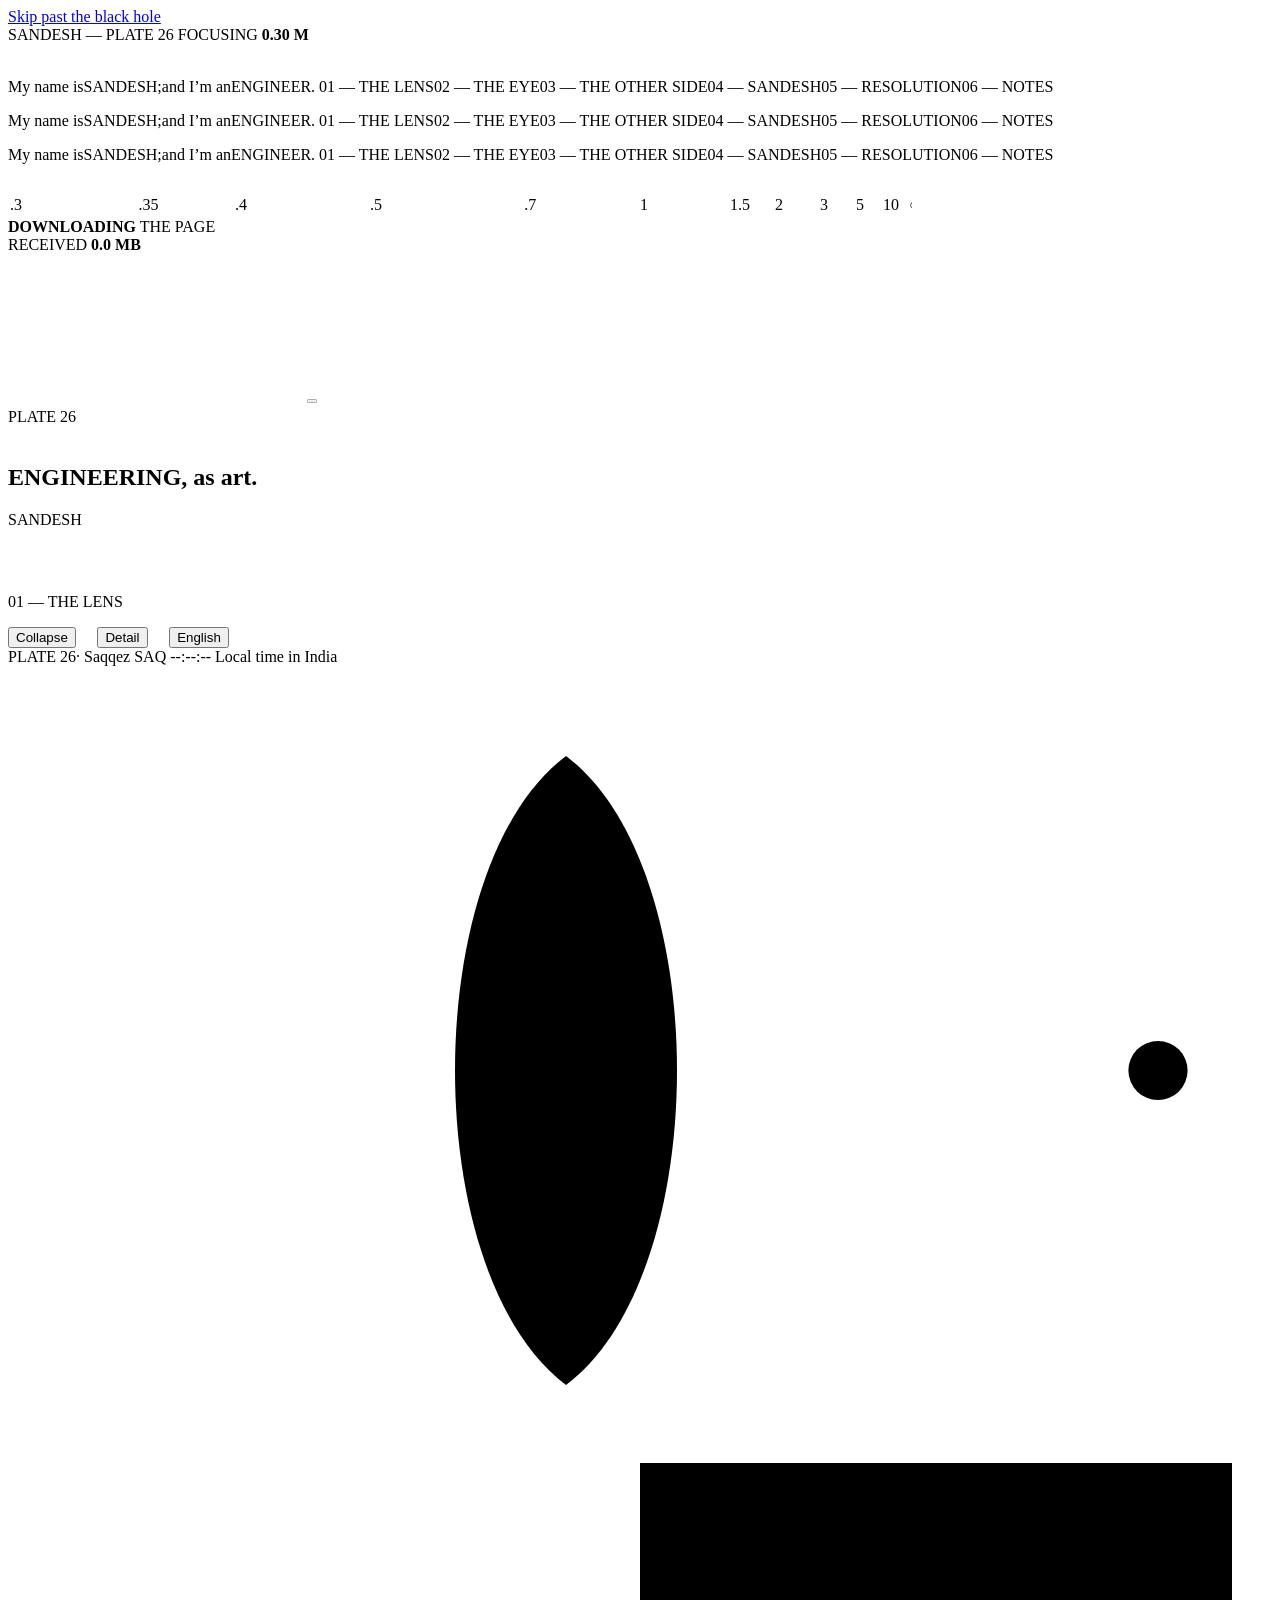
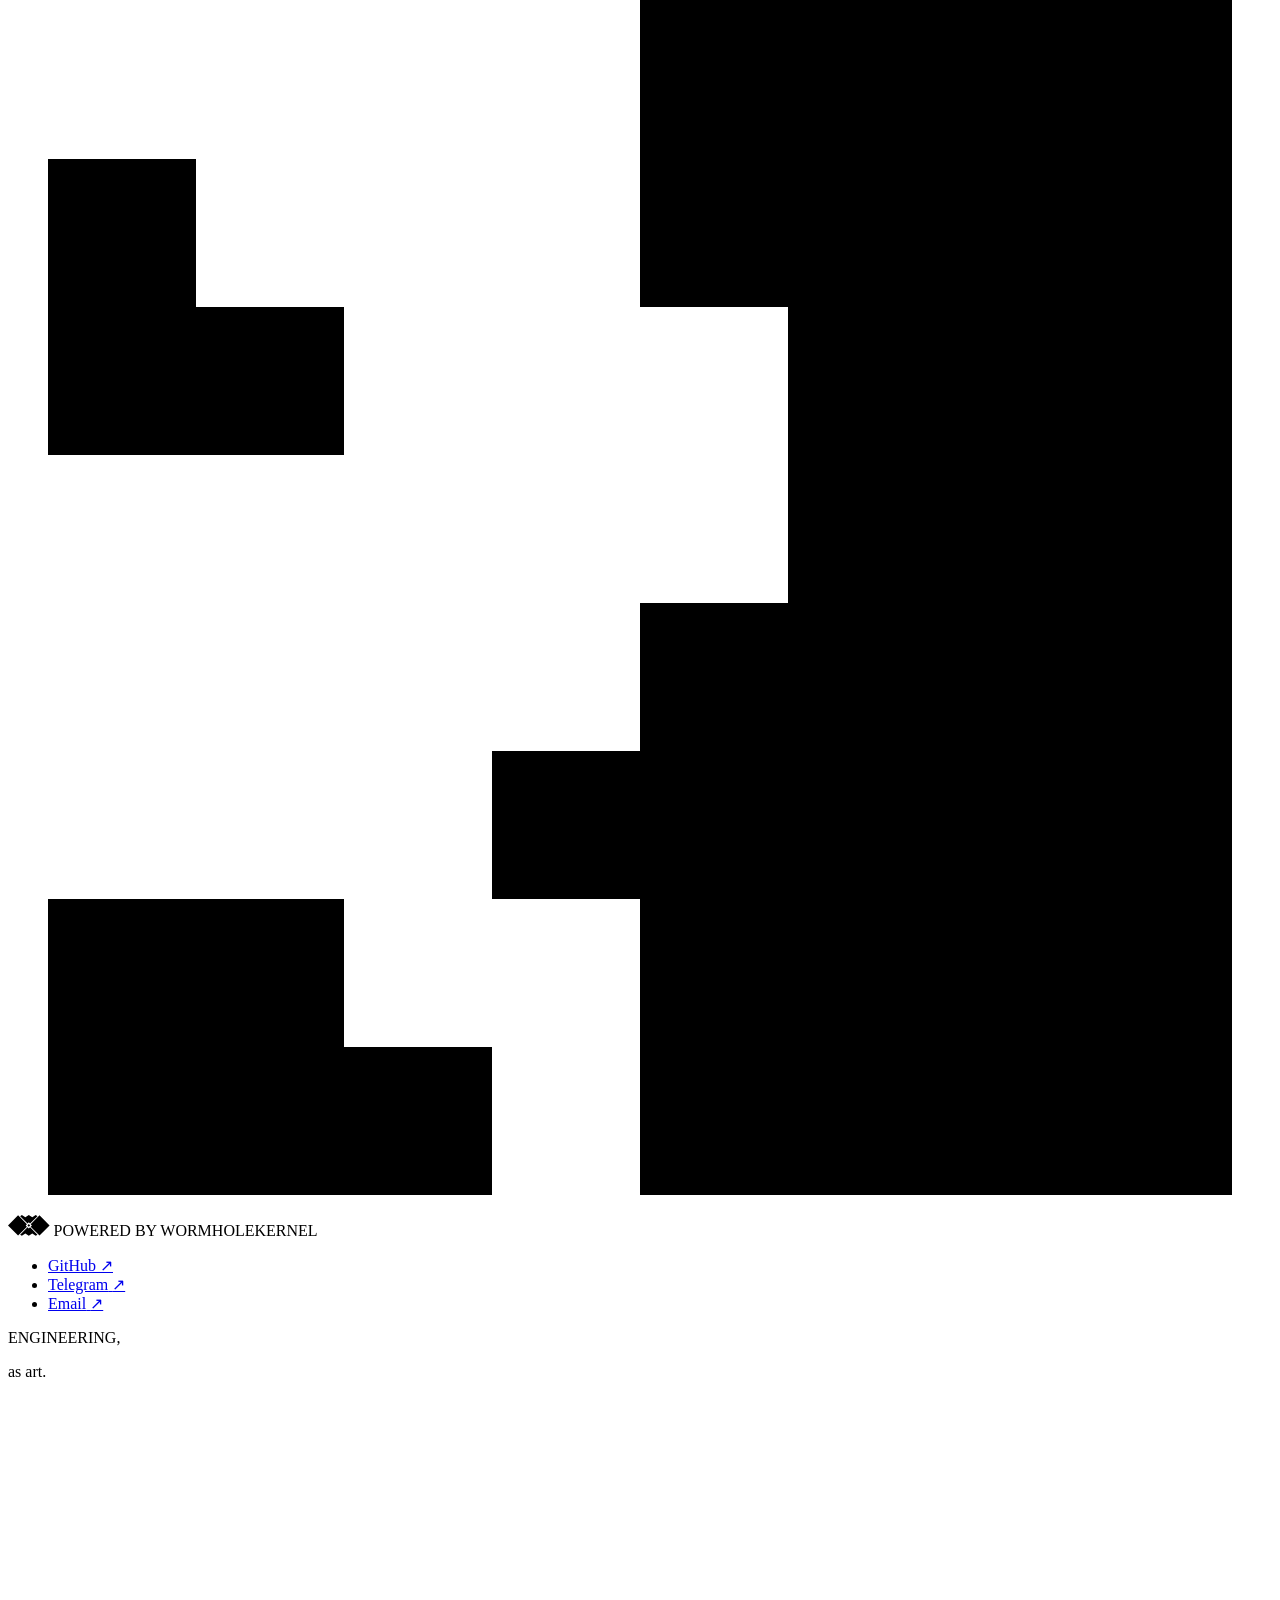
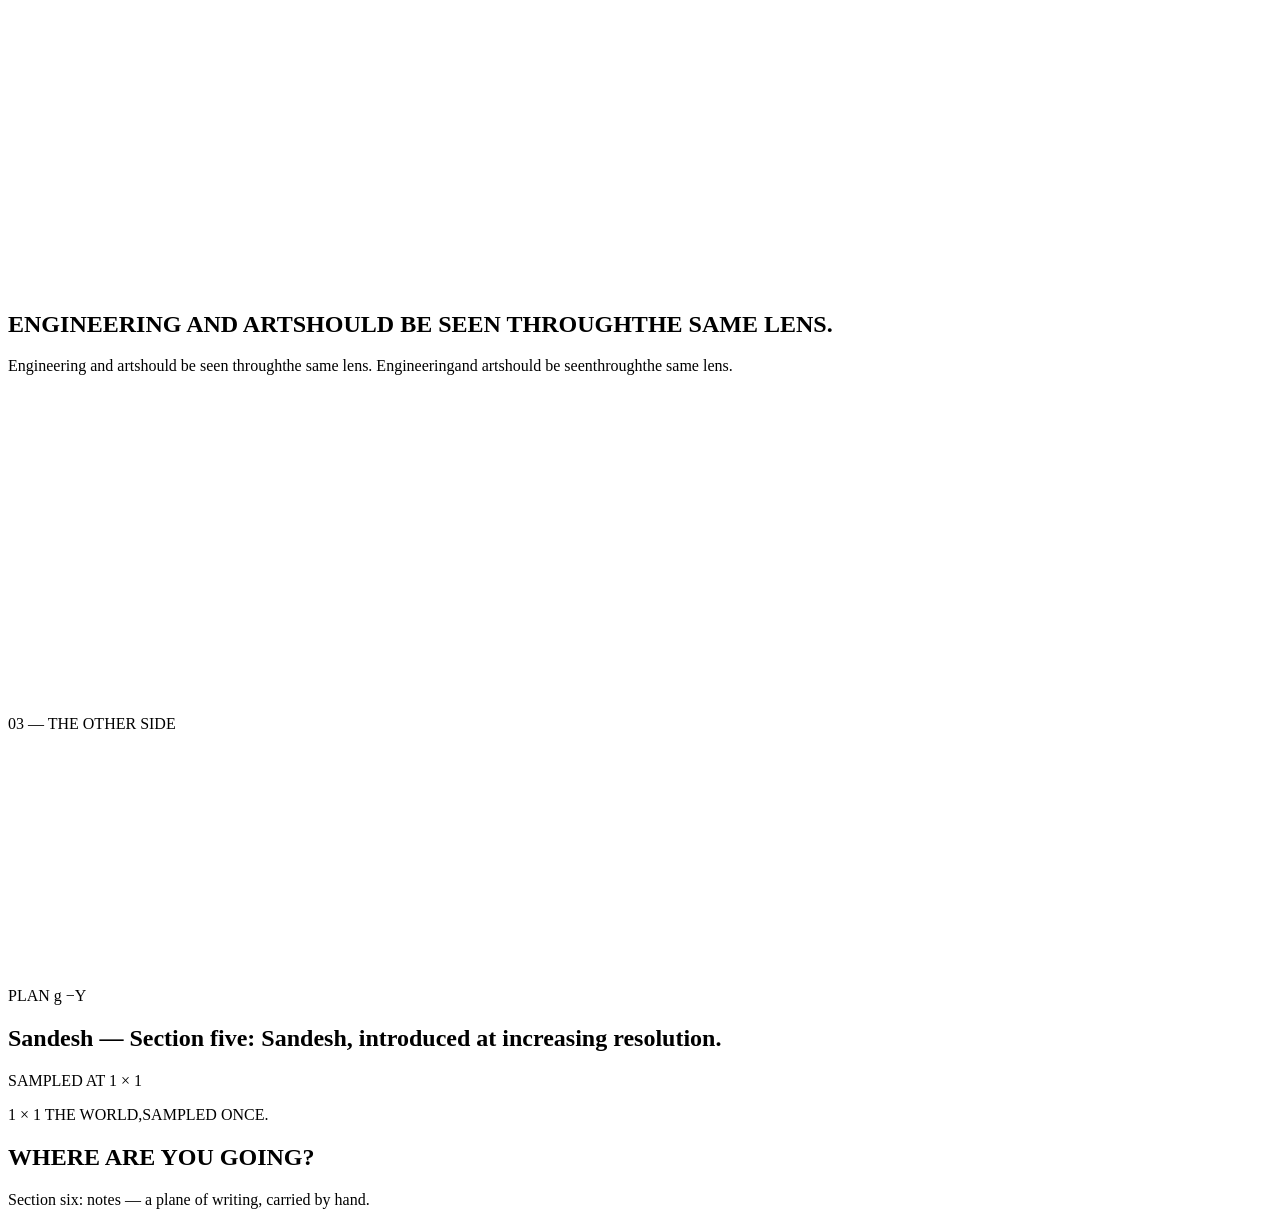
==== index.html @ 49d41098 "Initial commit: Sandesh Maurya 3D Portfolio" ====
<!doctype html>
<html lang="en" dir="ltr" data-script="latn" class="no-js" data-world="paper">
	<head>
		<meta charset="utf-8" />
		<meta name="viewport" content="width=device-width, initial-scale=1, viewport-fit=cover" />
		<link rel="icon" href="./favicon.svg" type="image/svg+xml" />

		<meta name="color-scheme" content="light dark" />
		<meta name="theme-color" media="(prefers-color-scheme: light)" content="#ffffff" />
		<meta name="theme-color" media="(prefers-color-scheme: dark)" content="#020205" />

		<script>
			/**
			 * Resolve the world before the first pixel.
			 *
			 * Render-blocking on purpose, and a few hundred bytes: a flash of the
			 * wrong world would undo the whole conceit, and it cannot be fixed
			 * after paint. A stored choice wins over the system preference, because
			 * a visitor who picked one meant it.
			 */
			(function () {
				var root = document.documentElement;
				root.classList.remove('no-js');
				try {
					var stored = localStorage.getItem('birkar:world');
					var dark = window.matchMedia('(prefers-color-scheme: dark)').matches;
					root.dataset.world =
						stored === 'void' || stored === 'paper' ? stored : dark ? 'void' : 'paper';
					// The chrome in the world chosen, not the system's: the page's own ground in each.
					var chrome = document.querySelectorAll('meta[name="theme-color"]');
					for (var i = 0; i < chrome.length; i++) {
						chrome[i].content = root.dataset.world === 'void' ? '#020205' : '#ffffff';
					}
				} catch (error) {
					/* Storage denied — the markup default stands. */
				}
				/*
				 * The mount the visitor chose earlier in the visit, before the first
				 * pixel: a page opened after the choice is laid out in it from its
				 * first frame (`world/mount`).
				 */
				try {
					var mount = sessionStorage.getItem('birkar:mount');
					if (mount === 'framed' || mount === 'unframed') {
						root.dataset.mount = mount;
						root.style.setProperty('--mount', mount === 'framed' ? '1' : '0');
					}
				} catch (error) {
					/* Storage denied — every page opens unframed. */
				}
				/*
				 * A language once chosen is the one the root opens in: a reader who
				 * changed the sheet to Persian is sent to Persian's page before
				 * anything is drawn in English. Only the root — an address that
				 * names a language is the reader's to keep — and only for a language
				 * the site has (`content/locales.ts`; the tests hold the two lists
				 * together).
				 */
				try {
					var chosen = localStorage.getItem('birkar:language');
					var languages = ['fa', 'ckb', 'kmr', 'fi'];
					if (location.pathname === '/' && languages.indexOf(chosen) !== -1) {
						location.replace('/' + chosen + location.search + location.hash);
					}
				} catch (error) {
					/* Storage denied — the page is read in the language its address names. */
				}
				/*
				 * Where the sheet sets its reader down (`world/boot`'s destination): a
				 * place the history gave back — Back, Forward, a reload — kept in the
				 * entry's own state (`$navigation/place`), or a sector the address names.
				 * Chosen here, before the first paint, so the opening names where it is
				 * taking the reader from its first frame; the page chooses again by the
				 * same rule once it runs (`+page`). Where there is one, the page — not
				 * the browser — decides where the document stands.
				 */
				try {
					var timing = performance.getEntriesByType('navigation')[0];
					var given = timing && (timing.type === 'reload' || timing.type === 'back_forward');
					var place = given && history.state && history.state['kernel:place'];
					var named = /^#sector-([a-z-]+)$/.exec(location.hash);
					if (place && (place.y > 2 || place.anchor !== 'lens')) {
						root.dataset.destination = place.anchor || 'lens';
					} else if (named) {
						root.dataset.destination = named[1];
					}
					if (root.dataset.destination) history.scrollRestoration = 'manual';
				} catch (error) {
					/* No history to read — the page opens at its top. */
				}
				/*
				 * A crossing's arriving half (`$navigation/crossing`, which holds the
				 * leaving half and the names both are written to): before this page's
				 * first frame, which is before any module has run, name what travels
				 * here — every `data-crossing`, and one bound for an address only when
				 * that is the address the reader came from — say which way the crossing
				 * goes, and take the names back once it has landed. A reload, an address
				 * replaced, and motion reduced are never drawn.
				 */
				addEventListener('pagereveal', function (event) {
					var transition = event.viewTransition;
					if (!transition) return;
					var activation = window.navigation && window.navigation.activation;
					var kind = activation && activation.navigationType;
					var from = activation && activation.from && activation.from.url;
					var path = function (value) {
						var p = new URL(value, location.href).pathname;
						return p.length > 1 ? p.replace(/\/+$/, '') : p;
					};
					if (
						!from ||
						kind === 'reload' ||
						kind === 'replace' ||
						new URL(from).origin !== location.origin ||
						path(from) === path(location.href) ||
						matchMedia('(prefers-reduced-motion: reduce)').matches
					) {
						transition.skipTransition();
						return;
					}
					var back = kind === 'traverse' && activation.entry.index < activation.from.index;
					if (transition.types) {
						transition.types.add(back ? 'back' : 'forward');
						// This side's own: what only the page arriving draws (`styles/crossings.css`).
						transition.types.add('arriving');
						// …and what kind of page it is, by its address, whatever its language.
						var page =
							path(location.href).replace(
								new RegExp('^/(?:' + languages.join('|') + ')(?=/|$)'),
								''
							) || '/';
						var to = /^\/(works|notes|people|account)\//.exec(page + '/');
						transition.types.add(page === '/' ? 'sheet' : to ? to[1] : 'page');
					}
					var named = [];
					var seen = {};
					// While a scope stands over the page (the sheet's opening), only what is in it travels.
					var scope = document.querySelector('[data-crossing-scope]') || document;
					var travelers = scope.querySelectorAll('[data-crossing]');
					for (var t = 0; t < travelers.length; t++) {
						var element = travelers[t];
						var name = element.getAttribute('data-crossing');
						var bound = element.getAttribute('data-crossing-to');
						if (!name || seen[name] || (bound !== null && path(bound) !== path(from))) continue;
						// One that is not drawn does not travel, and leaves its name to one that is.
						if (!element.getClientRects().length) continue;
						seen[name] = true;
						element.style.viewTransitionName = name;
						var kind = element.getAttribute('data-crossing-class');
						if (kind) element.style.setProperty('view-transition-class', kind);
						named.push(element);
					}
					transition.finished.finally(function () {
						for (var n = 0; n < named.length; n++) {
							named[n].style.removeProperty('view-transition-name');
							named[n].style.removeProperty('view-transition-class');
						}
					});
				});
			})();
		</script>

		<meta http-equiv="content-security-policy" content="default-src 'self'; worker-src 'self' blob:; connect-src 'self' blob:; font-src 'self'; img-src 'self' data: blob:; media-src 'self' blob:; object-src 'none'; script-src 'self' 'wasm-unsafe-eval' 'sha256-6ORIrCu8qD8jZzY85oAOPHh+oiYs/+G8AA8y/6FzNzg=' 'sha256-GUbqugMchMM6CP1SX25VWY85iUemgf7UNUtYpUkiuGE='; style-src 'self' 'unsafe-inline'; base-uri 'self'; form-action 'self'">
		<link href="./_app/immutable/entry/start.DZAEokQm.js" rel="modulepreload">
		<link href="./_app/immutable/chunks/CAy1iyL3.js" rel="modulepreload">
		<link href="./_app/immutable/chunks/CDrkfc4T.js" rel="modulepreload">
		<link href="./_app/immutable/entry/app.DiN7Zou7.js" rel="modulepreload">
		<link href="./_app/immutable/chunks/CtT0-S4g.js" rel="modulepreload">
		<link href="./_app/immutable/chunks/DZIrMK9l.js" rel="modulepreload">
		<link href="./_app/immutable/chunks/xihTtKlq.js" rel="modulepreload">
		<link href="./_app/immutable/nodes/0.DGXM6sAV.js" rel="modulepreload">
		<link href="./_app/immutable/chunks/vDJh05qf.js" rel="modulepreload">
		<link href="./_app/immutable/chunks/CT_s9e-q.js" rel="modulepreload">
		<link href="./_app/immutable/chunks/DZe6P2OK.js" rel="modulepreload">
		<link href="./_app/immutable/chunks/jF2Q2vpH.js" rel="modulepreload">
		<link href="./_app/immutable/chunks/7coZx_mz.js" rel="modulepreload">
		<link href="./_app/immutable/chunks/BnXxqU9U.js" rel="modulepreload">
		<link href="./_app/immutable/nodes/3.C3Oy6EHJ.js" rel="modulepreload">
		<link href="./_app/immutable/chunks/ClzaPqxo.js" rel="modulepreload">
		<link href="./_app/immutable/chunks/B2qhPrH1.js" rel="modulepreload">
		<link href="./_app/immutable/chunks/CFsHJiG0.js" rel="modulepreload">
		<link href="./_app/immutable/chunks/CHqItGKm.js" rel="modulepreload">
		<link href="./_app/immutable/chunks/ELPGrdcT.js" rel="modulepreload">
		<link href="./_app/immutable/chunks/tZjf1JQz.js" rel="modulepreload">
		<link href="./_app/immutable/chunks/DshTci0C.js" rel="modulepreload">
		<link href="./_app/immutable/chunks/4PqWFOE5.js" rel="modulepreload">
		<link href="./_app/immutable/chunks/Cwkimsmu.js" rel="modulepreload">
		<link href="./_app/immutable/chunks/DE9lj6oS.js" rel="modulepreload">
		<link href="./_app/immutable/chunks/BWwkEbyN.js" rel="modulepreload">
		<link href="./_app/immutable/chunks/D4fSs-Sq.js" rel="modulepreload">
		<link href="./_app/immutable/chunks/Kt4jKIWV.js" rel="modulepreload">
		<link href="./_app/immutable/chunks/DX9BrXbc.js" rel="modulepreload">
		<link href="./_app/immutable/chunks/DGrPXTm2.js" rel="modulepreload">
		<link href="./_app/immutable/chunks/fz24hlwT.js" rel="modulepreload">
		<link href="./_app/immutable/chunks/DH6IKBpL.js" rel="modulepreload">
		<link href="./_app/immutable/chunks/CWMWuTl2.js" rel="modulepreload">
		<link href="./_app/immutable/chunks/ZkLX3LGz.js" rel="modulepreload">
		<link href="./_app/immutable/chunks/NL_OVwQu.js" rel="modulepreload">
		<link href="./_app/immutable/chunks/CfPuRZE9.js" rel="modulepreload">
		<link href="./_app/immutable/chunks/DfZJtqBB.js" rel="modulepreload">
		<link href="./_app/immutable/chunks/Chcx0Btt.js" rel="modulepreload">
		<link href="./_app/immutable/chunks/C-Azehd7.js" rel="modulepreload">
		<link href="./_app/immutable/chunks/DTZXWq7l.js" rel="modulepreload">
		<link href="./_app/immutable/chunks/DrsOisCf.js" rel="modulepreload">
		<link href="./_app/immutable/chunks/DXKhITYR.js" rel="modulepreload">
		<link href="./_app/immutable/chunks/BoD1nBb4.js" rel="modulepreload">
		<link href="./_app/immutable/chunks/Dgk3esDI.js" rel="modulepreload">
		<link href="./_app/immutable/chunks/BPJFpaph.js" rel="modulepreload">
		<link href="./_app/immutable/chunks/CF5YSoqB.js" rel="modulepreload">
		<link href="./_app/immutable/chunks/CTxxzrZ3.js" rel="modulepreload">
		<link href="./_app/immutable/chunks/D-FBN6o0.js" rel="modulepreload">
		<link href="./_app/immutable/chunks/BdkBDNTL.js" rel="modulepreload">
		<link href="./_app/immutable/chunks/BcCocoV3.js" rel="modulepreload">
		<link href="./_app/immutable/chunks/DjAx3H9w.js" rel="modulepreload">
		<link href="./_app/immutable/chunks/BufmhSdc.js" rel="modulepreload">
		
		<style>.cursor.svelte-w2h8sw{z-index:900;pointer-events:none;top:0;left:0;color:inherit;opacity:0;transition:opacity .26s var(--ease-out-quint);mix-blend-mode:difference;will-change:transform;background:0 0;border:0;margin:0;padding:0;position:fixed;inset:0 auto auto 0;overflow:visible}.cursor.svelte-w2h8sw[data-ink]{mix-blend-mode:normal;filter:drop-shadow(0 0 .6px var(--edge)) drop-shadow(0 0 .6px var(--edge)) drop-shadow(0 0 .6px var(--edge))}.cursor--visible.svelte-w2h8sw{opacity:1}.cursor.svelte-w2h8sw{--mark:#fff;--edge:transparent;--ring:18px;--arm:26px;--gap:0px}.cursor--labeled.svelte-w2h8sw,.cursor[data-mode=link].svelte-w2h8sw{--ring:32px;--arm:9px}.cursor[data-mode=lens].svelte-w2h8sw{--ring:46px;--arm:66px;--gap:14px}.cursor[data-mode=disabled].svelte-w2h8sw{--ring:14px;--arm:14px}.cursor--visible[data-mode=disabled].svelte-w2h8sw{opacity:.4}.cursor--visible[data-mode=text].svelte-w2h8sw{opacity:0}.cursor__ring.svelte-w2h8sw{width:var(--ring);height:var(--ring);margin:calc(var(--ring) / -2) 0 0 calc(var(--ring) / -2);border:1px solid var(--mark);transition:width .42s var(--ease-out-expo), height .42s var(--ease-out-expo), margin .42s var(--ease-out-expo), opacity .26s var(--ease-out-quint);border-radius:50%;position:absolute;top:0;left:0}.cursor__tick.svelte-w2h8sw{transition:width .42s var(--ease-out-expo), height .42s var(--ease-out-expo), --gap .42s var(--ease-out-expo), opacity .26s var(--ease-out-quint);position:absolute;top:0;left:0;translate:-50% -50%}.cursor__tick--x.svelte-w2h8sw{width:var(--arm);background:linear-gradient(to right, var(--mark) calc(50% - var(--gap) / 2), transparent 0 calc(50% + var(--gap) / 2), var(--mark) 0);height:1px}.cursor__tick--y.svelte-w2h8sw{width:1px;height:var(--arm);background:linear-gradient(to bottom, var(--mark) calc(50% - var(--gap) / 2), transparent 0 calc(50% + var(--gap) / 2), var(--mark) 0)}@property --gap{syntax:"<length>";inherits:true;initial-value:0}.cursor[data-form=none].svelte-w2h8sw{visibility:hidden}.cursor__dot.svelte-w2h8sw{background:var(--mark);opacity:0;width:4px;height:4px;transition:opacity .26s var(--ease-out-quint), scale .42s var(--ease-out-expo);border-radius:50%;position:absolute;top:-2px;left:-2px;scale:.2}.cursor[data-form=sun].svelte-w2h8sw{--ring:22px;--arm:0px}.cursor[data-form=sun].cursor--labeled.svelte-w2h8sw,.cursor[data-form=sun][data-mode=link].svelte-w2h8sw{--ring:32px}.cursor[data-form=sun].svelte-w2h8sw .cursor__dot:where(.svelte-w2h8sw){opacity:1;scale:1}.cursor[data-form=sun].svelte-w2h8sw .cursor__tick:where(.svelte-w2h8sw){opacity:0}.cursor__pixel.svelte-w2h8sw{border:1px solid var(--mark);opacity:0;width:22px;height:22px;transition:width .34s var(--ease-out-expo), height .34s var(--ease-out-expo), margin .34s var(--ease-out-expo), opacity .2s var(--ease-out-quint), scale .34s var(--ease-out-expo);margin:-11px 0 0 -11px;position:absolute;top:0;left:0;scale:.6}.cursor__pixel-tick.svelte-w2h8sw{background:var(--mark);position:absolute;top:50%;left:50%;translate:-50% -50%}.cursor__pixel-tick--x.svelte-w2h8sw{width:9px;height:1px}.cursor__pixel-tick--y.svelte-w2h8sw{width:1px;height:9px}.cursor[data-form=pixel].svelte-w2h8sw .cursor__pixel:where(.svelte-w2h8sw){opacity:1;scale:1}.cursor[data-form=pixel].cursor--labeled.svelte-w2h8sw .cursor__pixel:where(.svelte-w2h8sw),.cursor[data-form=pixel][data-mode=link].svelte-w2h8sw .cursor__pixel:where(.svelte-w2h8sw){width:30px;height:30px;margin:-15px 0 0 -15px}.cursor__sort.svelte-w2h8sw{opacity:0;transition:opacity .22s var(--ease-out-quint), scale .42s var(--ease-out-expo);position:absolute;top:-24px;left:-24px;overflow:visible;scale:.5}.cursor__edges.svelte-w2h8sw{fill:none;stroke:var(--mark);stroke-width:1px;stroke-linecap:square;vector-effect:non-scaling-stroke}.cursor__edges--hidden.svelte-w2h8sw{stroke-dasharray:1.5 2.5;stroke-opacity:.7;transition:stroke-opacity .22s var(--ease-out-quint)}.cursor[data-subject].svelte-w2h8sw .cursor__edges--hidden:where(.svelte-w2h8sw){stroke-opacity:0}.cursor__letter.svelte-w2h8sw{fill:var(--mark);font-family:var(--font-cast);text-anchor:middle;dominant-baseline:central;animation:svelte-w2h8sw-set .38s var(--ease-out-expo) both;font-size:16px}@keyframes svelte-w2h8sw-set{0%{opacity:0;scale:.4}}.cursor[data-form=sort].svelte-w2h8sw .cursor__sort:where(.svelte-w2h8sw){opacity:1;scale:1}.cursor[data-form=sort].cursor--labeled.svelte-w2h8sw .cursor__sort:where(.svelte-w2h8sw),.cursor[data-form=sort][data-mode=link].svelte-w2h8sw .cursor__sort:where(.svelte-w2h8sw){scale:1.3}.cursor[data-form=pixel].svelte-w2h8sw .cursor__ring:where(.svelte-w2h8sw),.cursor[data-form=pixel].svelte-w2h8sw .cursor__tick:where(.svelte-w2h8sw),.cursor[data-form=sort].svelte-w2h8sw .cursor__ring:where(.svelte-w2h8sw),.cursor[data-form=sort].svelte-w2h8sw .cursor__tick:where(.svelte-w2h8sw){opacity:0}.cursor__label.svelte-w2h8sw{white-space:nowrap;color:var(--mark);border-bottom:1px solid var(--mark);animation:svelte-w2h8sw-label-in .3s var(--ease-out-expo) both;padding:3px 0 4px;position:absolute;top:0;left:0}.cursor[data-form=pixel].svelte-w2h8sw .cursor__label:where(.svelte-w2h8sw){border:1px solid var(--mark);padding:5px 8px 4px}.cursor__label.svelte-w2h8sw:is(:lang(ae),:lang(ar),:lang(arc),:lang(bcc),:lang(bqi),:lang(ckb),:lang(dv),:lang(fa),:lang(glk),:lang(he),:lang(ku),:lang(mzn),:lang(nqo),:lang(pnb),:lang(ps),:lang(sd),:lang(ug),:lang(ur),:lang(yi)){animation-name:svelte-w2h8sw-label-in-rtl}@keyframes svelte-w2h8sw-label-in{0%{opacity:0;clip-path:inset(0 100% 0 0)}to{opacity:1;clip-path:inset(0)}}@keyframes svelte-w2h8sw-label-in-rtl{0%{opacity:0;clip-path:inset(0 0 0 100%)}to{opacity:1;clip-path:inset(0)}}

.language.svelte-1a959v9{position:relative}.language__sheet.svelte-1a959v9{z-index:10;pointer-events:none;min-width:13.5rem;max-width:calc(100vw - 2rem);transition:display .7s allow-discrete;gap:.55rem;padding:.75rem 0 0;display:none;position:absolute;inset-block-start:calc(100% + .9rem);inset-inline-start:-.08em}.language[data-open].svelte-1a959v9 .language__sheet:where(.svelte-1a959v9){display:grid}.language[data-align=end].svelte-1a959v9 .language__sheet:where(.svelte-1a959v9){inset-inline:auto -.08em}.language[data-open].svelte-1a959v9 .language__sheet:where(.svelte-1a959v9){pointer-events:auto}.language__rule.svelte-1a959v9{background:var(--rule);transform-origin:0;height:1px;transition:scale .3s var(--ease-swift), background-color var(--duration-world) var(--ease-in-out-quart);position:absolute;inset:0 0 auto;scale:0 1}.language__rule.svelte-1a959v9:is(:lang(ae),:lang(ar),:lang(arc),:lang(bcc),:lang(bqi),:lang(ckb),:lang(dv),:lang(fa),:lang(glk),:lang(he),:lang(ku),:lang(mzn),:lang(nqo),:lang(pnb),:lang(ps),:lang(sd),:lang(ug),:lang(ur),:lang(yi)){transform-origin:100%}.language[data-open].svelte-1a959v9 .language__rule:where(.svelte-1a959v9){transition:scale .9s var(--ease-out-expo), background-color var(--duration-world) var(--ease-in-out-quart);scale:1}@starting-style{.language[data-open].svelte-1a959v9 .language__rule:where(.svelte-1a959v9){scale:0 1}.language[data-open].svelte-1a959v9 .language__item:where(.svelte-1a959v9){opacity:0;translate:0 6px}}.language__list.svelte-1a959v9{gap:.15rem;margin:0;padding:0;list-style:none;display:grid}.language__item.svelte-1a959v9{opacity:0;transition:opacity .22s var(--ease-out-quint), translate .3s var(--ease-out-expo);translate:0 6px}.language[data-open].svelte-1a959v9 .language__item:where(.svelte-1a959v9){opacity:1;transition:opacity .7s var(--ease-out-quint) calc(.14s + var(--order) * 55ms), translate .9s var(--ease-out-expo) calc(.14s + var(--order) * 55ms);translate:0}.language__link.svelte-1a959v9{--tone:color-mix(in oklab, var(--ink-soft), var(--ink) calc(var(--hover,0) * 100%));color:var(--tone);transition:color .16s var(--ease-swift);grid-template-columns:.5rem auto 1fr auto;align-items:baseline;column-gap:.6rem;padding:.32rem 0;text-decoration:none;display:grid}.language__link.svelte-1a959v9:hover,.language__link.svelte-1a959v9:focus-visible,.language__link[aria-current].svelte-1a959v9{color:var(--ink)}.language__ring.svelte-1a959v9{border:1px solid;border-radius:50%;align-self:center;width:.42rem;height:.42rem}.language__link[aria-current].svelte-1a959v9 .language__ring:where(.svelte-1a959v9){background:currentColor}.language__name.svelte-1a959v9{font-family:var(--font-endonym,var(--font-sans));white-space:nowrap;font-size:.9375rem;line-height:1.2}.language__variety.svelte-1a959v9{font-family:var(--font-endonym,var(--font-sans));color:var(--ink-faint);white-space:nowrap;font-size:.8125rem}.language__code.svelte-1a959v9{color:var(--ink-faint);grid-column:4}.language__link.svelte-1a959v9:is(:where(.svelte-1a959v9):lang(fa),:where(.svelte-1a959v9):lang(ckb)) :is(.language__name:where(.svelte-1a959v9),.language__variety:where(.svelte-1a959v9)){font-size:1.0625rem;line-height:1.35}@media (prefers-reduced-motion:reduce){.language__sheet.svelte-1a959v9,.language__item.svelte-1a959v9,.language__rule.svelte-1a959v9{transition:none}}.control-key.svelte-yqr5eo{--size:2.25rem;width:var(--size);height:var(--size);color:inherit;cursor:inherit;opacity:0;rotate:-8deg;scale:calc(1 - var(--hover,0) * .06);background:0 0;border:0;border-radius:50%;padding:0;display:block}.control-key--compact.svelte-yqr5eo{--size:2rem}.control-key--small.svelte-yqr5eo{--size:1.8rem;margin-block:-.6rem}.control-key.svelte-yqr5eo img:where(.svelte-yqr5eo){mix-blend-mode:multiply;filter:grayscale();width:100%;height:100%;transition:filter 1.4s var(--ease-out-quint);display:block}:root[data-impression] .control-key.svelte-yqr5eo img:where(.svelte-yqr5eo){filter:grayscale(0)}:root[data-world=void] .control-key.svelte-yqr5eo img:where(.svelte-yqr5eo){mix-blend-mode:normal;filter:grayscale()brightness(2.4)saturate(1.05)}:root[data-world=void][data-impression] .control-key.svelte-yqr5eo img:where(.svelte-yqr5eo){filter:grayscale(0)brightness(1.35)saturate(1.05)}.control-key--in.svelte-yqr5eo{opacity:1;animation:.52s cubic-bezier(.2,1.6,.4,1) .76s both svelte-yqr5eo-strike}@keyframes svelte-yqr5eo-strike{0%{opacity:0;transform:scale(1.35)}to{opacity:1;transform:none}}.control-key.svelte-yqr5eo:focus-visible{outline:1px solid var(--signal);outline-offset:4px}@media (prefers-reduced-motion:reduce){.control-key--in.svelte-yqr5eo{animation:none}}.controls.svelte-yj601m{align-items:center;gap:1.35rem;display:flex}@media (width<=560px){.controls.svelte-yj601m{gap:.9rem}}

.mat.svelte-vue9m0{--mat-band:calc(var(--page-mat,2.25rem) * var(--mount,0) * var(--presence,1));--lock:11px;z-index:45;pointer-events:none;position:fixed;inset:0}.mat[data-contained].svelte-vue9m0{z-index:0;position:absolute}.mat__furniture.svelte-vue9m0,.mat__edge.svelte-vue9m0,.mat__lock.svelte-vue9m0,.mat__slug.svelte-vue9m0{position:absolute}.mat__furniture.svelte-vue9m0{background:var(--hatch-pattern), var(--ground,var(--surface));transition:background-color var(--duration-world) var(--ease-in-out-quart);background-attachment:fixed,scroll}.mat__furniture[data-side=top].svelte-vue9m0{height:var(--mat-band);inset:0 0 auto}.mat__furniture[data-side=bottom].svelte-vue9m0{height:var(--mat-band);inset:auto 0 0}.mat__furniture[data-side=start].svelte-vue9m0,.mat__furniture[data-side=end].svelte-vue9m0{top:var(--mat-band);bottom:var(--mat-band);width:var(--mat-band)}.mat__furniture[data-side=start].svelte-vue9m0{inset-inline-start:0}.mat__furniture[data-side=end].svelte-vue9m0{inset-inline-end:0}.mat__edge.svelte-vue9m0{inset:var(--mat-band);border:1px solid var(--hatch-edge);opacity:calc(var(--mount,0) * var(--presence,1))}.mat__lock.svelte-vue9m0{width:var(--lock);height:var(--lock);opacity:calc(var(--mount,0) * var(--presence,1));translate:-50% -50%}.mat__lock.svelte-vue9m0:before,.mat__lock.svelte-vue9m0:after{content:"";background:var(--ink);position:absolute}.mat__lock.svelte-vue9m0:before{inset-inline:0;height:1px;top:calc(50% - .5px)}.mat__lock.svelte-vue9m0:after{inset-block:0;width:1px;left:calc(50% - .5px)}.mat__lock[data-corner^=top].svelte-vue9m0{top:var(--mat-band)}.mat__lock[data-corner^=bottom].svelte-vue9m0{top:calc(100% - var(--mat-band))}.mat__lock[data-corner$=start].svelte-vue9m0{left:var(--mat-band)}.mat__lock[data-corner$=end].svelte-vue9m0,.mat.svelte-vue9m0:is(:lang(ae),:lang(ar),:lang(arc),:lang(bcc),:lang(bqi),:lang(ckb),:lang(dv),:lang(fa),:lang(glk),:lang(he),:lang(ku),:lang(mzn),:lang(nqo),:lang(pnb),:lang(ps),:lang(sd),:lang(ug),:lang(ur),:lang(yi)) .mat__lock[data-corner$=start]:where(.svelte-vue9m0){left:calc(100% - var(--mat-band))}.mat.svelte-vue9m0:is(:lang(ae),:lang(ar),:lang(arc),:lang(bcc),:lang(bqi),:lang(ckb),:lang(dv),:lang(fa),:lang(glk),:lang(he),:lang(ku),:lang(mzn),:lang(nqo),:lang(pnb),:lang(ps),:lang(sd),:lang(ug),:lang(ur),:lang(yi)) .mat__lock[data-corner$=end]:where(.svelte-vue9m0){left:var(--mat-band)}.mat__slug.svelte-vue9m0{inset-inline-end:calc(var(--mat-band) + 1.5rem);bottom:calc(var(--mat-band) / 2);background:var(--ground,var(--surface));color:var(--ink-soft);white-space:nowrap;opacity:calc(var(--mount,0) * var(--presence,1));transition:background-color var(--duration-world) var(--ease-in-out-quart);padding-inline:.6em;translate:0 50%}@media (width<=760px){.mat.svelte-vue9m0{display:none}}

.lens__unavailable.svelte-asx0yf{text-align:center;max-width:24ch;color:var(--ink-soft);font-size:.8rem;position:absolute;top:52%;left:50%;translate:-50% -50%}.lens.svelte-asx0yf{image-rendering:auto;opacity:0;width:100%;height:100%;transition:opacity 1.2s var(--ease-out-expo);display:block;position:absolute;inset:0}.lens.svelte-asx0yf:not(.lens--failed){opacity:1}.lens[data-mirrored].svelte-asx0yf{scale:-1 1}.lens[data-hidden].svelte-asx0yf{visibility:hidden}.passage.svelte-n7npvj{pointer-events:none;visibility:hidden;width:100%;height:100%;display:block;position:absolute;inset:0}.passage[data-shown].svelte-n7npvj{visibility:visible}

.bridge.svelte-526mtw{width:2.6em;height:1.3em;fill:var(--ink);flex:none}

.lexicon.svelte-ril3c4{pointer-events:auto;border-top-color:#0000;width:100%;position:relative}.lexicon__rule.svelte-ril3c4{background:var(--rule);transform-origin:0;height:1px;transition:scale .42s var(--ease-out-quint), background-color var(--duration-world) var(--ease-in-out-quart);display:block;position:absolute;inset:-1px 0 auto;scale:0 1}.lexicon__rule.svelte-ril3c4:is(:lang(ae),:lang(ar),:lang(arc),:lang(bcc),:lang(bqi),:lang(ckb),:lang(dv),:lang(fa),:lang(glk),:lang(he),:lang(ku),:lang(mzn),:lang(nqo),:lang(pnb),:lang(ps),:lang(sd),:lang(ug),:lang(ur),:lang(yi)){transform-origin:100%}.lexicon--in.svelte-ril3c4 .lexicon__rule:where(.svelte-ril3c4){transition:scale 1.1s var(--ease-out-expo), background-color var(--duration-world) var(--ease-in-out-quart);scale:1}.lexicon__head.svelte-ril3c4,.lexicon__root.svelte-ril3c4,.lexicon__sense.svelte-ril3c4{opacity:0;transition:opacity .32s var(--ease-out-quint), translate .42s var(--ease-out-expo);translate:0 6px}.lexicon__head.svelte-ril3c4{--delay:.18s}.lexicon__root.svelte-ril3c4{--delay:calc(.3s + var(--order) * 90ms)}.lexicon__sense.svelte-ril3c4{--delay:.52s}.lexicon--in.svelte-ril3c4 :is(.lexicon__head:where(.svelte-ril3c4),.lexicon__root:where(.svelte-ril3c4),.lexicon__sense:where(.svelte-ril3c4)){opacity:1;transition:opacity .8s var(--ease-out-quint) var(--delay), translate 1s var(--ease-out-expo) var(--delay);translate:0}.lexicon__head.svelte-ril3c4{align-items:baseline;gap:.7rem;display:flex}.lexicon__word.svelte-ril3c4{font-family:var(--font-cast);word-spacing:var(--font-cast--word-spacing,normal);font-size:var(--lexicon-word,clamp(1.75rem, 2.3vw, 2.25rem));letter-spacing:calc(.005em * var(--tracking,1));padding-top:.14em;line-height:.9}.lexicon__say.svelte-ril3c4{font-family:var(--font-serif);font-style:var(--italic,italic);color:var(--ink-soft);transition:color var(--duration-world) var(--ease-in-out-quart);font-size:.9375rem}.lexicon__grammar.svelte-ril3c4{color:var(--ink-faint);margin-inline-start:auto;font-variant-caps:normal}.lexicon__roots.svelte-ril3c4{gap:.25rem;margin:.6rem 0 0;display:grid}.lexicon__root.svelte-ril3c4{grid-template-columns:2.75rem 1fr;align-items:baseline;display:grid}.lexicon__term.svelte-ril3c4{font-family:var(--font-mono);letter-spacing:calc(.06em * var(--tracking,1));font-size:.6875rem;font-weight:500}.lexicon__gloss.svelte-ril3c4{font-family:var(--font-serif);font-style:var(--italic,italic);font-size:var(--text-note);margin:0;line-height:1.15}.lexicon__sense.svelte-ril3c4{border-top:1px solid var(--rule-soft);font-family:var(--font-serif);text-wrap:balance;transition:border-color var(--duration-world) var(--ease-in-out-quart);margin-top:.65rem;padding-top:.5rem;font-size:clamp(.98rem,1.1vw,1.0625rem);line-height:1.3}.sense.svelte-ril3c4{max-width:17rem;font-family:var(--font-serif);text-wrap:pretty;pointer-events:auto;opacity:0;transition:opacity .32s var(--ease-out-quint), translate .42s var(--ease-out-expo);margin:0;font-size:.9375rem;line-height:1.32;translate:0 6px}.sense--in.svelte-ril3c4{opacity:1;transition:opacity .8s var(--ease-out-quint) .18s, translate 1s var(--ease-out-expo) .18s;translate:0}.sense__word.svelte-ril3c4{font-family:var(--font-cast);word-spacing:var(--font-cast--word-spacing,normal);letter-spacing:calc(.02em * var(--tracking,1));margin-inline-end:.3em;font-size:1.0625rem}.sense__grammar.svelte-ril3c4{font-style:var(--italic,italic);margin-inline-end:.2em}

.bio.svelte-n1l0ts{pointer-events:auto;border-top-color:#0000;width:100%;position:relative}.bio__rule.svelte-n1l0ts{background:var(--rule);transform-origin:0;height:1px;transition:scale .42s var(--ease-out-quint), background-color var(--duration-world) var(--ease-in-out-quart);display:block;position:absolute;inset:-1px 0 auto;scale:0 1}.bio__rule.svelte-n1l0ts:is(:lang(ae),:lang(ar),:lang(arc),:lang(bcc),:lang(bqi),:lang(ckb),:lang(dv),:lang(fa),:lang(glk),:lang(he),:lang(ku),:lang(mzn),:lang(nqo),:lang(pnb),:lang(ps),:lang(sd),:lang(ug),:lang(ur),:lang(yi)){transform-origin:100%}.bio--in.svelte-n1l0ts .bio__rule:where(.svelte-n1l0ts){transition:scale 1.1s var(--ease-out-expo) .12s, background-color var(--duration-world) var(--ease-in-out-quart);scale:1}.record__head.svelte-n1l0ts,.bio__body.svelte-n1l0ts{opacity:0;transition:opacity .32s var(--ease-out-quint), translate .42s var(--ease-out-expo), color var(--duration-world) var(--ease-in-out-quart);margin:0;translate:0 6px}.record__head.svelte-n1l0ts{--delay:.32s}.bio__body.svelte-n1l0ts{--delay:.44s;font-family:var(--font-serif);font-size:var(--text-prose);line-height:var(--text-prose--line-height);color:var(--ink-soft);text-wrap:pretty;hanging-punctuation:first;margin-top:.55rem}.bio--in.svelte-n1l0ts :is(.record__head:where(.svelte-n1l0ts),.bio__body:where(.svelte-n1l0ts)){opacity:1;transition:opacity .8s var(--ease-out-quint) var(--delay), translate 1s var(--ease-out-expo) var(--delay), color var(--duration-world) var(--ease-in-out-quart);translate:0}

.pager.svelte-1c0ri6p{justify-items:center;gap:.45rem;display:grid}.pager[data-align=start].svelte-1c0ri6p{justify-items:start}.pager__name.svelte-1c0ri6p{font-family:var(--font-serif);font-style:var(--italic,italic);font-size:var(--text-note);white-space:nowrap;margin:0;line-height:1.1}.pager__detail.svelte-1c0ri6p{color:var(--ink-faint);vertical-align:.15em;margin-inline-end:.7em;font-style:normal}.pager[data-align=start].svelte-1c0ri6p .pager__name:where(.svelte-1c0ri6p){padding-inline-start:calc(var(--index-at) * var(--window) - .6em)}.barrel.svelte-1c0ri6p{width:var(--window);touch-action:pan-y;height:32px;cursor:inherit;-webkit-tap-highlight-color:transparent;padding:0;display:block;position:relative}.barrel__window.svelte-1c0ri6p{-webkit-mask-image:linear-gradient(to right, transparent, #000 calc(var(--index-at) * 100% - 26%), #000 calc(var(--index-at) * 100% + 26%), transparent calc(var(--index-at) * 100% + 50%));mask-image:linear-gradient(to right, transparent, #000 calc(var(--index-at) * 100% - 26%), #000 calc(var(--index-at) * 100% + 26%), transparent calc(var(--index-at) * 100% + 50%));position:absolute;inset:0;overflow:hidden}.barrel__window.svelte-1c0ri6p:is(:lang(ae),:lang(ar),:lang(arc),:lang(bcc),:lang(bqi),:lang(ckb),:lang(dv),:lang(fa),:lang(glk),:lang(he),:lang(ku),:lang(mzn),:lang(nqo),:lang(pnb),:lang(ps),:lang(sd),:lang(ug),:lang(ur),:lang(yi)){-webkit-mask-image:linear-gradient(to left, transparent, #000 calc(var(--index-at) * 100% - 26%), #000 calc(var(--index-at) * 100% + 26%), transparent calc(var(--index-at) * 100% + 50%));mask-image:linear-gradient(to left, transparent, #000 calc(var(--index-at) * 100% - 26%), #000 calc(var(--index-at) * 100% + 26%), transparent calc(var(--index-at) * 100% + 50%))}.pager[data-align=start].svelte-1c0ri6p .barrel__window:where(.svelte-1c0ri6p){-webkit-mask-image:linear-gradient(90deg,#0000,#000 4% 46%,#0000 92%);mask-image:linear-gradient(90deg,#0000,#000 4% 46%,#0000 92%)}.pager[data-align=start].svelte-1c0ri6p .barrel__window:where(.svelte-1c0ri6p):is(:lang(ae),:lang(ar),:lang(arc),:lang(bcc),:lang(bqi),:lang(ckb),:lang(dv),:lang(fa),:lang(glk),:lang(he),:lang(ku),:lang(mzn),:lang(nqo),:lang(pnb),:lang(ps),:lang(sd),:lang(ug),:lang(ur),:lang(yi)){-webkit-mask-image:linear-gradient(270deg,#0000,#000 4% 46%,#0000 92%);mask-image:linear-gradient(270deg,#0000,#000 4% 46%,#0000 92%)}.barrel__scale.svelte-1c0ri6p{translate:calc(var(--hover,0) * -7px * var(--travel,1)) 0;display:block;overflow:visible}.barrel__engraving.svelte-1c0ri6p{transition:transform .9s var(--ease-in-out-quart)}.barrel--holding.svelte-1c0ri6p .barrel__engraving:where(.svelte-1c0ri6p){transition:none}.barrel__ticks.svelte-1c0ri6p{fill:none;stroke:var(--ink);stroke-width:1px;vector-effect:non-scaling-stroke;transition:stroke var(--duration-world) var(--ease-in-out-quart)}.barrel__figure.svelte-1c0ri6p{fill:var(--ink-faint);font-family:var(--font-mono);font-size:var(--text-micro);letter-spacing:calc(.06em * var(--tracking,1));text-anchor:middle;transition:fill .6s var(--ease-out-quint)}.barrel__figure--at.svelte-1c0ri6p{fill:var(--ink)}.barrel__index.svelte-1c0ri6p{inset-inline-start:calc(var(--index-at) * 100%);background:var(--ink);width:1px;height:17px;transition:background-color var(--duration-world) var(--ease-in-out-quart);position:absolute;top:-5px;translate:-.5px}.barrel__index.svelte-1c0ri6p:is(:lang(ae),:lang(ar),:lang(arc),:lang(bcc),:lang(bqi),:lang(ckb),:lang(dv),:lang(fa),:lang(glk),:lang(he),:lang(ku),:lang(mzn),:lang(nqo),:lang(pnb),:lang(ps),:lang(sd),:lang(ug),:lang(ur),:lang(yi)){translate:.5px}.barrel__index.svelte-1c0ri6p:after{content:"";border:3.5px solid #0000;border-top-color:var(--ink);position:absolute;top:-1px;left:-3px}.barrel.svelte-1c0ri6p:focus-visible{outline-offset:6px}.sr-only.svelte-1c0ri6p{clip-path:inset(50%);white-space:nowrap;width:1px;height:1px;position:absolute;overflow:hidden}@media (prefers-reduced-motion:reduce){.barrel__engraving.svelte-1c0ri6p{transition:none}.barrel__scale.svelte-1c0ri6p{translate:none}}

.glyphs.svelte-1o89jvp{pointer-events:none;color:var(--excite);contain:layout paint;position:absolute;inset:0;overflow:hidden}.glyph.svelte-1o89jvp{will-change:transform;--stem:0;--mark:0;--draw:0;--caption:0;--float:0px;--x:0px;--y:0px;width:0;height:0;position:absolute;top:0;left:0}.glyph[data-shown=false].svelte-1o89jvp{display:none}.glyph__leader.svelte-1o89jvp{position:absolute;top:0;left:0;overflow:visible}.glyph__leader.svelte-1o89jvp path:where(.svelte-1o89jvp){fill:none;stroke:currentColor;stroke-width:1px;stroke-linecap:round;stroke-dasharray:1;stroke-dashoffset:calc(1 - var(--stem));vector-effect:non-scaling-stroke}.glyph__mark.svelte-1o89jvp{fill:var(--surface);stroke:currentColor;stroke-width:1px;transform:scale(var(--mark));transform-box:fill-box;transform-origin:50%;vector-effect:non-scaling-stroke}.glyph__form.svelte-1o89jvp{translate:calc(var(--x) - 13px) calc(var(--y) - 26px + var(--float));opacity:min(1, calc(var(--draw) * 3));justify-items:center;gap:6px;display:grid;position:absolute;top:0;left:0}.glyph__drawing.svelte-1o89jvp{scale:calc(.86 + var(--draw) * .14);display:block;overflow:visible}.glyph__drawing.svelte-1o89jvp path:where(.svelte-1o89jvp){fill:none;stroke:currentColor;stroke-width:1.25px;stroke-linecap:round;stroke-linejoin:round;stroke-dasharray:1;stroke-dashoffset:clamp(0, calc(1 - (var(--draw) - var(--order) * .45) / .55), 1)}.glyph__drawing.svelte-1o89jvp circle:where(.svelte-1o89jvp){fill:currentColor;opacity:var(--draw)}.glyph__caption.svelte-1o89jvp{white-space:nowrap;opacity:var(--caption);translate:calc((1 - var(--caption)) * -3px) -50%;gap:.6em;font-size:8.5px;display:flex;position:absolute;top:50%;left:calc(100% + 7px)}.glyph__index.svelte-1o89jvp{opacity:.55}html[data-world=void] .glyph__form.svelte-1o89jvp{filter:drop-shadow(0 0 5px color-mix(in oklab, var(--excite) 55%, transparent))}@media (width<=560px){.glyph__caption.svelte-1o89jvp{display:none}}
</style>
		<link href="./_app/immutable/assets/0.BKYO75sU.css" rel="stylesheet">
		<link href="./_app/immutable/assets/CursorLayer.BlC1IwfB.css" rel="stylesheet" disabled media="(max-width: 0)">
		<link href="./_app/immutable/assets/tint.Zd1uaEST.css" rel="stylesheet" disabled media="(max-width: 0)">
		<link href="./_app/immutable/assets/Mat.CIZz60ig.css" rel="stylesheet" disabled media="(max-width: 0)">
		<link href="./_app/immutable/assets/LensCanvas.D7wSTkTS.css" rel="stylesheet" disabled media="(max-width: 0)">
		<link href="./_app/immutable/assets/Bridge.BbzlXSuh.css" rel="stylesheet" disabled media="(max-width: 0)">
		<link href="./_app/immutable/assets/3.DWNPo0PO.css" rel="stylesheet">
		<link href="./_app/immutable/assets/Lexicon.DRY4_2nd.css" rel="stylesheet" disabled media="(max-width: 0)">
		<link href="./_app/immutable/assets/BioCard.DSGKA6sx.css" rel="stylesheet" disabled media="(max-width: 0)">
		<link href="./_app/immutable/assets/Barrel.CqwFNHby.css" rel="stylesheet" disabled media="(max-width: 0)">
		<link href="./_app/immutable/assets/MeadowGlyphs.Bdudha3B.css" rel="stylesheet" disabled media="(max-width: 0)">
			<link rel="preload" href="/generated/fonts/sans-latin.f05ca5afedae5cb4.woff2" as="font" type="font/woff2" crossorigin="anonymous">
		<link rel="preload" href="/generated/fonts/sans-latin-ext.d5327c36d5670b64.woff2" as="font" type="font/woff2" crossorigin="anonymous">
		<link rel="preload" href="/generated/fonts/mono-latin.8145f01e1dbe866e.woff2" as="font" type="font/woff2" crossorigin="anonymous">
		<link rel="preload" href="/generated/fonts/mono-latin-ext.bbd6859d7e0caafe.woff2" as="font" type="font/woff2" crossorigin="anonymous">
		<link rel="preload" href="/generated/fonts/cast-latin.14ddc9e0f1d48d70.woff2" as="font" type="font/woff2" crossorigin="anonymous">
		<link rel="preload" href="/generated/fonts/cast-latin-ext.103724745fd12c82.woff2" as="font" type="font/woff2" crossorigin="anonymous">
		<link rel="preload" href="/generated/fonts/serif-display-latin.cfff91fcbc3aa03f.woff2" as="font" type="font/woff2" crossorigin="anonymous">
		<link rel="preload" href="/generated/fonts/serif-display-latin-ext.1e6f04b40e829a6c.woff2" as="font" type="font/woff2" crossorigin="anonymous">
		<style id="birkar-faces">/* sans-latin.en+kmr+fi: en+kmr+fi */
@font-face {
	font-family: 'Geist';
	font-style: normal;
	font-weight: 400 700;
	font-display: swap;
	unicode-range: U+00A9;
	src: url('/generated/fonts/sans-latin.en+kmr+fi.c9c18144ed7d615c.woff2') format('woff2');
}
/* mono-latin.en+kmr+fi: en+kmr+fi */
@font-face {
	font-family: 'Geist Mono';
	font-style: normal;
	font-weight: 400 560;
	font-display: swap;
	unicode-range: U+00A9;
	src: url('/generated/fonts/mono-latin.en+kmr+fi.c862f14b65df08f9.woff2') format('woff2');
}
/* cast-latin.en+kmr+fi: en+kmr+fi */
@font-face {
	font-family: 'Archivo Cast';
	font-style: normal;
	font-weight: 900;
	font-stretch: 62%;
	font-display: swap;
	unicode-range: U+00A9;
	src: url('/generated/fonts/cast-latin.en+kmr+fi.7d9dcefaf0412211.woff2') format('woff2');
}
/* serif-latin.en+kmr+fi: en+kmr+fi */
@font-face {
	font-family: 'Newsreader';
	font-style: normal;
	font-weight: 400 600;
	font-display: swap;
	unicode-range: U+00A9;
	src: url('/generated/fonts/serif-latin.en+kmr+fi.0c4156dd840a8d9d.woff2') format('woff2');
}
/* serif-italic-latin.en+kmr+fi: en+kmr+fi */
@font-face {
	font-family: 'Newsreader';
	font-style: italic;
	font-weight: 380 600;
	font-display: swap;
	unicode-range: U+00A9;
	src: url('/generated/fonts/serif-italic-latin.en+kmr+fi.685d5fc0c4df61fd.woff2') format('woff2');
}
/* serif-display-latin.en+kmr+fi: en+kmr+fi */
@font-face {
	font-family: 'Newsreader Display';
	font-style: italic;
	font-weight: 300;
	font-display: swap;
	unicode-range: U+00A9;
	src: url('/generated/fonts/serif-display-latin.en+kmr+fi.3173d8650bf2912c.woff2') format('woff2');
}
/* display-latin.en+kmr+fi: en+kmr+fi */
@font-face {
	font-family: 'Archivo';
	font-style: normal;
	font-weight: 300;
	font-stretch: 125%;
	font-display: swap;
	unicode-range: U+00A9;
	src: url('/generated/fonts/display-latin.en+kmr+fi.fee3fcbc8c3ea011.woff2') format('woff2');
}</style>
		<title>Sandesh Maurya — Engineering, as art</title>
		<meta name="description" content="Sandesh Maurya — software engineer, graphics engineer and art director from India. Engineering and art, seen through the same lens.">
		<link rel="canonical" href="https://birkar.me">
		<link rel="alternate" hreflang="en" href="https://birkar.me">
		<link rel="alternate" hreflang="fa" href="https://birkar.me/fa">
		<link rel="alternate" hreflang="ckb" href="https://birkar.me/ckb">
		<link rel="alternate" hreflang="ku" href="https://birkar.me/kmr">
		<link rel="alternate" hreflang="fi" href="https://birkar.me/fi">
		<link rel="alternate" hreflang="x-default" href="https://birkar.me">
		<link rel="preload" href="/api/sheet/en" as="fetch" crossorigin="anonymous">
		<meta property="og:type" content="profile">
		<meta property="og:site_name" content="birkar.me">
		<meta property="og:title" content="Sandesh — Engineering, as art">
		<meta property="og:description" content="Sandesh Maurya — software engineer, graphics engineer and art director from India. Engineering and art, seen through the same lens.">
		<meta property="og:url" content="https://birkar.me">
		<meta property="og:image" content="https://birkar.me/og.jpg">
		<meta property="og:image:type" content="image/jpeg">
		<meta property="og:image:width" content="2400">
		<meta property="og:image:height" content="1260">
		<meta property="og:image:alt" content="A black hole seen almost edge-on on a white sheet; Sandesh stands on a porcelain Ş and reaches toward its horizon with a square of glass.">
		<meta property="og:locale" content="en_US">
		<meta property="og:locale:alternate" content="fa_IR">
		<meta property="og:locale:alternate" content="cb_IQ">
		<meta property="og:locale:alternate" content="ku_TR">
		<meta property="og:locale:alternate" content="fi_FI">
		<meta name="twitter:card" content="summary_large_image">
		<meta name="twitter:title" content="Sandesh — Engineering, as art">
		<meta name="twitter:description" content="Sandesh Maurya — software engineer, graphics engineer and art director from India. Engineering and art, seen through the same lens.">
		<meta name="twitter:image" content="https://birkar.me/og.jpg">
		<meta name="twitter:image:alt" content="A black hole seen almost edge-on on a white sheet; Sandesh stands on a porcelain Ş and reaches toward its horizon with a square of glass.">
		<script type="application/ld+json">{"@context":"https://schema.org","@graph":[{"@type":"Person","@id":"https://birkar.me/#person","name":"Sandesh Maurya","alternateName":"Sandesh Maurya","url":"https://birkar.me","jobTitle":["Data Science & AI","Data Structures & Algorithms","Web development","Core computer science"],"description":"Sandesh Maurya — software engineer, graphics engineer and art director from India. Engineering and art, seen through the same lens.","knowsAbout":["Unity and Godot in C#, Blender and Substance 3D. Worlds made to be played and looked at — the part of the craft where the engineering is the drawing.","Go and Python where the load is. Gin, NestJS, Django and FastAPI over Postgres, Redis and Mongo. Systems that stay boring under pressure.","Svelte and SvelteKit, React and Next.js. Interfaces built like instruments: one frame loop, measured motion, nothing decorative that is not also structural.","Dart and Flutter. One codebase, offline-first, identical on every screen it reaches."],"address":{"@type":"PostalAddress","addressLocality":"Saqqez","addressRegion":"Kurdistan Province"},"sameAs":["https://github.com/sandeshmaurya-dev","https://t.me/Innocent_zero737"],"email":"sandeshmaurya2006@gmail.com"},{"@type":"WebSite","@id":"https://birkar.me/#site","url":"https://birkar.me","name":"Sandesh Maurya","inLanguage":["en","fa","ckb","kmr","fi"],"publisher":{"@id":"https://birkar.me/#person"}},{"@type":"ProfilePage","@id":"https://birkar.me#page","url":"https://birkar.me","name":"Sandesh — Engineering, as art","inLanguage":"en","isPartOf":{"@id":"https://birkar.me/#site"},"about":{"@id":"https://birkar.me/#person"},"mainEntity":{"@id":"https://birkar.me/#person"},"primaryImageOfPage":"https://birkar.me/og.jpg"}]}</script>
		<script type="application/json" id="birkar-words">null</script>
	</head>
	<body data-sveltekit-preload-data="hover">
		<div style="display: contents"><!--[--><!--[0--><!--[--><!--[-1--><!--[--><a class="skip-link" href="#the-motto">Skip past the black hole</a> <!--[0--><div class="opening svelte-10a25qh" data-phase="boot" data-crossing-scope="" role="status" aria-live="polite" aria-label="Loading"><div class="opening__sheet svelte-10a25qh"></div> <span class="opening__meta opening__meta--start mono-micro svelte-10a25qh">SANDESH — PLATE 26</span> <span class="opening__meta opening__meta--end mono-micro svelte-10a25qh">FOCUSING <b class="opening__reading svelte-10a25qh">0.30 M</b></span> <div class="opening__crosses svelte-10a25qh" aria-hidden="true"><!--[--><svg class="opening__cross svelte-10a25qh" viewBox="0 0 13 13" width="13" height="13" style="--x:0.3333333333333333; --y:0.25; --order:5"><path d="M6.5 0v13M0 6.5h13"></path></svg><svg class="opening__cross svelte-10a25qh" viewBox="0 0 13 13" width="13" height="13" style="--x:0.3333333333333333; --y:0.5; --order:2.1"><path d="M6.5 0v13M0 6.5h13"></path></svg><svg class="opening__cross svelte-10a25qh" viewBox="0 0 13 13" width="13" height="13" style="--x:0.3333333333333333; --y:0.75; --order:5.2"><path d="M6.5 0v13M0 6.5h13"></path></svg><svg class="opening__cross svelte-10a25qh" viewBox="0 0 13 13" width="13" height="13" style="--x:0.6666666666666666; --y:0.25; --order:5.1"><path d="M6.5 0v13M0 6.5h13"></path></svg><svg class="opening__cross svelte-10a25qh" viewBox="0 0 13 13" width="13" height="13" style="--x:0.6666666666666666; --y:0.5; --order:2.2"><path d="M6.5 0v13M0 6.5h13"></path></svg><svg class="opening__cross svelte-10a25qh" viewBox="0 0 13 13" width="13" height="13" style="--x:0.6666666666666666; --y:0.75; --order:5.3"><path d="M6.5 0v13M0 6.5h13"></path></svg><!--]--></div> <div class="opening__stage svelte-10a25qh"><div class="opening__focus svelte-10a25qh"><!--[--><p class="opening__greeting opening__fringe opening__fringe--short svelte-10a25qh" aria-hidden="true"><!--[--><span class="opening__line svelte-10a25qh"><!--[--><span class="opening__hand svelte-10a25qh">My name is</span><span class="opening__cast svelte-10a25qh">SANDESH;</span><!--]--></span><span class="opening__line svelte-10a25qh"><!--[--><span class="opening__hand svelte-10a25qh">and I’m an</span><span class="opening__cast svelte-10a25qh">ENGINEER.</span><!--]--></span><!--]--> <span class="opening__line opening__folios svelte-10a25qh"><!--[--><span class="opening__cast svelte-10a25qh" data-folio="lens">01 — THE LENS</span><span class="opening__cast svelte-10a25qh" data-folio="eye">02 — THE EYE</span><span class="opening__cast svelte-10a25qh" data-folio="other-side">03 — THE OTHER SIDE</span><span class="opening__cast svelte-10a25qh" data-folio="birkar">04 — SANDESH</span><span class="opening__cast svelte-10a25qh" data-folio="resolution">05 — RESOLUTION</span><span class="opening__cast svelte-10a25qh" data-folio="notes">06 — NOTES</span><!--]--></span></p><p class="opening__greeting opening__fringe opening__fringe--long svelte-10a25qh" aria-hidden="true"><!--[--><span class="opening__line svelte-10a25qh"><!--[--><span class="opening__hand svelte-10a25qh">My name is</span><span class="opening__cast svelte-10a25qh">SANDESH;</span><!--]--></span><span class="opening__line svelte-10a25qh"><!--[--><span class="opening__hand svelte-10a25qh">and I’m an</span><span class="opening__cast svelte-10a25qh">ENGINEER.</span><!--]--></span><!--]--> <span class="opening__line opening__folios svelte-10a25qh"><!--[--><span class="opening__cast svelte-10a25qh" data-folio="lens">01 — THE LENS</span><span class="opening__cast svelte-10a25qh" data-folio="eye">02 — THE EYE</span><span class="opening__cast svelte-10a25qh" data-folio="other-side">03 — THE OTHER SIDE</span><span class="opening__cast svelte-10a25qh" data-folio="birkar">04 — SANDESH</span><span class="opening__cast svelte-10a25qh" data-folio="resolution">05 — RESOLUTION</span><span class="opening__cast svelte-10a25qh" data-folio="notes">06 — NOTES</span><!--]--></span></p><!--]--> <p class="opening__greeting svelte-10a25qh"><!--[--><span class="opening__line svelte-10a25qh" style="--line:0"><!--[--><!--[-1--><span class="opening__hand svelte-10a25qh">My name is</span><!--]--><!--[-1--><span class="opening__cast svelte-10a25qh">SANDESH;</span><!--]--><!--]--></span><span class="opening__line svelte-10a25qh" style="--line:1"><!--[--><!--[-1--><span class="opening__hand svelte-10a25qh">and I’m an</span><!--]--><!--[0--><span class="opening__cast svelte-10a25qh">ENGINEER.</span><!--]--><!--]--></span><!--]--> <span class="opening__line opening__folios svelte-10a25qh"><!--[--><span class="opening__cast svelte-10a25qh" data-folio="lens">01 — THE LENS</span><span class="opening__cast svelte-10a25qh" data-folio="eye">02 — THE EYE</span><span class="opening__cast svelte-10a25qh" data-folio="other-side">03 — THE OTHER SIDE</span><span class="opening__cast svelte-10a25qh" data-folio="birkar">04 — SANDESH</span><span class="opening__cast svelte-10a25qh" data-folio="resolution">05 — RESOLUTION</span><span class="opening__cast svelte-10a25qh" data-folio="notes">06 — NOTES</span><!--]--></span></p></div> <div class="opening__barrel svelte-10a25qh" aria-hidden="true"><svg class="opening__scale svelte-10a25qh" viewBox="-2 -4 904 34" width="904" height="34"><path class="opening__ticks svelte-10a25qh" d="M0.00 0v5M22.50 0v5M45.00 0v5M67.50 0v5M90.00 0v5M112.50 0v5M135.00 0v5M157.50 0v5M180.00 0v5M202.50 0v5M225.00 0v5M247.50 0v5M270.00 0v5M292.50 0v5M315.00 0v5M337.50 0v5M360.00 0v5M382.50 0v5M405.00 0v5M427.50 0v5M450.00 0v5M472.50 0v5M495.00 0v5M517.50 0v5M540.00 0v5M562.50 0v5M585.00 0v5M607.50 0v5M630.00 0v5M652.50 0v5M675.00 0v5M697.50 0v5M720.00 0v5M742.50 0v5M765.00 0v5M787.50 0v5M810.00 0v5M832.50 0v5M855.00 0v5M877.50 0v5M0.00 0v10M128.57 0v10M225.00 0v10M360.00 0v10M514.29 0v10M630.00 0v10M720.00 0v10M765.00 0v10M810.00 0v10M846.00 0v10M873.00 0v10M900.00 0v10"></path><!--[--><text class="opening__figure svelte-10a25qh" x="0" y="26">.3</text><text class="opening__figure svelte-10a25qh" x="128.5714285714286" y="26">.35</text><text class="opening__figure svelte-10a25qh" x="225" y="26">.4</text><text class="opening__figure svelte-10a25qh" x="360" y="26">.5</text><text class="opening__figure svelte-10a25qh" x="514.2857142857142" y="26">.7</text><text class="opening__figure svelte-10a25qh" x="630" y="26">1</text><text class="opening__figure svelte-10a25qh" x="720" y="26">1.5</text><text class="opening__figure svelte-10a25qh" x="765" y="26">2</text><text class="opening__figure svelte-10a25qh" x="810" y="26">3</text><text class="opening__figure svelte-10a25qh" x="846" y="26">5</text><text class="opening__figure svelte-10a25qh" x="873" y="26">10</text><text class="opening__figure svelte-10a25qh" x="900" y="26">∞</text><!--]--></svg> <span class="opening__index svelte-10a25qh"></span></div></div> <div class="opening__work mono-micro svelte-10a25qh" aria-hidden="true"><!----><span class="opening__line-of-work svelte-10a25qh"><b class="opening__verb svelte-10a25qh">DOWNLOADING</b> <!--[0--><span class="opening__part">THE PAGE</span><!--]--> <!--[-1--><!--]--></span><!----></div> <span class="opening__received mono-micro svelte-10a25qh" aria-hidden="true">RECEIVED <b class="opening__bytes svelte-10a25qh">0.0 MB</b></span> <div class="opening__rule" aria-hidden="true"><!--[--><span class="opening__edge svelte-10a25qh"></span><span class="opening__edge svelte-10a25qh"></span><span class="opening__edge svelte-10a25qh"></span><span class="opening__edge svelte-10a25qh"></span><!--]--></div></div><!--]--><!----> <section class="hero svelte-1iqinn" data-sector="lens" data-framed="false" data-object="singularity" data-script="Latn" style="--welcome-y: 0px; --cast-rule: 0px; --hand-rule: 0px;"><span id="sector-lens" class="sector-anchor svelte-1iqinn" aria-hidden="true"></span> <span id="sector-eye" class="sector-anchor svelte-1iqinn" aria-hidden="true"></span> <div class="hero__runway svelte-1iqinn" aria-hidden="true"></div> <div class="hero__stage svelte-1iqinn"><div class="hero__scene toolbar-foot svelte-1iqinn"><!--[--><!----><canvas class="lens svelte-asx0yf" aria-hidden="true" data-lens-canvas="" data-artwork="singularity"></canvas><!----> <!--[-1--><!--]--><!--]--> <!----><canvas class="passage svelte-n7npvj" aria-hidden="true"></canvas><!----><!----> <!--[-1--><!--]--></div> <canvas class="hero__infall svelte-1iqinn" aria-hidden="true"></canvas> <button type="button" class="hero__core svelte-1iqinn" data-artwork-control="singularity" aria-pressed="false" aria-label="Tap to reveal the gravitational field, or hold to feed the black hole until it ignites" style="transform: translate(0px, 0px) translate(-50%, -50%) scale(0.64); --core-scale: 0.64;"></button> <div class="hero__frame svelte-1iqinn" aria-hidden="true" style="--consume: 0;"><!--[--><i class="hero__trim svelte-1iqinn" data-corner="top-left"></i><i class="hero__trim svelte-1iqinn" data-corner="top-right"></i><i class="hero__trim svelte-1iqinn" data-corner="bottom-left"></i><i class="hero__trim svelte-1iqinn" data-corner="bottom-right"></i><!--]--> <!--[--><i class="hero__register svelte-1iqinn" data-side="top"></i><i class="hero__register svelte-1iqinn" data-side="right"></i><i class="hero__register svelte-1iqinn" data-side="bottom"></i><i class="hero__register svelte-1iqinn" data-side="left"></i><!--]--> <i class="hero__wedge svelte-1iqinn"></i> <span class="hero__slug mono-micro svelte-1iqinn">PLATE 26</span></div> <!--[0--><div class="hero__callouts svelte-1iqinn"><!--[--><!--[-1--><!--]--><!--]--></div><!--]--> <div class="hero__grid svelte-1iqinn" style="opacity: 1;"><div class="frame svelte-2frfcq" aria-hidden="true" style="--reveal:0"><!--[--><span class="frame__rule frame__rule--v svelte-2frfcq" style="--at:0.3333333333333333; --order:3; --mask:linear-gradient(to bottom, #000 0%, #000 calc(25.0000% - 13px), transparent calc(25.0000% - 13px), transparent calc(25.0000% + 13px), #000 calc(25.0000% + 13px), #000 calc(25.0000% + 13px), #000 calc(50.0000% - 13px), transparent calc(50.0000% - 13px), transparent calc(50.0000% + 13px), #000 calc(50.0000% + 13px), #000 calc(50.0000% + 13px), #000 calc(75.0000% - 13px), transparent calc(75.0000% - 13px), transparent calc(75.0000% + 13px), #000 calc(75.0000% + 13px), #000 100%)"></span><span class="frame__rule frame__rule--v svelte-2frfcq" style="--at:0.6666666666666666; --order:4; --mask:linear-gradient(to bottom, #000 0%, #000 calc(25.0000% - 13px), transparent calc(25.0000% - 13px), transparent calc(25.0000% + 13px), #000 calc(25.0000% + 13px), #000 calc(25.0000% + 13px), #000 calc(50.0000% - 13px), transparent calc(50.0000% - 13px), transparent calc(50.0000% + 13px), #000 calc(50.0000% + 13px), #000 calc(50.0000% + 13px), #000 calc(75.0000% - 13px), transparent calc(75.0000% - 13px), transparent calc(75.0000% + 13px), #000 calc(75.0000% + 13px), #000 100%)"></span><!--]--> <!--[--><span class="frame__rule frame__rule--h svelte-2frfcq" style="--at:0.25; --order:0; --mask:linear-gradient(to right, #000 0%, #000 calc(33.3333% - 13px), transparent calc(33.3333% - 13px), transparent calc(33.3333% + 13px), #000 calc(33.3333% + 13px), #000 calc(33.3333% + 13px), #000 calc(66.6667% - 13px), transparent calc(66.6667% - 13px), transparent calc(66.6667% + 13px), #000 calc(66.6667% + 13px), #000 100%)"></span><span class="frame__rule frame__rule--h svelte-2frfcq" style="--at:0.5; --order:1; --mask:linear-gradient(to right, #000 0%, #000 calc(33.3333% - 13px), transparent calc(33.3333% - 13px), transparent calc(33.3333% + 13px), #000 calc(33.3333% + 13px), #000 calc(33.3333% + 13px), #000 calc(66.6667% - 13px), transparent calc(66.6667% - 13px), transparent calc(66.6667% + 13px), #000 calc(66.6667% + 13px), #000 100%)"></span><span class="frame__rule frame__rule--h svelte-2frfcq" style="--at:0.75; --order:2; --mask:linear-gradient(to right, #000 0%, #000 calc(33.3333% - 13px), transparent calc(33.3333% - 13px), transparent calc(33.3333% + 13px), #000 calc(33.3333% + 13px), #000 calc(33.3333% + 13px), #000 calc(66.6667% - 13px), transparent calc(66.6667% - 13px), transparent calc(66.6667% + 13px), #000 calc(66.6667% + 13px), #000 100%)"></span><!--]--> <!--[--><!--[--><span class="frame__mark svelte-2frfcq" style="--x:0.3333333333333333; --y:0.25; --order:0"><svg viewBox="0 0 13 13" width="13" height="13" aria-hidden="true" class="svelte-2frfcq"><path d="M6.5 0v13M0 6.5h13"></path></svg></span><span class="frame__mark svelte-2frfcq" style="--x:0.3333333333333333; --y:0.5; --order:1"><svg viewBox="0 0 13 13" width="13" height="13" aria-hidden="true" class="svelte-2frfcq"><path d="M6.5 0v13M0 6.5h13"></path></svg></span><span class="frame__mark svelte-2frfcq" style="--x:0.3333333333333333; --y:0.75; --order:2"><svg viewBox="0 0 13 13" width="13" height="13" aria-hidden="true" class="svelte-2frfcq"><path d="M6.5 0v13M0 6.5h13"></path></svg></span><!--]--><!--[--><span class="frame__mark svelte-2frfcq" style="--x:0.6666666666666666; --y:0.25; --order:1"><svg viewBox="0 0 13 13" width="13" height="13" aria-hidden="true" class="svelte-2frfcq"><path d="M6.5 0v13M0 6.5h13"></path></svg></span><span class="frame__mark svelte-2frfcq" style="--x:0.6666666666666666; --y:0.5; --order:2"><svg viewBox="0 0 13 13" width="13" height="13" aria-hidden="true" class="svelte-2frfcq"><path d="M6.5 0v13M0 6.5h13"></path></svg></span><span class="frame__mark svelte-2frfcq" style="--x:0.6666666666666666; --y:0.75; --order:3"><svg viewBox="0 0 13 13" width="13" height="13" aria-hidden="true" class="svelte-2frfcq"><path d="M6.5 0v13M0 6.5h13"></path></svg></span><!--]--><!--]--></div><!----></div> <h1 class="sr-only svelte-1iqinn">ENGINEERING, as art.</h1> <div class="hero__hud svelte-1iqinn"><header class="hero__top svelte-1iqinn"><div class="hero__mark svelte-1iqinn hero__mark--stacked"><div class="hero__name svelte-1iqinn hero__name--stacked"><div class="svelte-1iqinn"><div class="wordmark svelte-jrdb7r"><p class="wordmark__name svelte-jrdb7r">SANDESH</p></div><!----></div> <div class="hero__seal svelte-1iqinn"><button type="button" class="control-key svelte-yqr5eo control-key--compact" data-control-key="" aria-haspopup="dialog" aria-expanded="false" aria-label="Open the Control Department’s map: every sector of the sheet, and where you stand"><!--[-1--><!--]--></button><!----></div></div> <p class="hero__folio mono-micro svelte-1iqinn" aria-hidden="true">01 — THE LENS</p></div> <div class="hero__control svelte-1iqinn"><div class="controls svelte-yj601m"><!--[-1--><!--]--> <button type="button" class="key" aria-label="Collapse the sheet — view the object in the void" aria-pressed="false"><span class="key__state" aria-hidden="true"></span> <span>Collapse</span></button> <!--[-1--><!--]--> <!--[0--><button type="button" class="key" aria-label="Show the entry: his name and who he is" aria-pressed="false"><span class="key__state" aria-hidden="true"></span> <span>Detail</span></button><!--]--> <!--$s1--><div class="language svelte-1a959v9" data-align="start"><button type="button" class="key" aria-expanded="false" aria-controls="languages-s1" aria-label="Choose the language the page is read in — English"><span class="key__state" aria-hidden="true"></span> <span>English</span></button> <div id="languages-s1" class="language__sheet svelte-1a959v9" inert=""><span class="language__rule svelte-1a959v9" aria-hidden="true"></span> <ul class="language__list svelte-1a959v9" aria-label="Languages"><!--[--><li class="language__item svelte-1a959v9" style="--order:0"><a class="language__link svelte-1a959v9" href="/" hreflang="en" lang="en" dir="ltr" aria-current="page" tabindex="-1" data-sveltekit-noscroll="true" data-sveltekit-keepfocus="true"><span class="language__ring svelte-1a959v9" aria-hidden="true"></span> <span class="language__name svelte-1a959v9">English</span> <!--[-1--><!--]--> <span class="language__code mono-micro svelte-1a959v9" lang="en" dir="ltr">EN</span></a></li><li class="language__item svelte-1a959v9" style="--order:1"><a class="language__link svelte-1a959v9" href="/fa" hreflang="fa" lang="fa" dir="rtl" tabindex="-1" data-sveltekit-noscroll="true" data-sveltekit-keepfocus="true"><span class="language__ring svelte-1a959v9" aria-hidden="true"></span> <span class="language__name svelte-1a959v9">فارسی</span> <!--[-1--><!--]--> <span class="language__code mono-micro svelte-1a959v9" lang="en" dir="ltr">FA</span></a></li><li class="language__item svelte-1a959v9" style="--order:2"><a class="language__link svelte-1a959v9" href="/ckb" hreflang="ckb" lang="ckb" dir="rtl" tabindex="-1" data-sveltekit-noscroll="true" data-sveltekit-keepfocus="true"><span class="language__ring svelte-1a959v9" aria-hidden="true"></span> <span class="language__name svelte-1a959v9">کوردی</span> <!--[0--><span class="language__variety svelte-1a959v9">سۆرانی</span><!--]--> <span class="language__code mono-micro svelte-1a959v9" lang="en" dir="ltr">CKB</span></a></li><li class="language__item svelte-1a959v9" style="--order:3"><a class="language__link svelte-1a959v9" href="/kmr" hreflang="ku" lang="kmr" dir="ltr" tabindex="-1" data-sveltekit-noscroll="true" data-sveltekit-keepfocus="true"><span class="language__ring svelte-1a959v9" aria-hidden="true"></span> <span class="language__name svelte-1a959v9">Kurdî</span> <!--[0--><span class="language__variety svelte-1a959v9">Kurmancî</span><!--]--> <span class="language__code mono-micro svelte-1a959v9" lang="en" dir="ltr">KMR</span></a></li><li class="language__item svelte-1a959v9" style="--order:4"><a class="language__link svelte-1a959v9" href="/fi" hreflang="fi" lang="fi" dir="ltr" tabindex="-1" data-sveltekit-noscroll="true" data-sveltekit-keepfocus="true"><span class="language__ring svelte-1a959v9" aria-hidden="true"></span> <span class="language__name svelte-1a959v9">Suomi</span> <!--[-1--><!--]--> <span class="language__code mono-micro svelte-1a959v9" lang="en" dir="ltr">FI</span></a></li><!--]--></ul></div></div><!----></div><!----></div> <div class="hero__record svelte-1iqinn"><div class="record-line mono-micro svelte-rgxy91 record-line--compact"><span class="record-line__row record-line__row--filed svelte-rgxy91"><span class="record-line__plate svelte-rgxy91">PLATE 26<span class="record-line__dot svelte-rgxy91" aria-hidden="true">·</span></span> <span class="svelte-rgxy91">Saqqez</span></span> <span class="record-line__row svelte-rgxy91"><!--[-1--><!--]--> <span class="record-line__time svelte-rgxy91"><span aria-hidden="true" class="svelte-rgxy91">SAQ</span> <time dir="ltr" class="svelte-rgxy91">--<span class="record-line__colon svelte-rgxy91">:</span>--<span class="record-line__colon svelte-rgxy91">:</span><span class="record-line__seconds svelte-rgxy91">--</span></time></span></span> <span class="sr-only svelte-rgxy91">Local time in India</span></div><!----></div></header> <footer class="hero__bottom svelte-1iqinn"><!--[0--><div class="hero__plate svelte-1iqinn"><figure class="plate svelte-nhl3cr" data-plate="" data-object="singularity" aria-hidden="true" style="--mark: var(--object-singularity);"><svg class="plate__diagram svelte-nhl3cr" viewBox="0 0 64 42" preserveAspectRatio="xMidYMid meet"><!--[-1--><path class="plate__ray svelte-nhl3cr" d="M2 8h18M2 21h18M2 34h18"></path><path class="plate__lens svelte-nhl3cr" d="M28 4c8 6 8 28 0 34c-8-6-8-28 0-34z"></path><path class="plate__ray plate__body svelte-nhl3cr" d="M36 12l24 9M36 30l24-9M36 21h24"></path><circle class="plate__focus svelte-nhl3cr" cx="60" cy="21" r="1.6"></circle><!--]--></svg> <svg class="plate__cells svelte-nhl3cr" viewBox="0 0 8 9" preserveAspectRatio="xMidYMid slice"><!--[--><!--[-1--><!--]--><!--[-1--><!--]--><!--[-1--><!--]--><!--[-1--><!--]--><!--[0--><rect x="4" y="0" width="1" height="1"></rect><!--]--><!--[0--><rect x="5" y="0" width="1" height="1"></rect><!--]--><!--[0--><rect x="6" y="0" width="1" height="1"></rect><!--]--><!--[0--><rect x="7" y="0" width="1" height="1"></rect><!--]--><!--[-1--><!--]--><!--[-1--><!--]--><!--[-1--><!--]--><!--[-1--><!--]--><!--[0--><rect x="4" y="1" width="1" height="1"></rect><!--]--><!--[0--><rect x="5" y="1" width="1" height="1"></rect><!--]--><!--[0--><rect x="6" y="1" width="1" height="1"></rect><!--]--><!--[0--><rect x="7" y="1" width="1" height="1"></rect><!--]--><!--[0--><rect x="0" y="2" width="1" height="1"></rect><!--]--><!--[-1--><!--]--><!--[-1--><!--]--><!--[-1--><!--]--><!--[0--><rect x="4" y="2" width="1" height="1"></rect><!--]--><!--[0--><rect x="5" y="2" width="1" height="1"></rect><!--]--><!--[0--><rect x="6" y="2" width="1" height="1"></rect><!--]--><!--[0--><rect x="7" y="2" width="1" height="1"></rect><!--]--><!--[0--><rect x="0" y="3" width="1" height="1"></rect><!--]--><!--[0--><rect x="1" y="3" width="1" height="1"></rect><!--]--><!--[-1--><!--]--><!--[-1--><!--]--><!--[-1--><!--]--><!--[0--><rect x="5" y="3" width="1" height="1"></rect><!--]--><!--[0--><rect x="6" y="3" width="1" height="1"></rect><!--]--><!--[0--><rect x="7" y="3" width="1" height="1"></rect><!--]--><!--[-1--><!--]--><!--[-1--><!--]--><!--[-1--><!--]--><!--[-1--><!--]--><!--[-1--><!--]--><!--[0--><rect x="5" y="4" width="1" height="1"></rect><!--]--><!--[0--><rect x="6" y="4" width="1" height="1"></rect><!--]--><!--[0--><rect x="7" y="4" width="1" height="1"></rect><!--]--><!--[-1--><!--]--><!--[-1--><!--]--><!--[-1--><!--]--><!--[-1--><!--]--><!--[0--><rect x="4" y="5" width="1" height="1"></rect><!--]--><!--[0--><rect x="5" y="5" width="1" height="1"></rect><!--]--><!--[0--><rect x="6" y="5" width="1" height="1"></rect><!--]--><!--[0--><rect x="7" y="5" width="1" height="1"></rect><!--]--><!--[-1--><!--]--><!--[-1--><!--]--><!--[-1--><!--]--><!--[0--><rect x="3" y="6" width="1" height="1"></rect><!--]--><!--[0--><rect x="4" y="6" width="1" height="1"></rect><!--]--><!--[0--><rect x="5" y="6" width="1" height="1"></rect><!--]--><!--[0--><rect x="6" y="6" width="1" height="1"></rect><!--]--><!--[0--><rect x="7" y="6" width="1" height="1"></rect><!--]--><!--[0--><rect x="0" y="7" width="1" height="1"></rect><!--]--><!--[0--><rect x="1" y="7" width="1" height="1"></rect><!--]--><!--[-1--><!--]--><!--[-1--><!--]--><!--[0--><rect x="4" y="7" width="1" height="1"></rect><!--]--><!--[0--><rect x="5" y="7" width="1" height="1"></rect><!--]--><!--[0--><rect x="6" y="7" width="1" height="1"></rect><!--]--><!--[0--><rect x="7" y="7" width="1" height="1"></rect><!--]--><!--[0--><rect x="0" y="8" width="1" height="1"></rect><!--]--><!--[0--><rect x="1" y="8" width="1" height="1"></rect><!--]--><!--[0--><rect x="2" y="8" width="1" height="1"></rect><!--]--><!--[-1--><!--]--><!--[0--><rect x="4" y="8" width="1" height="1"></rect><!--]--><!--[0--><rect x="5" y="8" width="1" height="1"></rect><!--]--><!--[0--><rect x="6" y="8" width="1" height="1"></rect><!--]--><!--[0--><rect x="7" y="8" width="1" height="1"></rect><!--]--><!--]--></svg></figure><!----> <p class="hero__powered mono-micro svelte-1iqinn"><svg class="bridge svelte-526mtw" viewBox="-2 -1 4 2" aria-hidden="true"><path d="M1.03 -0.97L2 0L1.03 0.97L0.18 0.12L0.3 0L0.18 -0.12ZM-1.03 -0.97L-2 0L-1.03 0.97L-0.18 0.12L-0.3 0L-0.18 -0.12ZM0.831 -0.891L0.667 -1L0.333 -0.78L0 -1L-0.333 -0.78L-0.667 -1L-0.831 -0.891L-0.12 -0.18L0 -0.3L0.12 -0.18ZM0.831 0.891L0.667 1L0.333 0.78L0 1L-0.333 0.78L-0.667 1L-0.831 0.891L-0.12 0.18L0 0.3L0.12 0.18ZM0 -0.13L0.13 0L0 0.13L-0.13 0Z"></path></svg><!----> <span class="svelte-1iqinn">POWERED BY</span> <span class="hero__engine svelte-1iqinn">WORMHOLEKERNEL</span></p><!----></div><!--]--> <div class="hero__artworks svelte-1iqinn"><!--[-1--><!--]--> <!--[-1--><!--]--></div> <ul class="hero__links svelte-1iqinn"><!--[--><li class="svelte-1iqinn"><a class="key svelte-1iqinn" href="https://github.com/sandeshmaurya-dev" rel="noreferrer"><span class="svelte-1iqinn">GitHub</span> <span class="key__arrow svelte-1iqinn" aria-hidden="true">↗</span></a></li><li class="svelte-1iqinn"><a class="key svelte-1iqinn" href="https://t.me/Innocent_zero737" rel="noreferrer"><span class="svelte-1iqinn">Telegram</span> <span class="key__arrow svelte-1iqinn" aria-hidden="true">↗</span></a></li><li class="svelte-1iqinn"><a class="key svelte-1iqinn" href="mailto:sandeshmaurya2006@gmail.com"><span class="svelte-1iqinn">Email</span> <span class="key__arrow svelte-1iqinn" aria-hidden="true">↗</span></a></li><!--]--></ul></footer></div> <p class="hero__cast voice-cast on-rule svelte-1iqinn" data-pieces="" aria-hidden="true"><span class="hero__cast-ink svelte-1iqinn" data-landing="">ENGINEERING,</span></p> <p class="hero__hand voice-title on-rule svelte-1iqinn" data-pieces="" aria-hidden="true">as art.</p> <!--[-1--><!--]--> <div class="hero__welcome svelte-1iqinn" style="visibility: hidden;"><p class="hero__welcome-index mono-micro svelte-1iqinn" style="opacity: 0;">02 — THE EYE</p> <!--[--><p class="hero__welcome-line svelte-1iqinn"><span class="hero__welcome-ink svelte-1iqinn" style="translate: 0 140%;">Welcome.</span></p><p class="hero__welcome-line svelte-1iqinn hero__welcome-line--quiet"><span class="hero__welcome-ink svelte-1iqinn" style="translate: 0 140%;">A Sandesh experience.</span></p><!--]--></div></div></section><!----> <section id="the-motto" class="lens svelte-1c5e8yw" data-sector="other-side" data-space="motto" aria-labelledby="lens-motto" style="--handover:0.16"><span id="sector-other-side" class="sector-anchor" aria-hidden="true"></span> <div class="lens__runway svelte-1c5e8yw"><div class="lens__clock svelte-1c5e8yw" aria-hidden="true"></div> <div class="lens__stage toolbar-foot svelte-1c5e8yw" data-lens-stage="" style="--withdraw:0; --core:0.00px"><div class="lens__shade svelte-1c5e8yw" aria-hidden="true"></div> <canvas class="lens__glass svelte-1c5e8yw" data-release="glass" aria-hidden="true"></canvas> <canvas class="lens__glass svelte-1c5e8yw" data-release="winding" aria-hidden="true"></canvas> <canvas class="lens__glass svelte-1c5e8yw" data-release="drift" aria-hidden="true"></canvas> <div class="mat svelte-vue9m0" data-contained="true" aria-hidden="true" style="--presence: 0;"><!--[--><i class="mat__furniture svelte-vue9m0" data-side="top"></i><i class="mat__furniture svelte-vue9m0" data-side="end"></i><i class="mat__furniture svelte-vue9m0" data-side="bottom"></i><i class="mat__furniture svelte-vue9m0" data-side="start"></i><!--]--> <i class="mat__edge svelte-vue9m0"></i> <!--[--><i class="mat__lock svelte-vue9m0" data-corner="top-start"></i><i class="mat__lock svelte-vue9m0" data-corner="top-end"></i><i class="mat__lock svelte-vue9m0" data-corner="bottom-start"></i><i class="mat__lock svelte-vue9m0" data-corner="bottom-end"></i><!--]--> <span class="mat__slug mono-micro svelte-vue9m0">03 — THE OTHER SIDE</span></div><!----> <div class="lens__print svelte-1c5e8yw"><p class="lens__index folio mono-micro svelte-1c5e8yw" style="opacity:0">03 — THE OTHER SIDE</p> <div class="motto svelte-2qm8gq"><svg class="motto__ring svelte-2qm8gq" aria-hidden="true" style="opacity:0"><circle cx="50%" cy="50%" r="0"></circle></svg> <p class="motto__caption mono-micro svelte-2qm8gq" aria-hidden="true" style="opacity:0; --r:0px">LIGHT ARRIVES ALREADY BENT</p> <div class="motto__block svelte-2qm8gq"><h2 id="lens-motto" class="motto__text svelte-2qm8gq" aria-label="ENGINEERING AND ART SHOULD BE SEEN THROUGH THE SAME LENS."><!--[--><span class="motto__line svelte-2qm8gq" data-line="0" style="--step:0" aria-hidden="true"><span class="motto__run svelte-2qm8gq"><!--[--><span class="motto__word svelte-2qm8gq"><!--[--><span class="motto__glyph svelte-2qm8gq" data-glyph="">E</span><span class="motto__glyph svelte-2qm8gq" data-glyph="">N</span><span class="motto__glyph svelte-2qm8gq" data-glyph="">G</span><span class="motto__glyph svelte-2qm8gq" data-glyph="">I</span><span class="motto__glyph svelte-2qm8gq" data-glyph="">N</span><span class="motto__glyph svelte-2qm8gq" data-glyph="">E</span><span class="motto__glyph svelte-2qm8gq" data-glyph="">E</span><span class="motto__glyph svelte-2qm8gq" data-glyph="">R</span><span class="motto__glyph svelte-2qm8gq" data-glyph="">I</span><span class="motto__glyph svelte-2qm8gq" data-glyph="">N</span><span class="motto__glyph svelte-2qm8gq" data-glyph="">G</span><!--]--></span> <span class="motto__word svelte-2qm8gq"><!--[--><span class="motto__glyph svelte-2qm8gq" data-glyph="">A</span><span class="motto__glyph svelte-2qm8gq" data-glyph="">N</span><span class="motto__glyph svelte-2qm8gq" data-glyph="">D</span><!--]--></span> <span class="motto__word svelte-2qm8gq"><!--[--><span class="motto__glyph svelte-2qm8gq" data-glyph="">A</span><span class="motto__glyph svelte-2qm8gq" data-glyph="">R</span><span class="motto__glyph svelte-2qm8gq" data-glyph="">T</span><!--]--></span><!--]--></span></span><span class="motto__line svelte-2qm8gq" data-line="1" style="--step:0.5" aria-hidden="true"><span class="motto__run svelte-2qm8gq"><!--[--><span class="motto__word svelte-2qm8gq"><!--[--><span class="motto__glyph svelte-2qm8gq" data-glyph="">S</span><span class="motto__glyph svelte-2qm8gq" data-glyph="">H</span><span class="motto__glyph svelte-2qm8gq" data-glyph="">O</span><span class="motto__glyph svelte-2qm8gq" data-glyph="">U</span><span class="motto__glyph svelte-2qm8gq" data-glyph="">L</span><span class="motto__glyph svelte-2qm8gq" data-glyph="">D</span><!--]--></span> <span class="motto__word svelte-2qm8gq"><!--[--><span class="motto__glyph svelte-2qm8gq" data-glyph="">B</span><span class="motto__glyph svelte-2qm8gq" data-glyph="">E</span><!--]--></span> <span class="motto__word svelte-2qm8gq"><!--[--><span class="motto__glyph svelte-2qm8gq" data-glyph="">S</span><span class="motto__glyph svelte-2qm8gq" data-glyph="">E</span><span class="motto__glyph svelte-2qm8gq" data-glyph="">E</span><span class="motto__glyph svelte-2qm8gq" data-glyph="">N</span><!--]--></span> <span class="motto__word svelte-2qm8gq"><!--[--><span class="motto__glyph svelte-2qm8gq" data-glyph="">T</span><span class="motto__glyph svelte-2qm8gq" data-glyph="">H</span><span class="motto__glyph svelte-2qm8gq" data-glyph="">R</span><span class="motto__glyph svelte-2qm8gq" data-glyph="">O</span><span class="motto__glyph svelte-2qm8gq" data-glyph="">U</span><span class="motto__glyph svelte-2qm8gq" data-glyph="">G</span><span class="motto__glyph svelte-2qm8gq" data-glyph="">H</span><!--]--></span><!--]--></span></span><span class="motto__line svelte-2qm8gq" data-line="2" style="--step:1" aria-hidden="true"><span class="motto__run svelte-2qm8gq"><!--[--><span class="motto__word svelte-2qm8gq"><!--[--><span class="motto__glyph svelte-2qm8gq" data-glyph="">T</span><span class="motto__glyph svelte-2qm8gq" data-glyph="">H</span><span class="motto__glyph svelte-2qm8gq" data-glyph="">E</span><!--]--></span> <span class="motto__word svelte-2qm8gq"><!--[--><span class="motto__glyph svelte-2qm8gq" data-glyph="">S</span><span class="motto__glyph svelte-2qm8gq" data-glyph="">A</span><span class="motto__glyph svelte-2qm8gq" data-glyph="">M</span><span class="motto__glyph svelte-2qm8gq" data-glyph="">E</span><!--]--></span> <span class="motto__word svelte-2qm8gq"><!--[--><span class="motto__glyph svelte-2qm8gq" data-glyph="">L</span><span class="motto__glyph svelte-2qm8gq" data-glyph="">E</span><span class="motto__glyph svelte-2qm8gq" data-glyph="">N</span><span class="motto__glyph svelte-2qm8gq" data-glyph="">S</span><span class="motto__glyph svelte-2qm8gq" data-glyph="">.</span><!--]--></span><!--]--></span></span><!--]--></h2> <p class="motto__hand svelte-2qm8gq" aria-hidden="true"><span class="motto__hand-set motto__hand-set--wide svelte-2qm8gq"><!--[--><span class="motto__hand-line svelte-2qm8gq" data-hand="0" style="--step:0">Engineering and art</span><span class="motto__hand-line svelte-2qm8gq" data-hand="1" style="--step:0.5">should be seen through</span><span class="motto__hand-line svelte-2qm8gq" data-hand="2" style="--step:1">the same lens.</span><!--]--></span> <span class="motto__hand-set motto__hand-set--tall svelte-2qm8gq"><!--[--><span class="motto__hand-line svelte-2qm8gq" style="--step:0">Engineering</span><span class="motto__hand-line svelte-2qm8gq" style="--step:0.25">and art</span><span class="motto__hand-line svelte-2qm8gq" style="--step:0.5">should be seen</span><span class="motto__hand-line svelte-2qm8gq" style="--step:0.75">through</span><span class="motto__hand-line svelte-2qm8gq" style="--step:1">the same lens.</span><!--]--></span></p></div> <canvas class="motto__canvas svelte-2qm8gq" aria-hidden="true"></canvas></div><!----></div></div></div></section><!----> <!--[0--><section class="structure svelte-1ok4o7e" data-sector="birkar" data-space="motto" data-scene="waiting" aria-labelledby="structure-index"><span id="sector-birkar" class="sector-anchor" aria-hidden="true"></span> <div class="structure__course svelte-1ok4o7e"><div class="structure__runway svelte-1ok4o7e" aria-hidden="true"></div> <div class="structure__epilogue svelte-1ok4o7e" aria-hidden="true"></div> <div class="structure__stage toolbar-foot svelte-1ok4o7e" data-instrument="" style="--set-top: 0px; --set-side: 0px; --set-bottom: 0px;"><!----><canvas class="structure__canvas svelte-1ok4o7e" aria-label="The motto, cast as metal type: each letter a block, each line a beam of type, the three beams meeting at a corner on the three axes of space, each with its own gravity, and behind them three sheets on which the forme is drawn in plan, elevation and section. The loose type of his name hangs beside it. Sandesh sits on the edge of a letter of the first line. Use W, A, S and D or the arrow keys to walk him, Shift to run and Space to jump — hold it to jump higher; he catches ledges within reach and hangs from them, where toward the wall climbs and away lets go. Press G to turn gravity toward the surface he faces, or into the wall he hangs from. On a touch screen, rest a thumb and drag to walk — a quick swipe scrolls the page on — and tap to jump; a second thumb jumps, held to rise higher, and dragged turns the lens; three quick taps turn gravity. At the far end of each beam stands a radio, hissing between stations; beside one, hold F, or hold the prompt, to tune it. Found in order, the three wake the structure."></canvas><!----> <canvas class="set svelte-nl35wo" aria-hidden="true"></canvas> <!--[-1--><!--]--><!----> <p class="structure__index folio mono-micro svelte-1ok4o7e" aria-hidden="true" style="opacity:1">03 — THE OTHER SIDE</p> <p id="structure-index" class="structure__index folio mono-micro svelte-1ok4o7e" style="opacity:0">04 — SANDESH</p> <p class="structure__sampled mono-micro svelte-1ok4o7e" aria-hidden="true" style="opacity:0"><span>SAMPLED AT</span> <!--[-1--><!--]--></p> <!--[-1--><!--]--> <svg class="structure__leaders svelte-1ok4o7e" aria-hidden="true"><!--[--><!--]--></svg> <!--[--><!--]--> <p class="structure__view mono-micro svelte-1ok4o7e" aria-live="polite"><span>PLAN</span> <span class="structure__axis svelte-1ok4o7e">g −Y</span></p> <!--[-1--><!--]--> <!--[-1--><!--]--></div></div></section><!--]--><!----> <section id="resolution" class="resolution svelte-ts2jdc" data-sector="resolution" data-space="resolution" aria-labelledby="resolution-title"><span id="sector-resolution" class="sector-anchor" aria-hidden="true"></span> <div class="resolution__sheet svelte-ts2jdc" style="--rows:10; --cover-top:0px; --reserve-desk:70; --reserve-tablet:103; --reserve-phone:110"><!--[-1--><!--]--> <div class="resolution__arrival svelte-ts2jdc"><div class="resolution__stage svelte-ts2jdc"><h2 id="resolution-title" class="sr-only">Sandesh — Section five: Sandesh, introduced at increasing resolution.</h2> <!--[-1--><i class="resolution__seed svelte-ts2jdc" aria-hidden="true" style="--c:8; --r:5"></i><!--]--> <p class="resolution__sampled mono-micro svelte-ts2jdc" aria-hidden="true" style="opacity:1"><span>SAMPLED AT</span> <span class="resolution__faint svelte-ts2jdc">1 × 1</span></p> <p class="resolution__seed-caption mono-micro svelte-ts2jdc" aria-hidden="true" style="--c:8; --r:5; opacity:1"><span class="resolution__value svelte-ts2jdc">1 × 1</span> <!--[--><span>THE WORLD,</span><span>SAMPLED ONCE.</span><!--]--></p></div></div> <!--[-1--><div class="resolution__reserve svelte-ts2jdc"></div><!--]--></div></section><!----> <section id="notes" class="notes svelte-11e4rom" data-sector="notes" data-space="notes" aria-labelledby="notes-title"><span id="sector-notes" class="sector-anchor" aria-hidden="true"></span> <div class="notes__runway svelte-11e4rom" style="--screens:18.75; --reduced-screens:13.45"><div class="notes__stage toolbar-foot svelte-11e4rom"><h2 id="notes-title" class="sr-only">WHERE ARE YOU GOING?</h2> <!--[-1--><p class="sr-only">Section six: notes — a plane of writing, carried by hand.</p><!--]--></div></div></section><!----> <!--[-1--><!--]--><!----><!--]--><!--]--><!----><!--]--><!--]--> <!--[-1--><!--]--><!--]-->
			
			<script>
				{
					__sveltekit_1vzh90 = {
						base: new URL(".", location).pathname.slice(0, -1)
					};

					const element = document.currentScript.parentElement;

					Promise.all([
						import("./_app/immutable/entry/start.DZAEokQm.js"),
						import("./_app/immutable/entry/app.DiN7Zou7.js")
					]).then(([kit, app]) => {
						kit.start(app, element, {
							node_ids: [0, 3],
							data: [null,null],
							form: null,
							error: null
						});
					});
				}
			</script>
		</div>
	<script type="module" src="https://static.cloudflareinsights.com/beacon.min.js/vce701823e78c4301a35b7e07294d87301792088814092" integrity="sha512-UKNk8GbxkABxKcXYuLkO16EleLGUkcvJWtpSNmExE0Too3ZaFAxTscNWEc1OdAv5/BikHawapSCaiD2XCmp+Bw==" data-cf-beacon='{"version":"2024.11.0","token":"8f545e8934d74549a0c238031f6515d8","r":1,"spa":2}' crossorigin="anonymous"></script>
</body>
</html>
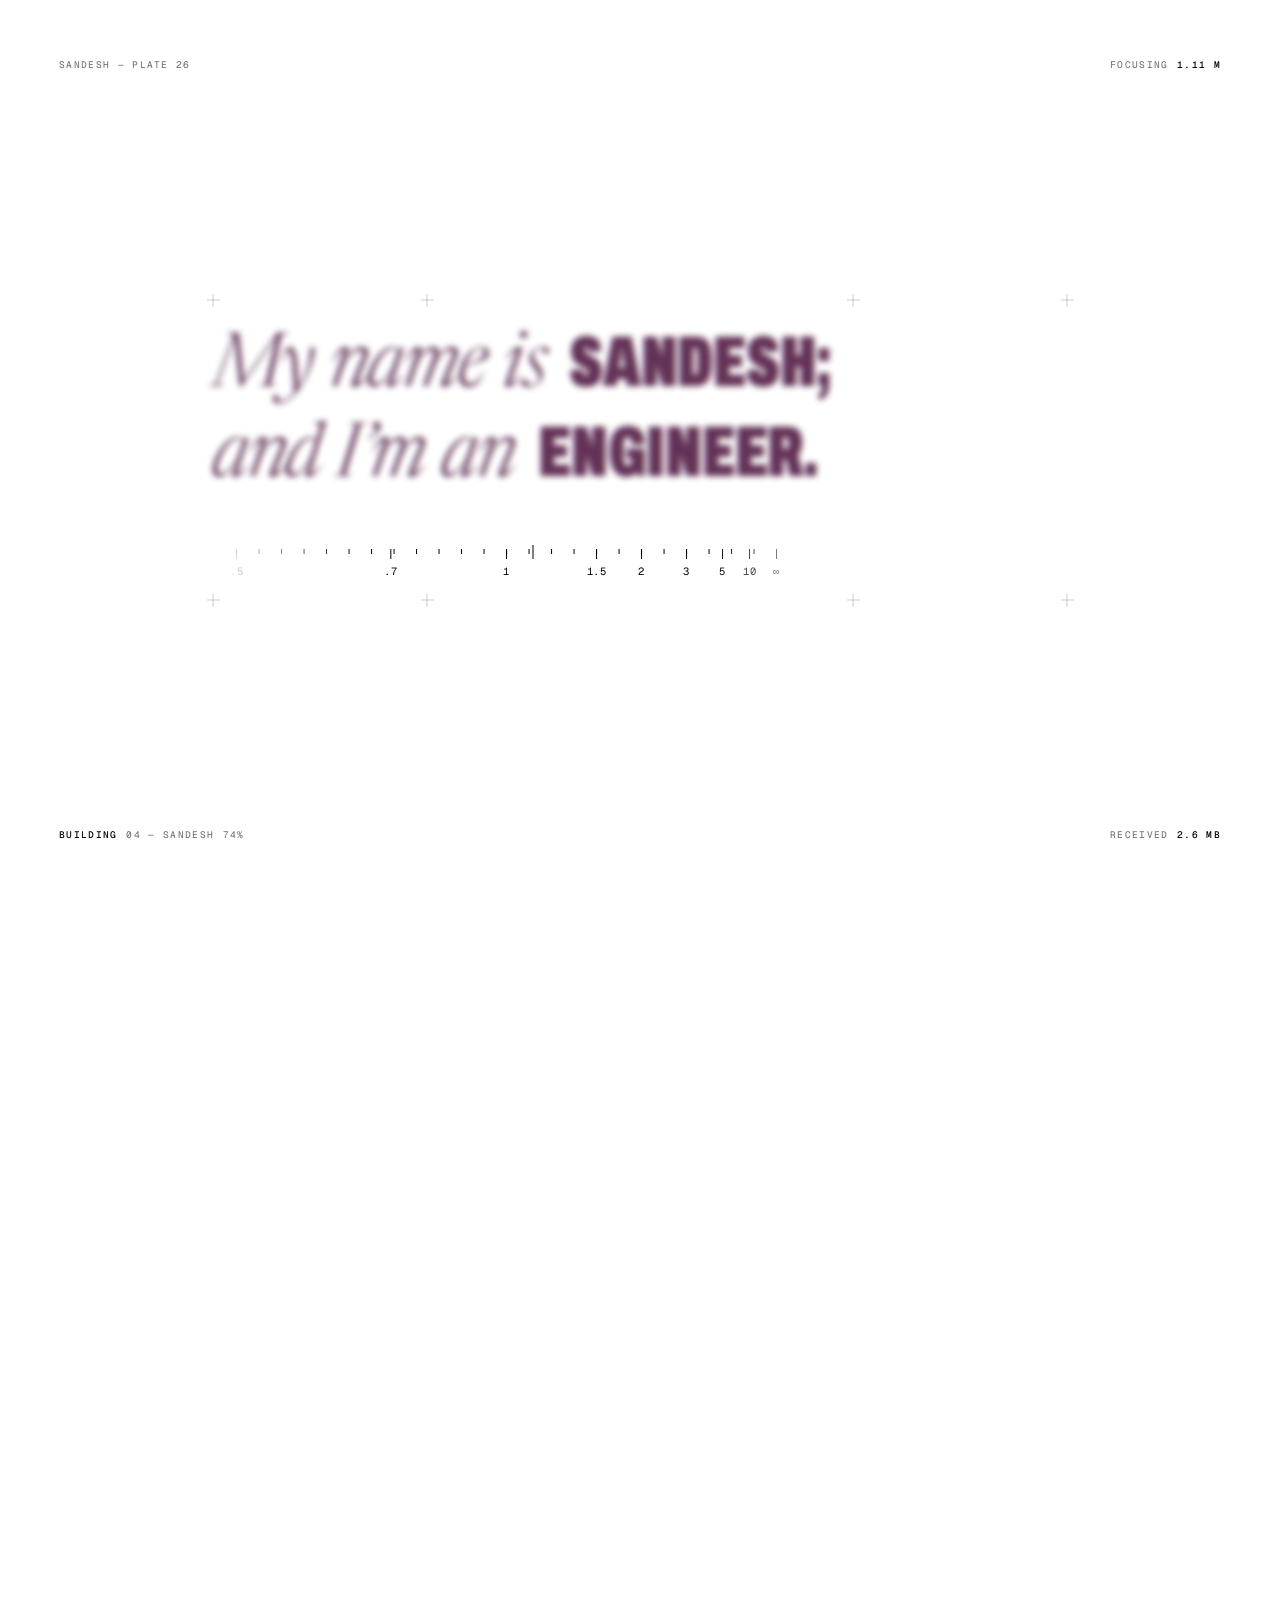
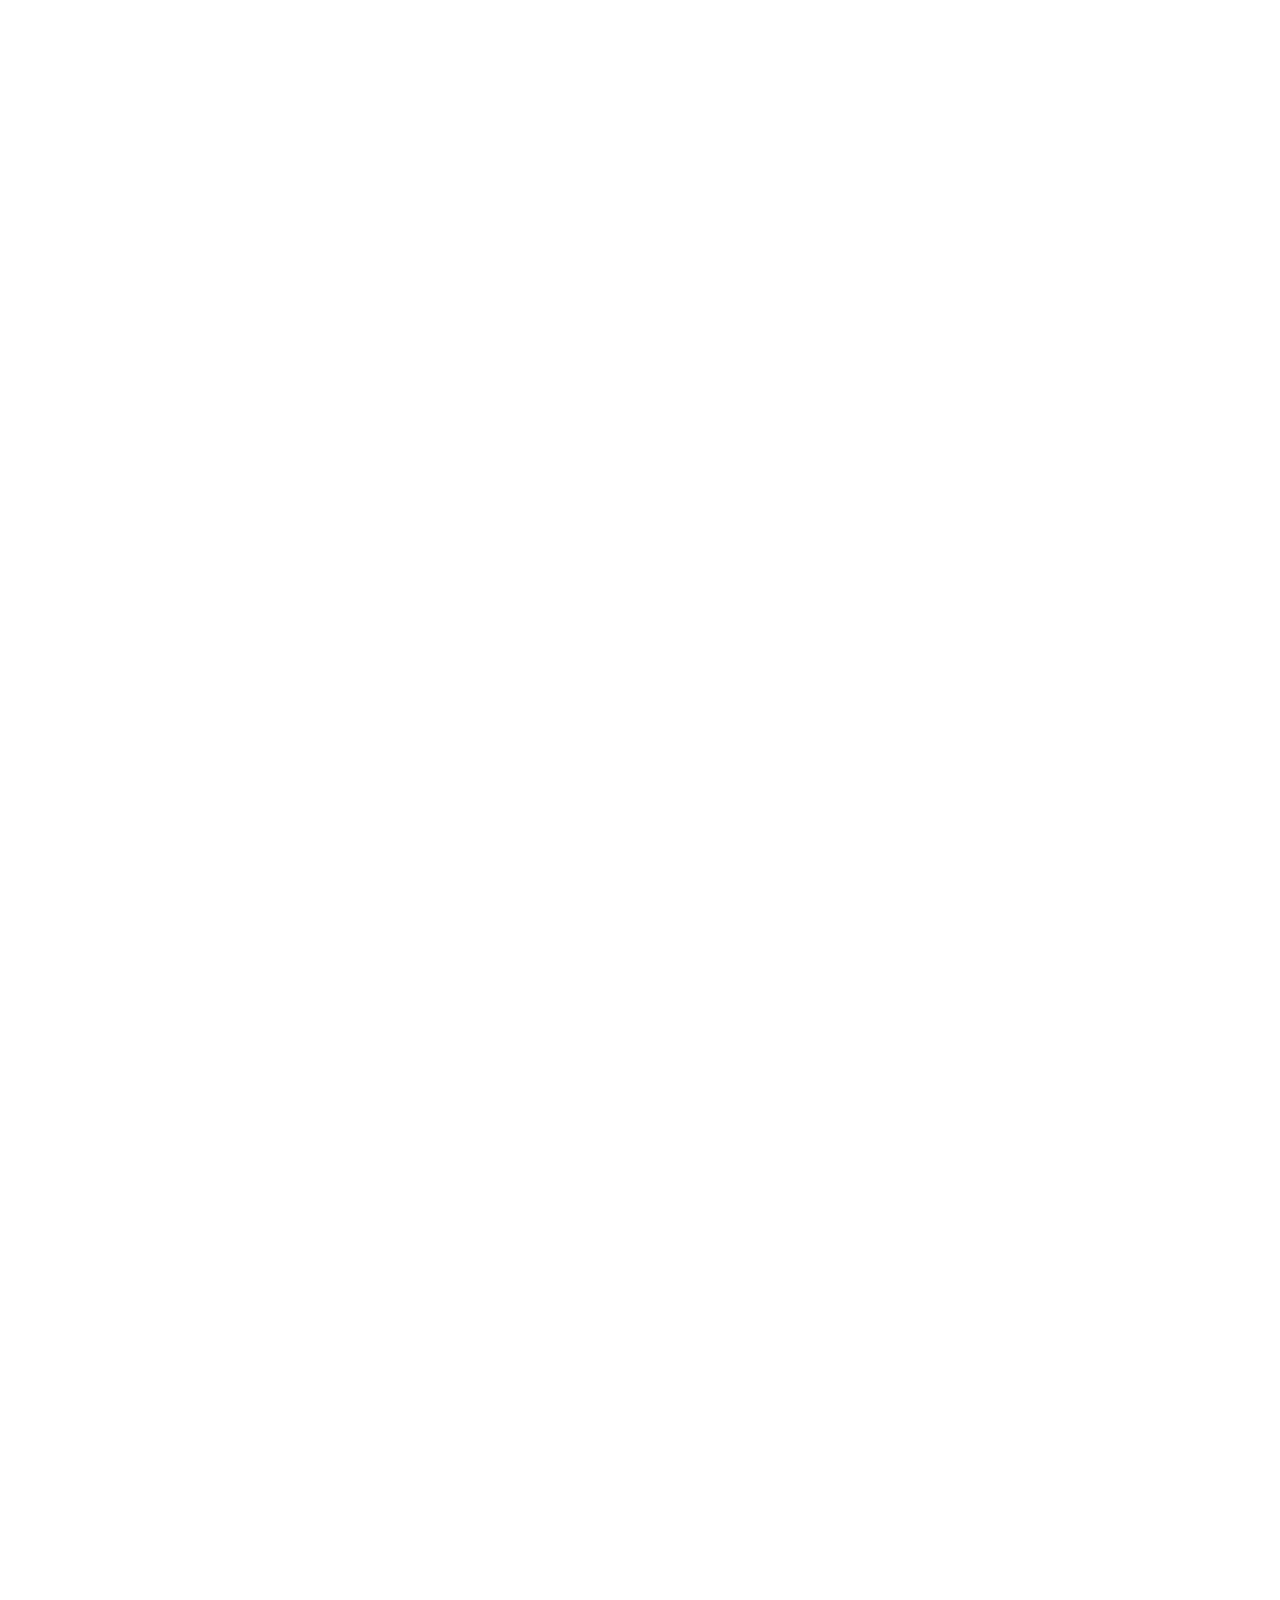
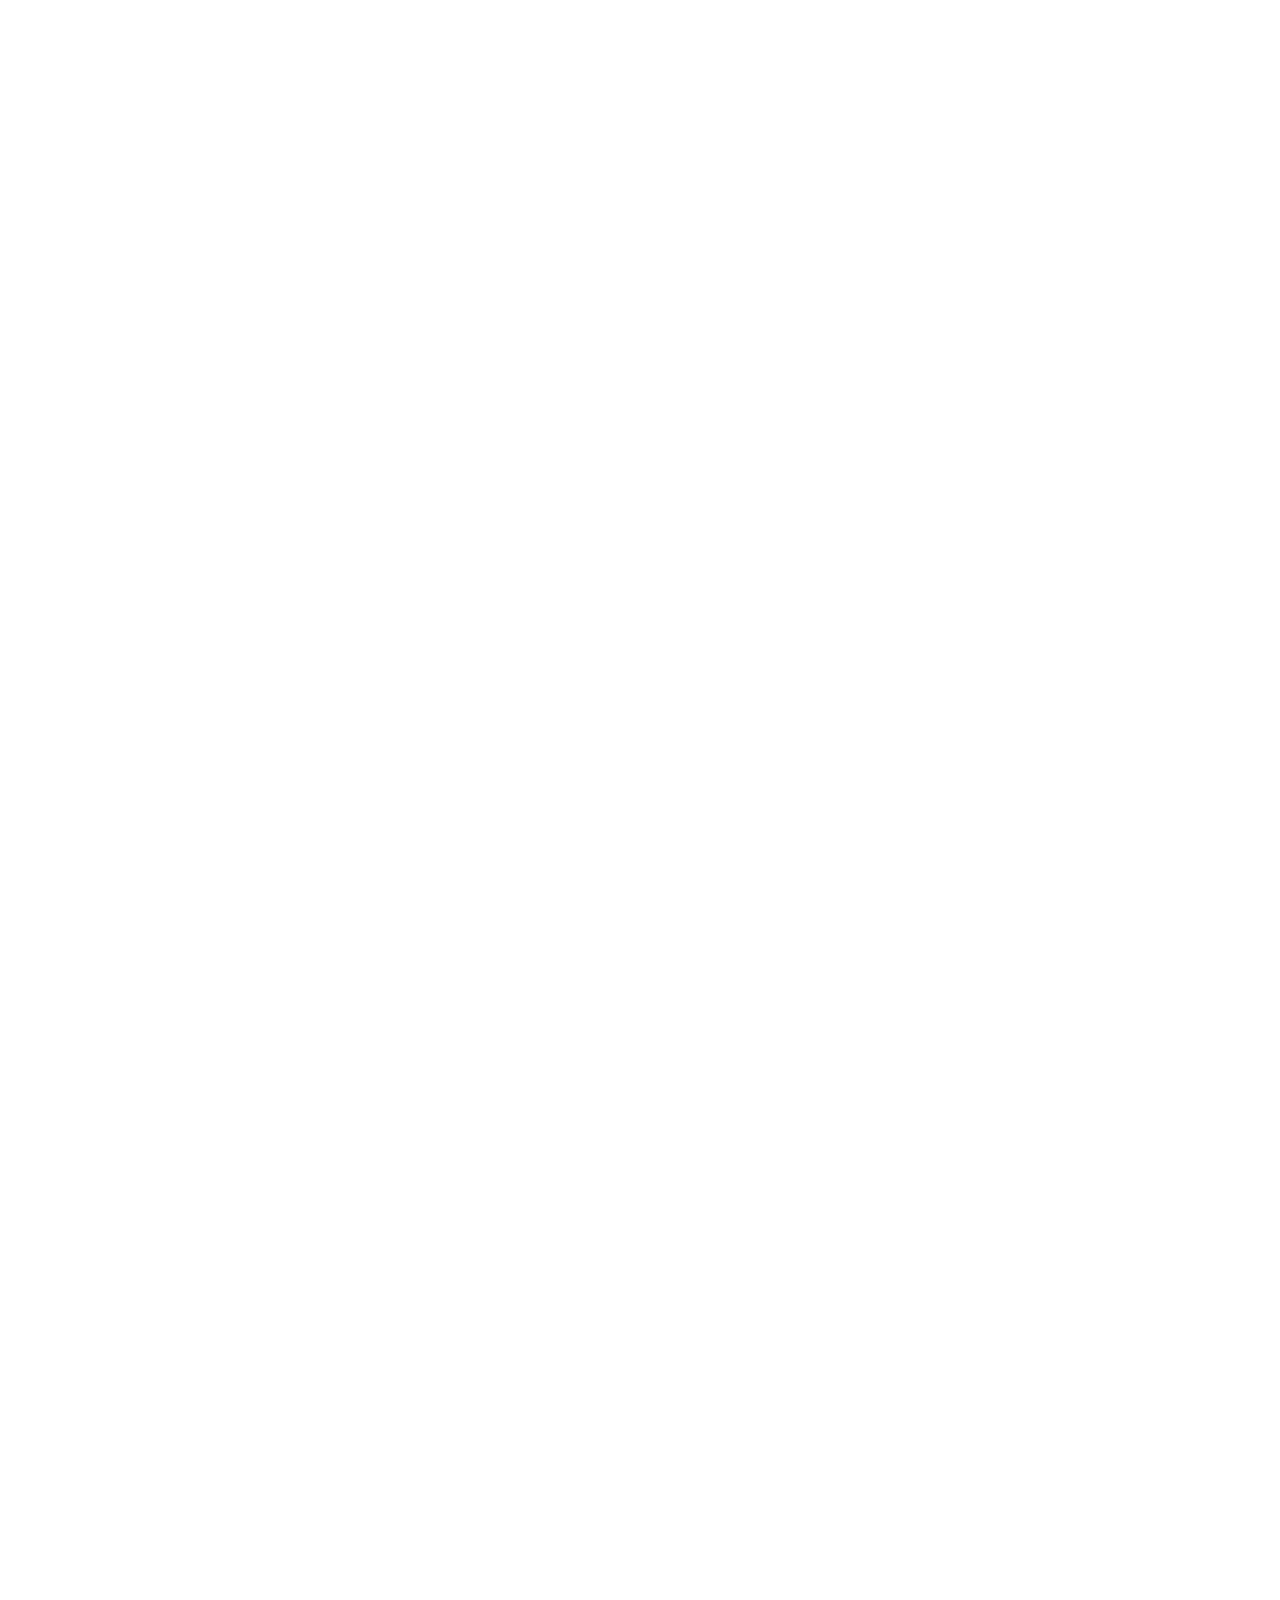
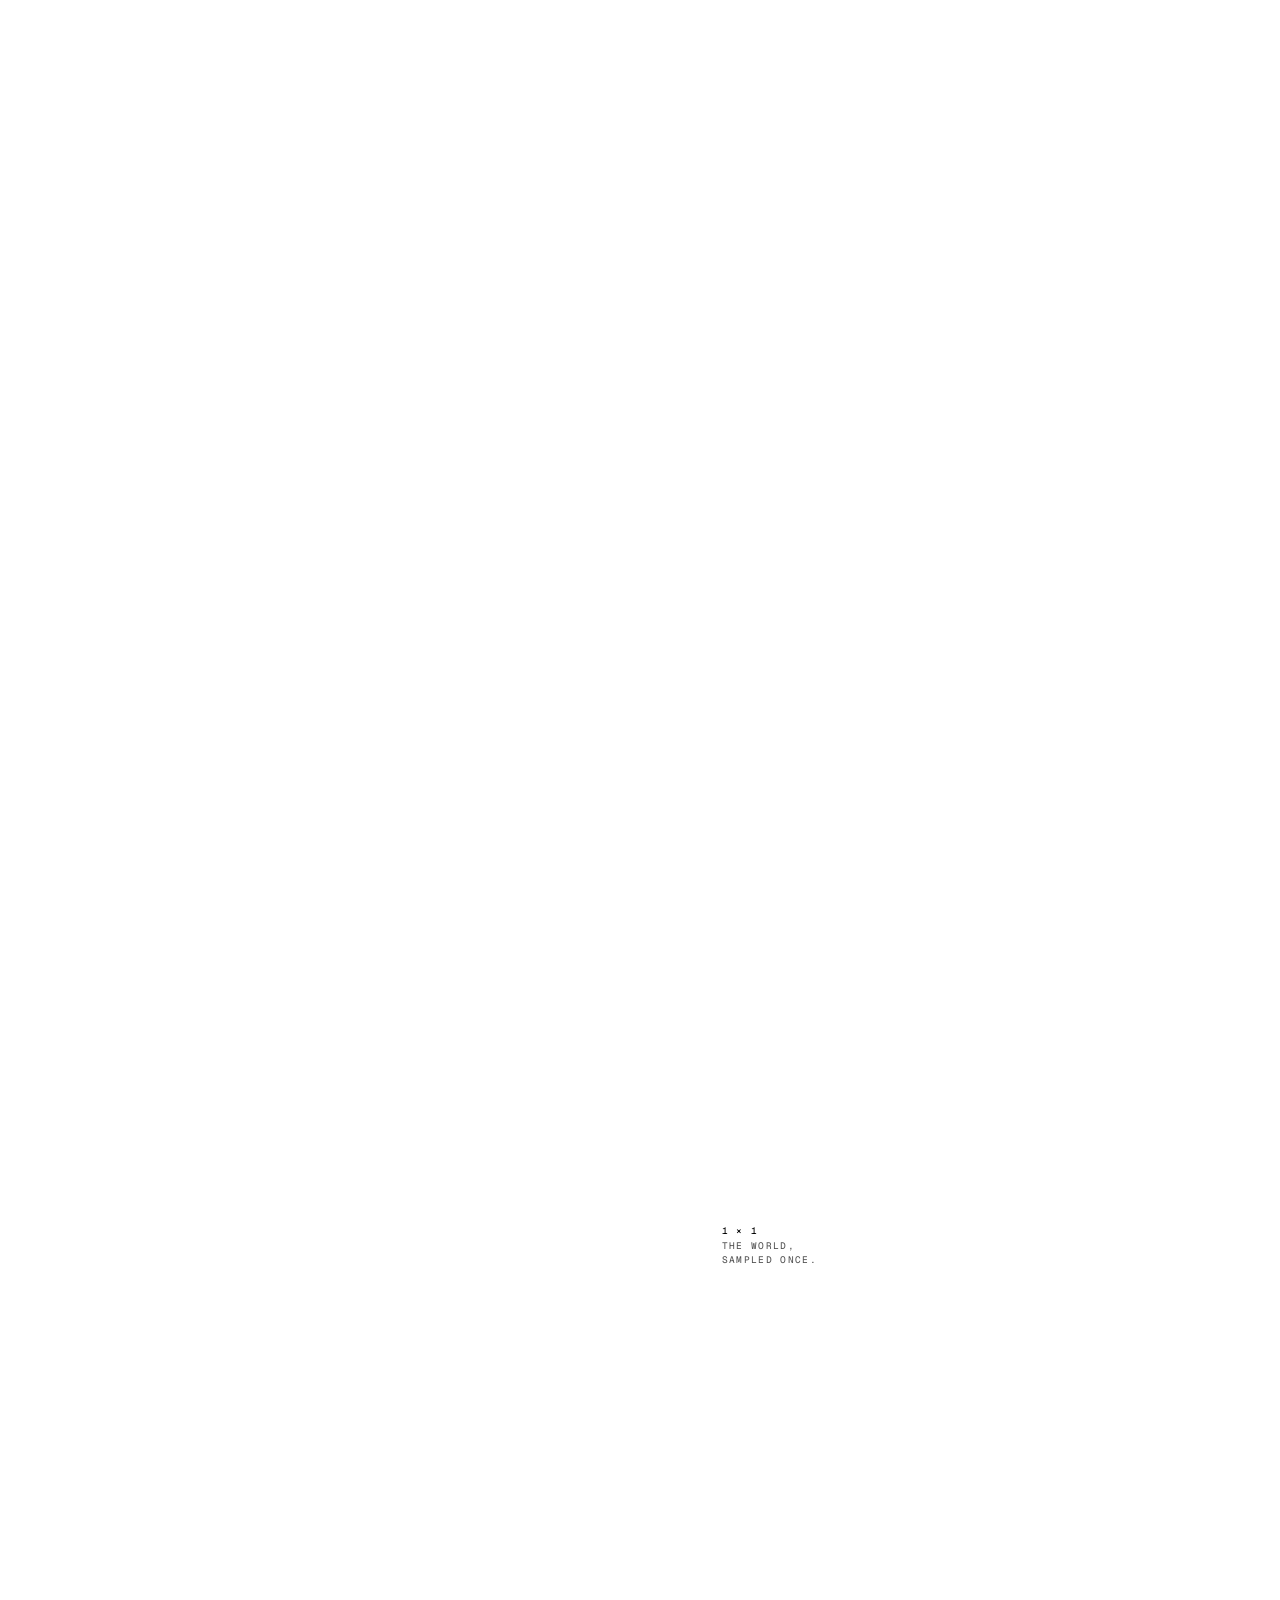
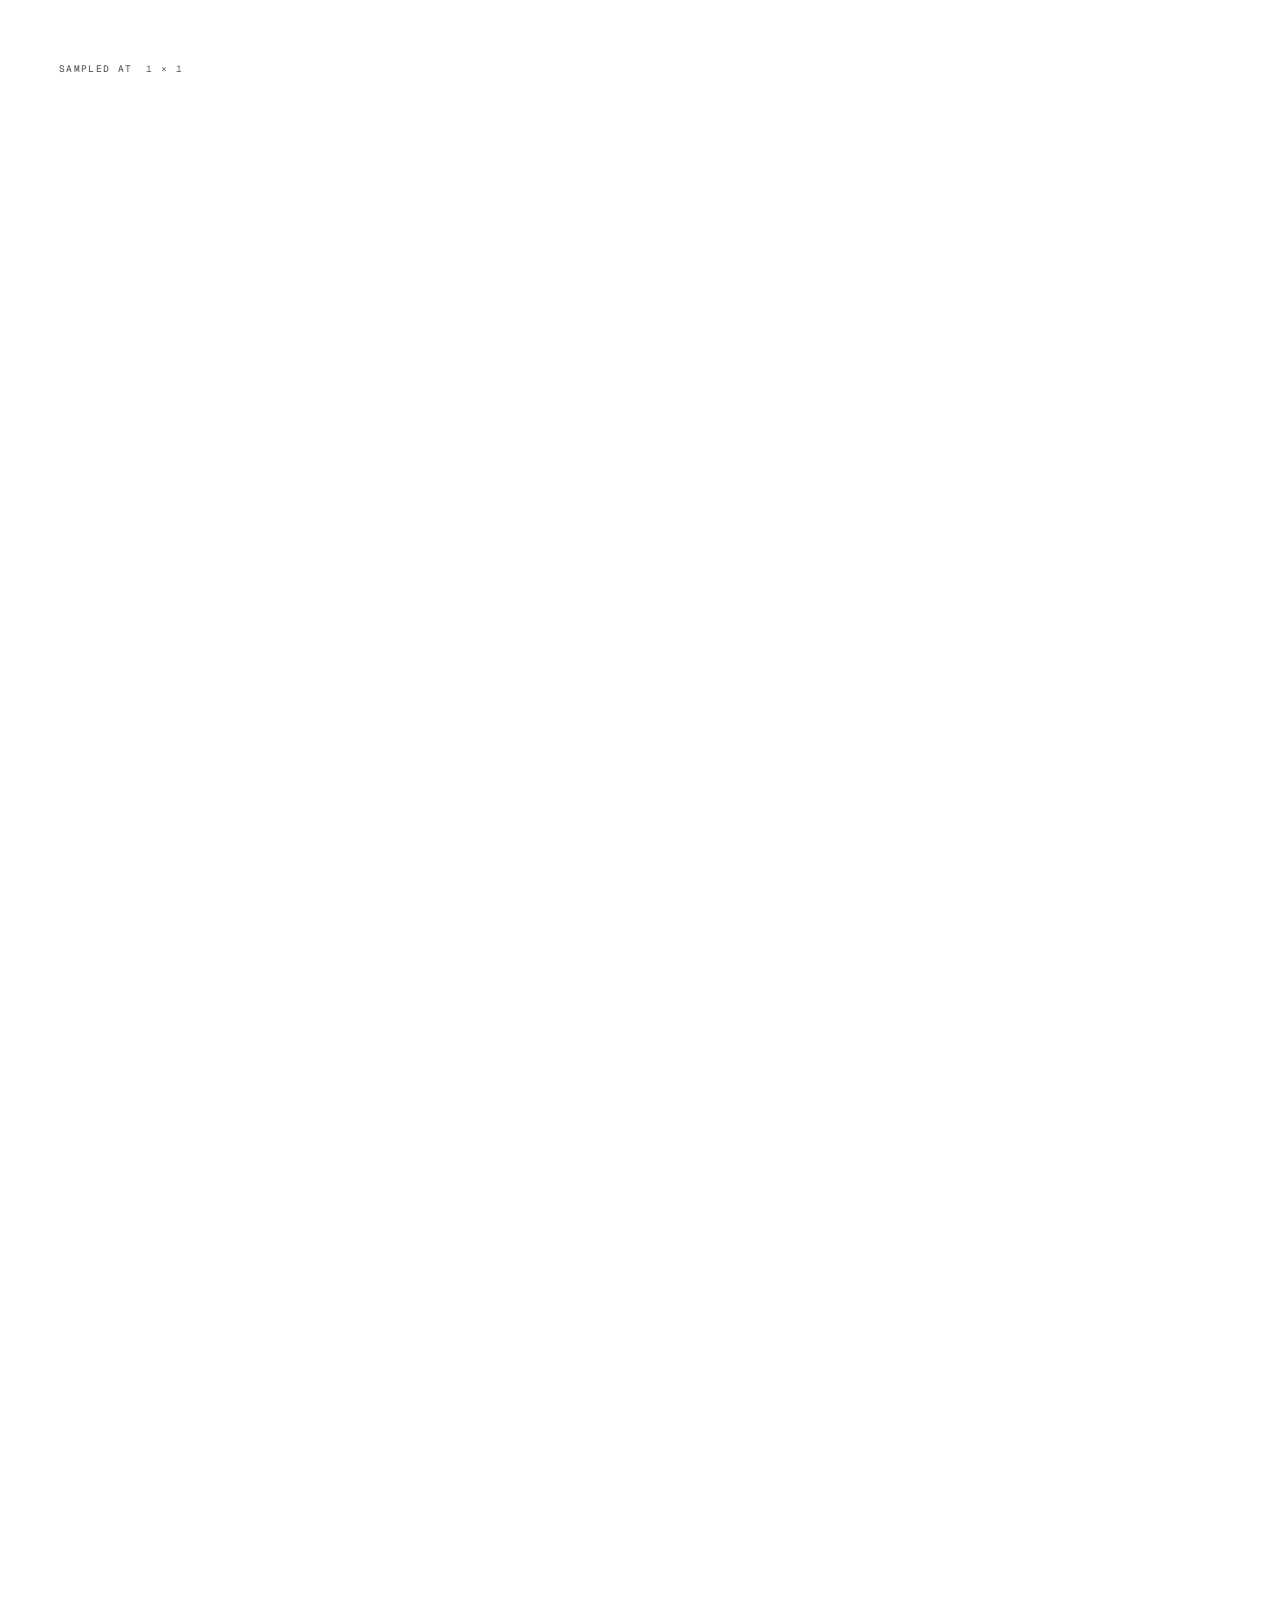
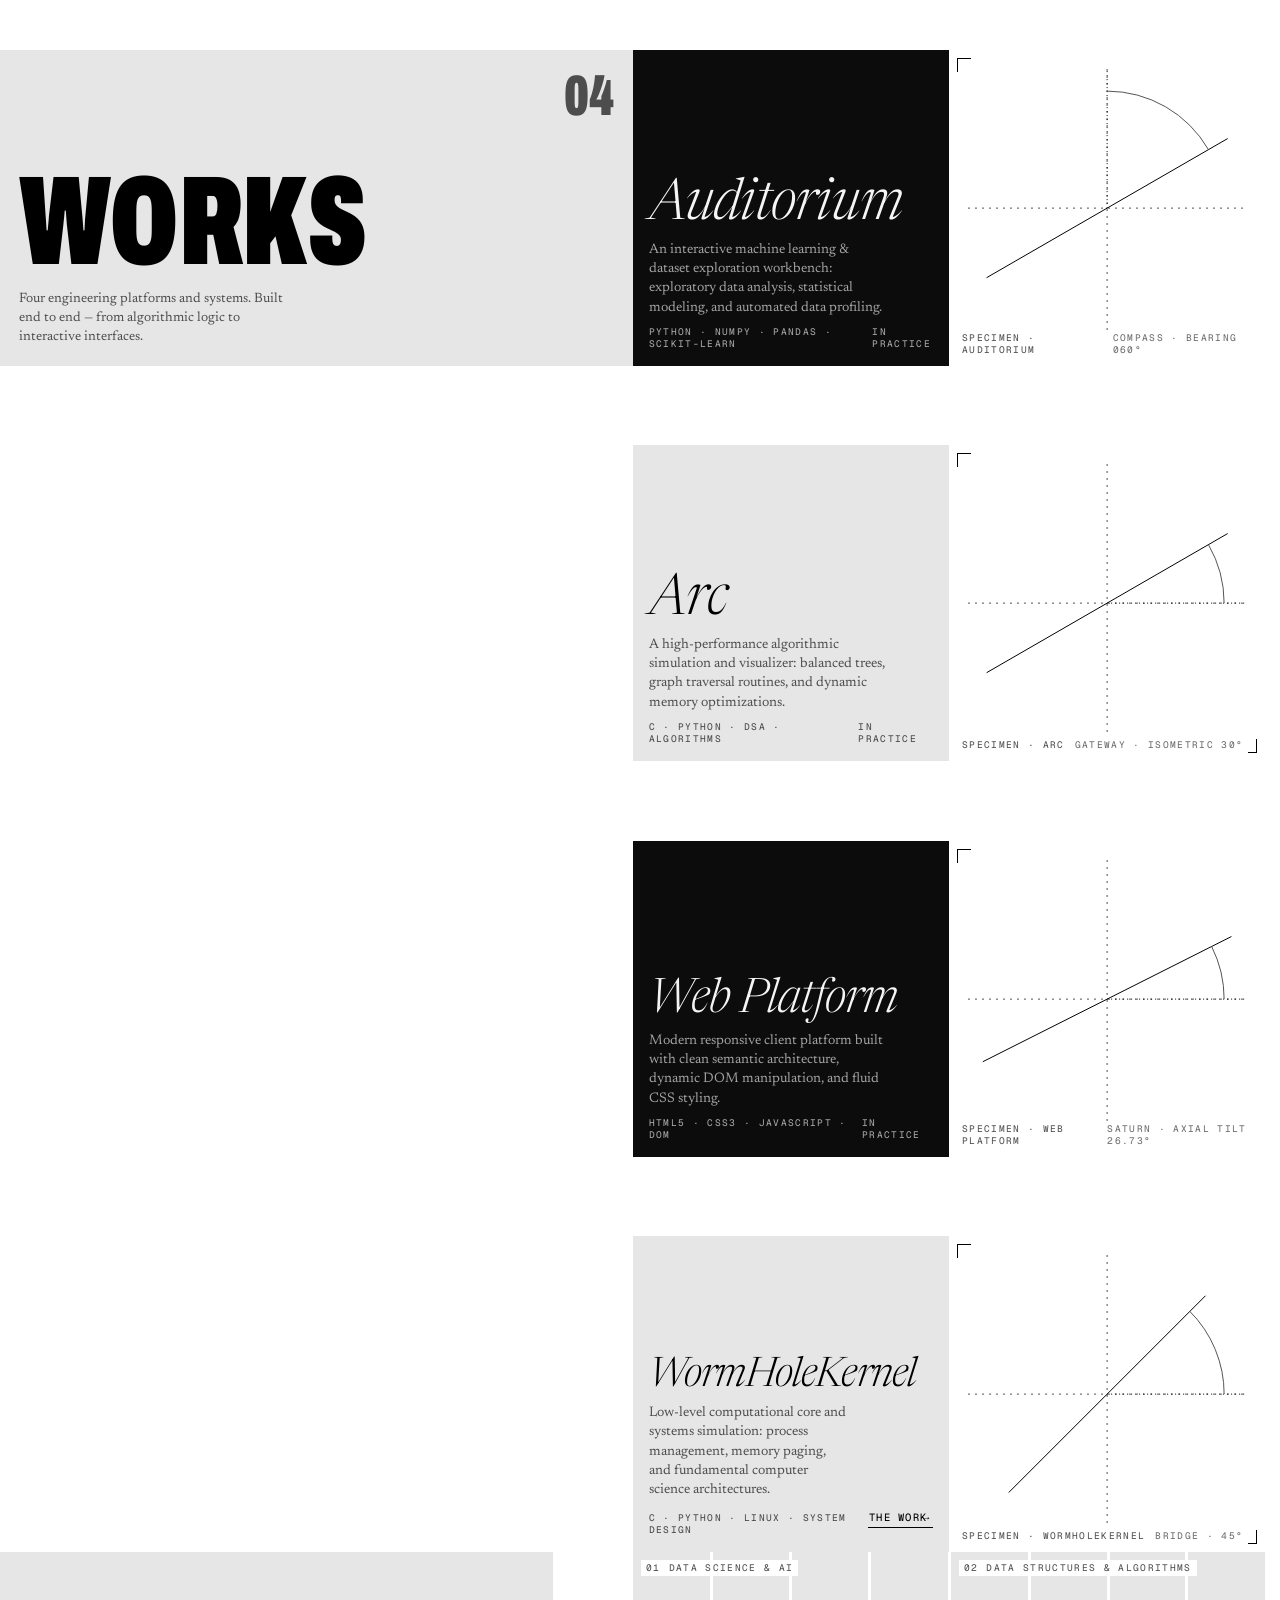
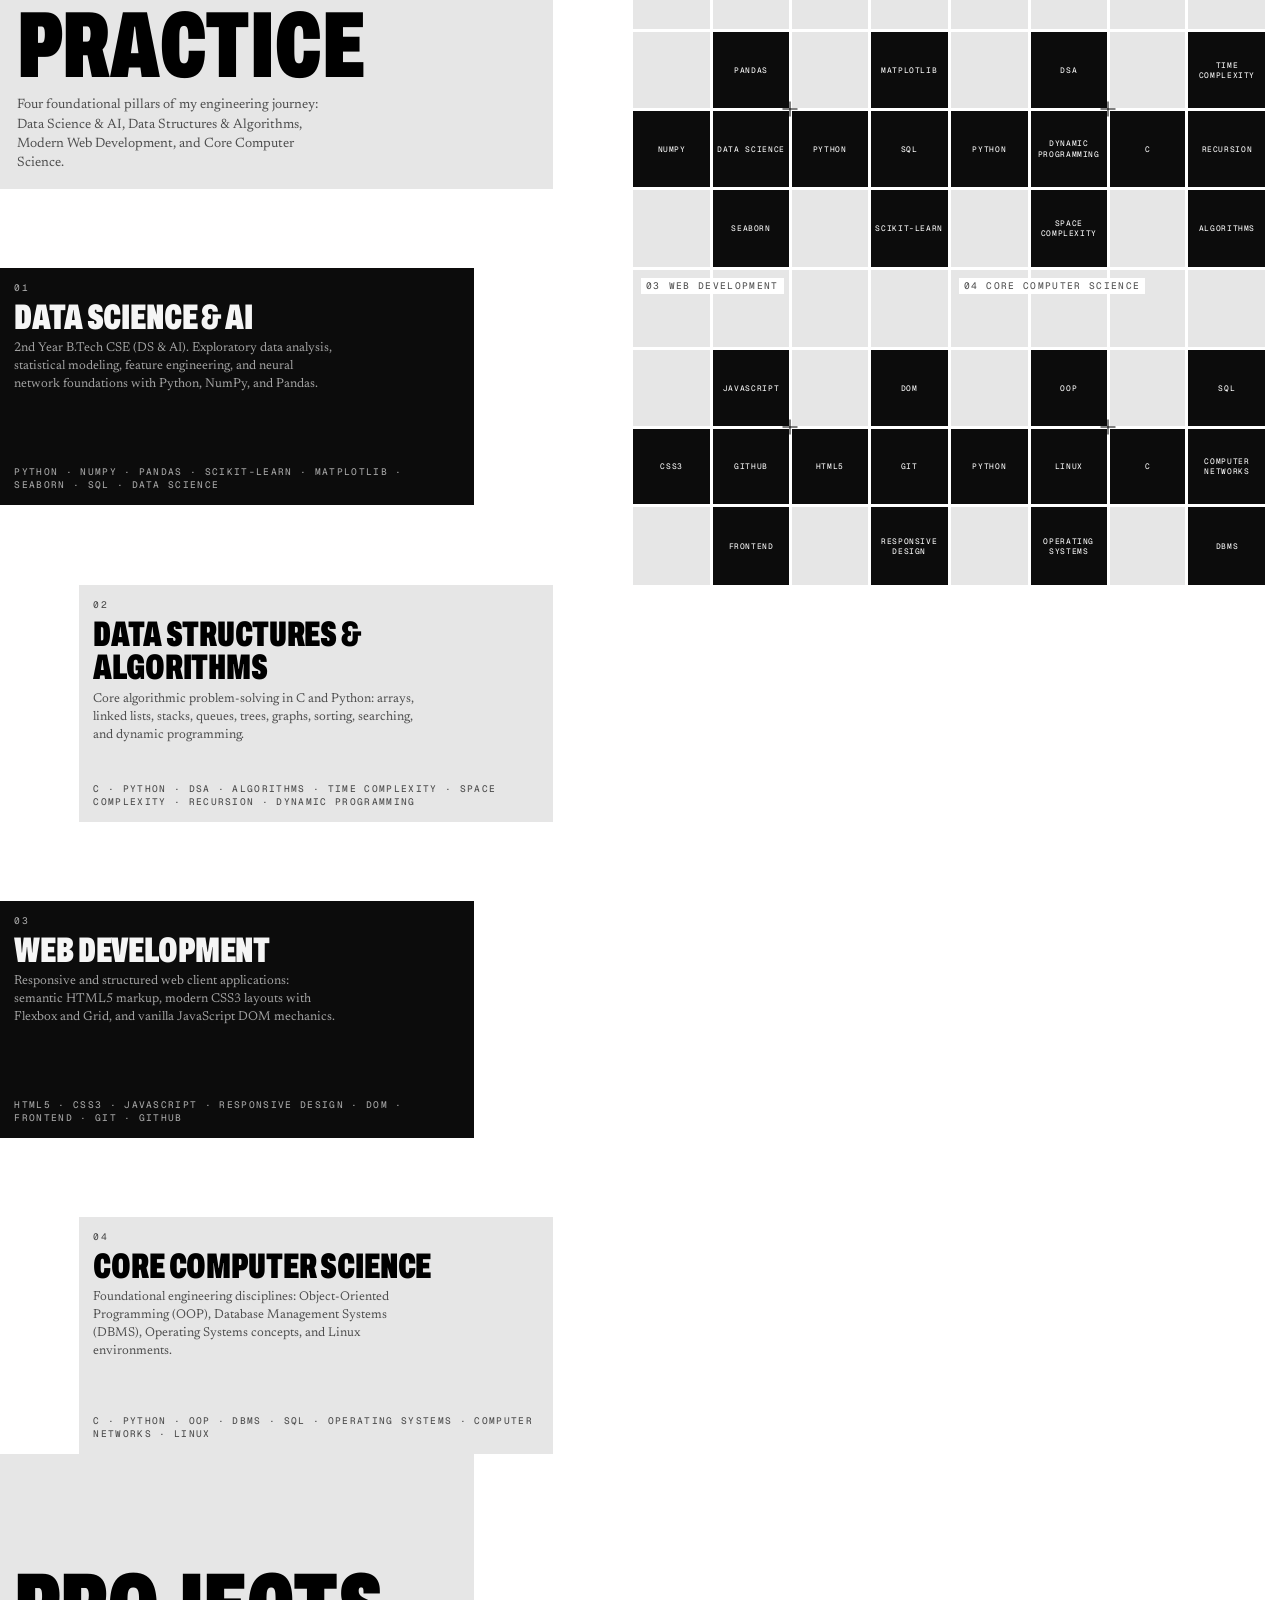
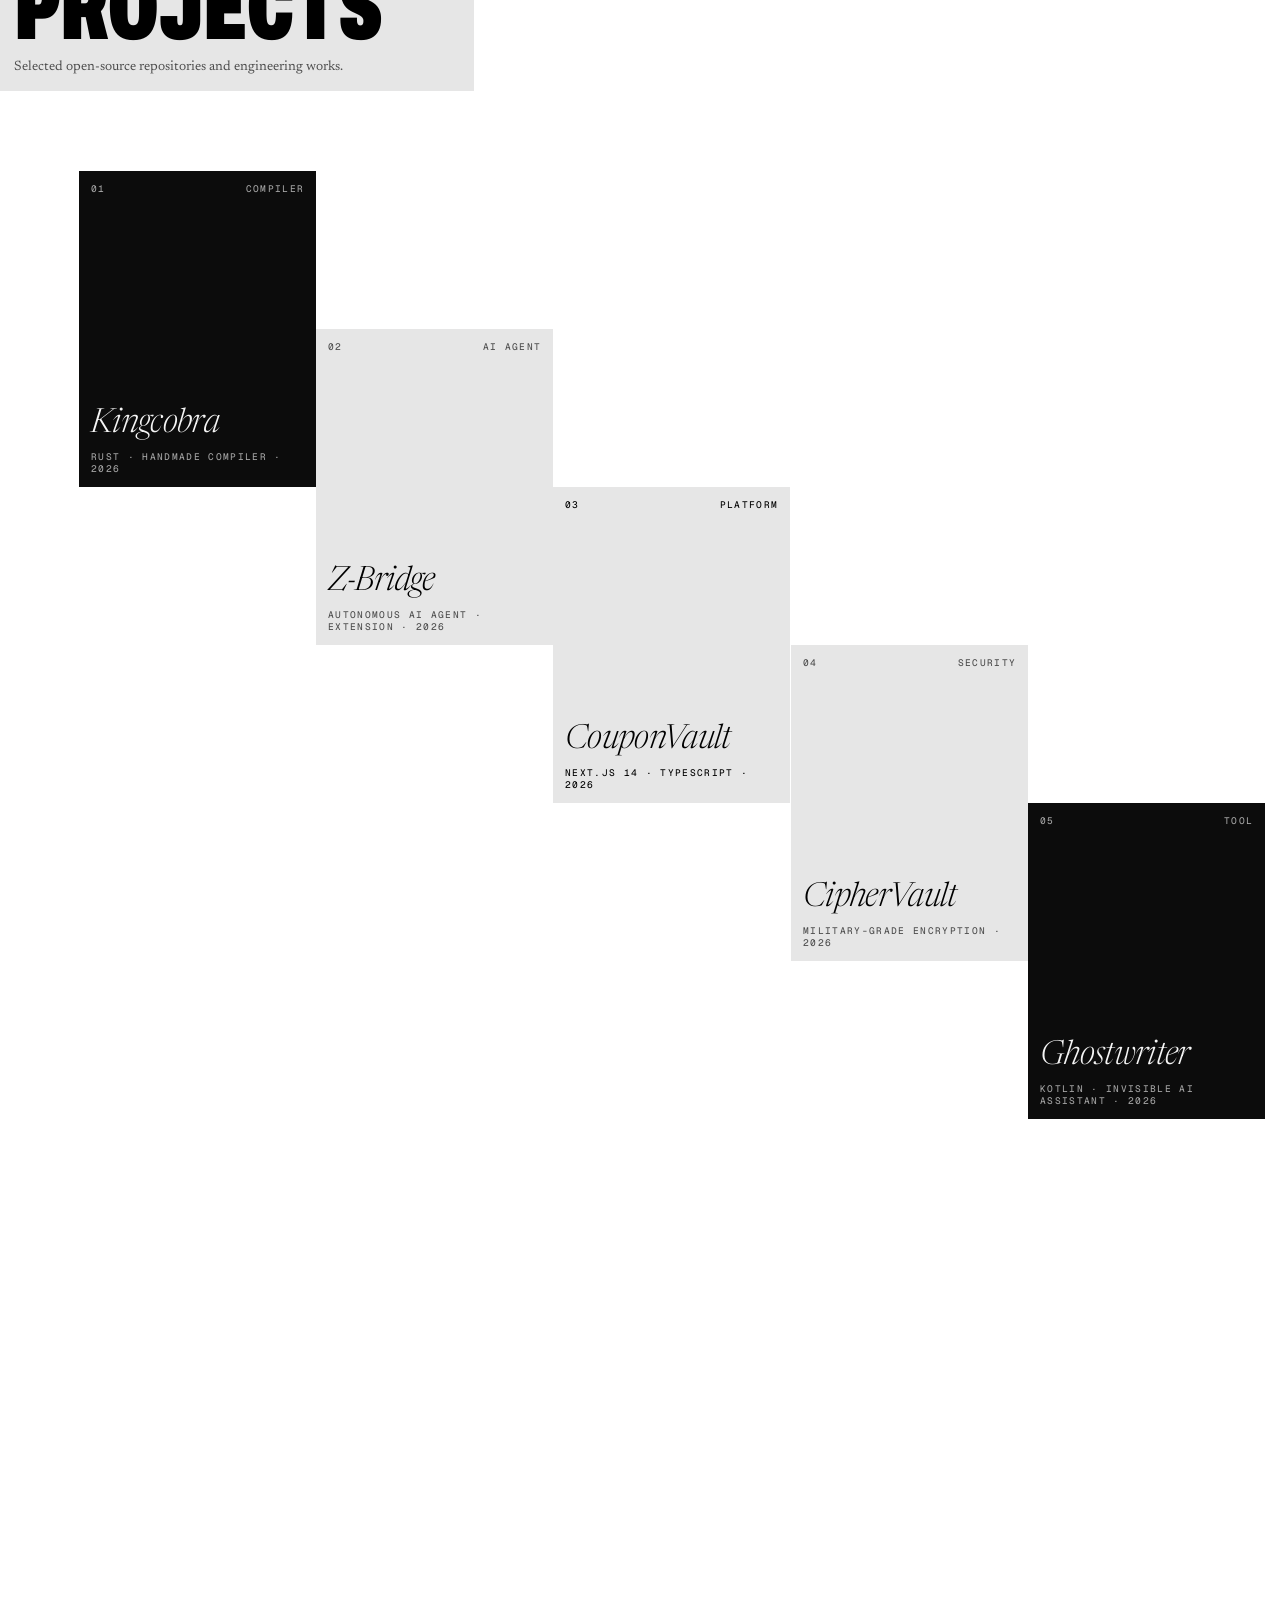
==== commit e5f621a9: "Add GitHub Pages support with .nojekyll and root assets" ====
--- a/index.html
+++ b/index.html
@@ -374,6 +374,5 @@
 				}
 			</script>
 		</div>
-	<script type="module" src="https://static.cloudflareinsights.com/beacon.min.js/vce701823e78c4301a35b7e07294d87301792088814092" integrity="sha512-UKNk8GbxkABxKcXYuLkO16EleLGUkcvJWtpSNmExE0Too3ZaFAxTscNWEc1OdAv5/BikHawapSCaiD2XCmp+Bw==" data-cf-beacon='{"version":"2024.11.0","token":"8f545e8934d74549a0c238031f6515d8","r":1,"spa":2}' crossorigin="anonymous"></script>
 </body>
 </html>
--- a/_app/immutable/assets/0.BKYO75sU.css
+++ b/_app/immutable/assets/0.BKYO75sU.css
@@ -0,0 +1,2 @@
+/*! tailwindcss v4.3.3 | MIT License | https://tailwindcss.com */
+@layer properties{@supports (((-webkit-hyphens:none)) and (not (margin-trim:inline))) or ((-moz-orient:inline) and (not (color:rgb(from red r g b)))){:root,:host{--tone-from:black;--tone-to:white}*,:before,:after,::backdrop{--tw-rotate-x:initial;--tw-rotate-y:initial;--tw-rotate-z:initial;--tw-skew-x:initial;--tw-skew-y:initial;--tw-border-style:solid;--tw-ordinal:initial;--tw-slashed-zero:initial;--tw-numeric-figure:initial;--tw-numeric-spacing:initial;--tw-numeric-fraction:initial;--tw-shadow:0 0 #0000;--tw-shadow-color:initial;--tw-shadow-alpha:100%;--tw-inset-shadow:0 0 #0000;--tw-inset-shadow-color:initial;--tw-inset-shadow-alpha:100%;--tw-ring-color:initial;--tw-ring-shadow:0 0 #0000;--tw-inset-ring-color:initial;--tw-inset-ring-shadow:0 0 #0000;--tw-ring-inset:initial;--tw-ring-offset-width:0px;--tw-ring-offset-color:#fff;--tw-ring-offset-shadow:0 0 #0000;--tw-outline-style:solid;--tw-blur:initial;--tw-brightness:initial;--tw-contrast:initial;--tw-grayscale:initial;--tw-hue-rotate:initial;--tw-invert:initial;--tw-opacity:initial;--tw-saturate:initial;--tw-sepia:initial;--tw-drop-shadow:initial;--tw-drop-shadow-color:initial;--tw-drop-shadow-alpha:100%;--tw-drop-shadow-size:initial;--tw-backdrop-blur:initial;--tw-backdrop-brightness:initial;--tw-backdrop-contrast:initial;--tw-backdrop-grayscale:initial;--tw-backdrop-hue-rotate:initial;--tw-backdrop-invert:initial;--tw-backdrop-opacity:initial;--tw-backdrop-saturate:initial;--tw-backdrop-sepia:initial;--tw-ease:initial;--wedge-ink:black}}}@layer theme{:root,:host{--font-sans:"Geist", "Geist Fallback", ui-sans-serif, -apple-system, Segoe UI, Helvetica Neue, Arial, sans-serif;--font-serif:"Newsreader", "Newsreader Fallback", ui-serif, Georgia, Times New Roman, serif;--font-mono:"Geist Mono", "Geist Mono Fallback", ui-monospace, SF Mono, Roboto Mono, monospace;--ease-in-out:cubic-bezier(.4, 0, .2, 1);--default-transition-duration:.15s;--default-transition-timing-function:cubic-bezier(.4, 0, .2, 1);--font-cast:"Archivo Cast", "Archivo Cast Fallback", Impact, Arial Narrow, ui-sans-serif, sans-serif;--font-serif-display:"Newsreader Display", "Newsreader Display Fallback", ui-serif, Georgia, Times New Roman, serif;--font-display:"Archivo", "Archivo Fallback", ui-sans-serif, -apple-system, Segoe UI, Arial, sans-serif;--color-rule:var(--rule);--text-headline:clamp(3.4rem, 9.6vw, 14rem);--text-headline--letter-spacing:-.004em;--text-hand--letter-spacing:-.025em;--text-note:clamp(.96875rem, 1.12vw, 1.0625rem);--text-note--line-height:1.16;--text-note--letter-spacing:0em;--text-prose:clamp(.875rem, .98vw, .9375rem);--text-prose--line-height:1.42;--text-statement:clamp(1.35rem, 2.9vw, 2.85rem);--text-statement--line-height:1.02;--text-statement--letter-spacing:-.03em;--text-lede:clamp(.9rem, 1.05vw, 1.0625rem);--text-lede--line-height:1.45;--text-key:.65625rem;--text-key--line-height:1;--text-key--letter-spacing:.12em;--text-label:.6875rem;--text-label--line-height:1.36;--text-label--letter-spacing:.075em;--text-micro:.5938rem;--text-micro--line-height:1.3;--text-micro--letter-spacing:.14em;--ease-out-expo:cubic-bezier(.16, 1, .3, 1);--ease-out-quint:cubic-bezier(.22, 1, .36, 1);--ease-in-out-quart:cubic-bezier(.76, 0, .24, 1);--ease-swift:cubic-bezier(.4, 0, .1, 1);--duration-world:1.1s;--spacing-gutter:clamp(1.25rem, 4.6vw, 4.75rem);--fringe-short:#8100ff;--fringe-long:#ff003a}@property --world-mix{syntax:"<number>";inherits:true;initial-value:0}:root{--paper-surface:oklch(100% 0 0);--paper-surface-raised:oklch(100% 0 0);--paper-ink:oklch(0% 0 0);--paper-ink-soft:oklch(45% .008 275);--paper-ink-faint:oklch(55% .006 275);--paper-rule:oklch(0% 0 0);--paper-rule-soft:oklch(0% 0 0/.11);--paper-ruling:oklch(0% 0 0/.04);--paper-signal:oklch(58% .21 3);--paper-glass-edge:oklch(100% 0 0/.62);--paper-glass-contour:oklch(0% 0 0/.08);--paper-halo:oklch(100% 0 0/0);--paper-excite:oklch(52% .135 46);--paper-stamp:oklch(51.2% .181 24.7);--void-surface:oklch(9% .012 285);--void-surface-raised:oklch(13.5% .016 285);--void-ink:oklch(96% .004 90);--void-ink-soft:oklch(74% .012 285);--void-ink-faint:oklch(62% .018 285);--void-rule:oklch(96% .004 90/.88);--void-rule-soft:oklch(96% .004 90/.13);--void-ruling:oklch(96% .004 90/.07);--void-signal:oklch(78% .17 335);--void-glass-edge:oklch(100% 0 0/.5);--void-glass-contour:oklch(100% 0 0/.06);--void-halo:oklch(72% .15 320/.26);--void-excite:oklch(80% .105 58);--void-stamp:oklch(68% .17 25.5);--world-mix:0;--surface:var(--paper-surface);--surface-raised:var(--paper-surface-raised);--ink:var(--paper-ink);--ink-soft:var(--paper-ink-soft);--ink-faint:var(--paper-ink-faint);--rule:var(--paper-rule);--rule-soft:var(--paper-rule-soft);--ruling:var(--paper-ruling);--signal:var(--paper-signal);--glass-edge:var(--paper-glass-edge);--glass-contour:var(--paper-glass-contour);--halo:var(--paper-halo);--excite:var(--paper-excite);--stamp:var(--paper-stamp);--lightningcss-light:initial;--lightningcss-dark: ;color-scheme:light;accent-color:var(--ink)}:root[data-world=void]{--world-mix:1;--surface:var(--void-surface);--surface-raised:var(--void-surface-raised);--ink:var(--void-ink);--ink-soft:var(--void-ink-soft);--ink-faint:var(--void-ink-faint);--rule:var(--void-rule);--rule-soft:var(--void-rule-soft);--ruling:var(--void-ruling);--signal:var(--void-signal);--glass-edge:var(--void-glass-edge);--glass-contour:var(--void-glass-contour);--halo:var(--void-halo);--excite:var(--void-excite);--stamp:var(--void-stamp);--lightningcss-light: ;--lightningcss-dark:initial;color-scheme:dark}:root{--motto-ground:oklch(100% 0 0);--motto-shade:oklch(9.69% 0 0);--motto-ink:oklch(0% 0 0);--motto-ink-soft:oklch(45% 0 0);--motto-ink-faint:oklch(55% 0 0);--motto-rule:oklch(0% 0 0);--motto-rule-soft:oklch(0% 0 0/.11);--resolution-ground:oklch(100% 0 0);--resolution-shade:oklch(9.69% 0 0);--resolution-ink:oklch(0% 0 0);--resolution-ink-soft:oklch(45% 0 0);--resolution-ink-faint:oklch(55% 0 0);--resolution-rule:oklch(0% 0 0);--resolution-rule-soft:oklch(0% 0 0/.11);--notes-ground:oklch(100% 0 0);--notes-shade:oklch(9.69% 0 0);--notes-ink:oklch(0% 0 0);--notes-ink-soft:oklch(45% 0 0);--notes-ink-faint:oklch(55% 0 0);--notes-rule:oklch(0% 0 0);--notes-rule-soft:oklch(0% 0 0/.11)}:root[data-world=void]{--motto-ground:oklch(9.69% 0 0);--motto-shade:oklch(9.69% 0 0);--motto-ink:oklch(92.61% .0144 84.6);--motto-ink-soft:oklch(71.14% .0146 78.2);--motto-ink-faint:oklch(58.15% .0135 79.7);--motto-rule:oklch(92.61% .0144 84.6/.86);--motto-rule-soft:oklch(92.61% .0144 84.6/.14);--resolution-ground:oklch(9.69% 0 0);--resolution-shade:oklch(9.69% 0 0);--resolution-ink:oklch(92.61% .0144 84.6);--resolution-ink-soft:oklch(71.14% .0146 78.2);--resolution-ink-faint:oklch(58.15% .0135 79.7);--resolution-rule:oklch(92.61% .0144 84.6/.86);--resolution-rule-soft:oklch(92.61% .0144 84.6/.14);--notes-ground:oklch(9.69% 0 0);--notes-shade:oklch(9.69% 0 0);--notes-ink:oklch(92.61% .0144 84.6);--notes-ink-soft:oklch(71.14% .0146 78.2);--notes-ink-faint:oklch(58.15% .0135 79.7);--notes-rule:oklch(92.61% .0144 84.6/.86);--notes-rule-soft:oklch(92.61% .0144 84.6/.14)}[data-space=motto]{--ground:var(--motto-ground);--shade:var(--motto-shade);--ink:var(--motto-ink);--ink-soft:var(--motto-ink-soft);--ink-faint:var(--motto-ink-faint);--rule:var(--motto-rule);--rule-soft:var(--motto-rule-soft);--surface:var(--motto-ground);--surface-raised:var(--motto-ground)}[data-space=resolution]{--ground:var(--resolution-ground);--shade:var(--resolution-shade);--ink:var(--resolution-ink);--ink-soft:var(--resolution-ink-soft);--ink-faint:var(--resolution-ink-faint);--rule:var(--resolution-rule);--rule-soft:var(--resolution-rule-soft);--surface:var(--resolution-ground);--surface-raised:var(--resolution-ground)}[data-space=notes]{--ground:var(--notes-ground);--shade:var(--notes-shade);--ink:var(--notes-ink);--ink-soft:var(--notes-ink-soft);--ink-faint:var(--notes-ink-faint);--rule:var(--notes-rule);--rule-soft:var(--notes-rule-soft);--surface:var(--notes-ground);--surface-raised:var(--notes-ground)}:root{--motto-negative-ground:oklch(9.69% 0 0);--motto-negative-shade:oklch(9.69% 0 0);--motto-negative-ink:oklch(92.61% .0144 84.6);--motto-negative-ink-soft:oklch(71.14% .0146 78.2);--motto-negative-ink-faint:oklch(58.15% .0135 79.7);--motto-negative-rule:oklch(92.61% .0144 84.6/.86);--motto-negative-rule-soft:oklch(92.61% .0144 84.6/.14);--resolution-negative-ground:oklch(9.69% 0 0);--resolution-negative-shade:oklch(9.69% 0 0);--resolution-negative-ink:oklch(92.61% .0144 84.6);--resolution-negative-ink-soft:oklch(71.14% .0146 78.2);--resolution-negative-ink-faint:oklch(58.15% .0135 79.7);--resolution-negative-rule:oklch(92.61% .0144 84.6/.86);--resolution-negative-rule-soft:oklch(92.61% .0144 84.6/.14);--notes-negative-ground:oklch(9.69% 0 0);--notes-negative-shade:oklch(9.69% 0 0);--notes-negative-ink:oklch(92.61% .0144 84.6);--notes-negative-ink-soft:oklch(71.14% .0146 78.2);--notes-negative-ink-faint:oklch(58.15% .0135 79.7);--notes-negative-rule:oklch(92.61% .0144 84.6/.86);--notes-negative-rule-soft:oklch(92.61% .0144 84.6/.14)}:root[data-world=void]{--motto-negative-ground:oklch(100% 0 0);--motto-negative-shade:oklch(9.69% 0 0);--motto-negative-ink:oklch(0% 0 0);--motto-negative-ink-soft:oklch(45% 0 0);--motto-negative-ink-faint:oklch(55% 0 0);--motto-negative-rule:oklch(0% 0 0);--motto-negative-rule-soft:oklch(0% 0 0/.11);--resolution-negative-ground:oklch(100% 0 0);--resolution-negative-shade:oklch(9.69% 0 0);--resolution-negative-ink:oklch(0% 0 0);--resolution-negative-ink-soft:oklch(45% 0 0);--resolution-negative-ink-faint:oklch(55% 0 0);--resolution-negative-rule:oklch(0% 0 0);--resolution-negative-rule-soft:oklch(0% 0 0/.11);--notes-negative-ground:oklch(100% 0 0);--notes-negative-shade:oklch(9.69% 0 0);--notes-negative-ink:oklch(0% 0 0);--notes-negative-ink-soft:oklch(45% 0 0);--notes-negative-ink-faint:oklch(55% 0 0);--notes-negative-rule:oklch(0% 0 0);--notes-negative-rule-soft:oklch(0% 0 0/.11)}[data-space=motto] [data-negative],[data-space=motto][data-negative]{--ground:var(--motto-negative-ground);--shade:var(--motto-negative-shade);--ink:var(--motto-negative-ink);--ink-soft:var(--motto-negative-ink-soft);--ink-faint:var(--motto-negative-ink-faint);--rule:var(--motto-negative-rule);--rule-soft:var(--motto-negative-rule-soft);--surface:var(--motto-negative-ground);--surface-raised:var(--motto-negative-ground)}[data-space=resolution] [data-negative],[data-space=resolution][data-negative]{--ground:var(--resolution-negative-ground);--shade:var(--resolution-negative-shade);--ink:var(--resolution-negative-ink);--ink-soft:var(--resolution-negative-ink-soft);--ink-faint:var(--resolution-negative-ink-faint);--rule:var(--resolution-negative-rule);--rule-soft:var(--resolution-negative-rule-soft);--surface:var(--resolution-negative-ground);--surface-raised:var(--resolution-negative-ground)}[data-space=notes] [data-negative],[data-space=notes][data-negative]{--ground:var(--notes-negative-ground);--shade:var(--notes-negative-shade);--ink:var(--notes-negative-ink);--ink-soft:var(--notes-negative-ink-soft);--ink-faint:var(--notes-negative-ink-faint);--rule:var(--notes-negative-rule);--rule-soft:var(--notes-negative-rule-soft);--surface:var(--notes-negative-ground);--surface-raised:var(--notes-negative-ground)}:root{--paper-plate:oklch(92.5% 0 0);--paper-plate-ink:oklch(0% 0 0);--paper-plate-soft:oklch(42% 0 0);--paper-counter:oklch(15.5% 0 0);--paper-counter-ink:oklch(97% 0 0);--paper-counter-soft:oklch(72% 0 0);--void-plate:oklch(17.5% .004 84.6);--void-plate-ink:oklch(92.61% .0144 84.6);--void-plate-soft:oklch(70% .012 80);--void-counter:oklch(92.61% .0144 84.6);--void-counter-ink:oklch(9.69% 0 0);--void-counter-soft:oklch(42% .012 80);--plate:var(--paper-plate);--plate-ink:var(--paper-plate-ink);--plate-soft:var(--paper-plate-soft);--counter:var(--paper-counter);--counter-ink:var(--paper-counter-ink);--counter-soft:var(--paper-counter-soft)}:root[data-world=void]{--plate:var(--void-plate);--plate-ink:var(--void-plate-ink);--plate-soft:var(--void-plate-soft);--counter:var(--void-counter);--counter-ink:var(--void-counter-ink);--counter-soft:var(--void-counter-soft)}:root{--impression:oklch(0% 0 0);--impression-wash:oklch(92.5% 0 0);--impression-deep:oklch(0% 0 0);--impression-line:oklch(0% 0 0/.3);--stamp:var(--ink)}:root[data-world=void]{--impression:oklch(92.61% .0144 84.6);--impression-wash:oklch(17.5% .004 84.6);--impression-deep:oklch(92.61% .0144 84.6);--impression-line:oklch(92.61% .0144 84.6/.3);--stamp:var(--ink)}:root[data-impression=orange]{--impression:oklch(50% .135 46);--impression-wash:oklch(92.5% .026 46);--impression-deep:oklch(30% .085 46);--impression-line:oklch(50% .135 46/.42);--stamp:var(--paper-stamp)}:root[data-world=void][data-impression=orange]{--impression:oklch(79% .1215 58);--impression-wash:oklch(21.5% .0325 58);--impression-deep:oklch(93% .0298 58);--impression-line:oklch(79% .1215 58/.42);--stamp:var(--void-stamp)}:root[data-impression=violet]{--impression:oklch(50% .075 281);--impression-wash:oklch(92.5% .022 281);--impression-deep:oklch(30% .06 281);--impression-line:oklch(50% .075 281/.42);--stamp:var(--paper-stamp);--object-singularity:oklch(50% .075 281)}:root[data-world=void][data-impression=violet]{--impression:oklch(79% .0675 281);--impression-wash:oklch(21.5% .0275 281);--impression-deep:oklch(93% .021 281);--impression-line:oklch(79% .0675 281/.42);--stamp:var(--void-stamp);--object-singularity:oklch(79% .0675 281)}:root[data-impression=crimson]{--impression:oklch(50% .155 22);--impression-wash:oklch(92.5% .026 22);--impression-deep:oklch(30% .1 22);--impression-line:oklch(50% .155 22/.42);--stamp:var(--paper-stamp);--object-singularity:oklch(50% .155 22)}:root[data-world=void][data-impression=crimson]{--impression:oklch(79% .1395 22);--impression-wash:oklch(21.5% .0325 22);--impression-deep:oklch(93% .035 22);--impression-line:oklch(79% .1395 22/.42);--stamp:var(--void-stamp);--object-singularity:oklch(79% .1395 22)}:root[data-impression=galaxy]{--impression:oklch(50% .085 262);--impression-wash:oklch(92.5% .024 262);--impression-deep:oklch(30% .065 262);--impression-line:oklch(50% .085 262/.42);--stamp:var(--paper-stamp)}:root[data-world=void][data-impression=galaxy]{--impression:oklch(79% .0765 262);--impression-wash:oklch(21.5% .03 262);--impression-deep:oklch(93% .0228 262);--impression-line:oklch(79% .0765 262/.42);--stamp:var(--void-stamp)}:root[data-impression=meadow]{--impression:oklch(50% .105 140);--impression-wash:oklch(92.5% .03 140);--impression-deep:oklch(30% .075 140);--impression-line:oklch(50% .105 140/.42);--stamp:var(--paper-stamp)}:root[data-world=void][data-impression=meadow]{--impression:oklch(79% .0945 140);--impression-wash:oklch(21.5% .0375 140);--impression-deep:oklch(93% .0263 140);--impression-line:oklch(79% .0945 140/.42);--stamp:var(--void-stamp)}:root{--object-singularity:oklch(50% .135 46);--object-galaxy:oklch(50% .085 262);--object-meadow:oklch(50% .105 140);--subject-ink:var(--object-singularity)}:root[data-world=void]{--object-singularity:oklch(79% .1215 58);--object-galaxy:oklch(79% .0765 262);--object-meadow:oklch(79% .0945 140)}:root[data-subject=singularity]{--subject-ink:var(--object-singularity)}:root[data-subject=galaxy]{--subject-ink:var(--object-galaxy)}:root[data-subject=meadow]{--subject-ink:var(--object-meadow)}:root{--focus-0:oklch(57.92% .14 17.39);--focus-1:oklch(57.64% .14 28.15);--focus-2:oklch(57.36% .14 55.95);--focus-3:oklch(55.68% .124 114.22);--focus-4:oklch(54.84% .14 145.64)}:root[data-world=void]{--focus-0:oklch(58.6% .14 17.39);--focus-1:oklch(58.6% .14 28.15);--focus-2:oklch(58.04% .14 55.95);--focus-3:oklch(56.36% .126 114.22);--focus-4:oklch(55.52% .14 145.64)}:is([lang|=en],[lang|=kmr],[lang|=fi]){--tracking:1;--italic:italic;--mark-reach:0em;--mark-fall:0em;--cast-tails:0em;--text-headline:clamp(3.4rem, 9.6vw, 14rem);--text-headline--line-height:.84;--text-hand:calc(var(--text-headline) * 1.08);--text-hand--line-height:.8;--text-note:clamp(.96875rem, 1.12vw, 1.0625rem);--text-note--line-height:1.16;--text-prose:clamp(.875rem, .98vw, .9375rem);--text-prose--line-height:1.42;--text-display:clamp(2.7rem, 5.1vw, 5.5rem);--text-display--line-height:.92;--text-statement:clamp(1.35rem, 2.9vw, 2.85rem);--text-statement--line-height:1.02;--text-lede:clamp(.9rem, 1.05vw, 1.0625rem);--text-lede--line-height:1.45;--text-key:.65625rem;--text-key--line-height:1;--text-label:.6875rem;--text-label--line-height:1.36;--text-micro:.5938rem;--text-micro--line-height:1.3}:is([lang|=fa],[lang|=ckb]){--tracking:0;--italic:normal;--mark-reach:0em;--mark-fall:.22em;--cast-tails:.3em;--text-headline:clamp(3.4rem, 9.6vw, 14rem);--text-headline--line-height:.84;--text-hand:calc(var(--text-headline) * 1.08);--text-hand--line-height:.8;--text-note:clamp(.96875rem, 1.12vw, 1.0625rem);--text-note--line-height:1.36;--text-prose:clamp(.875rem, .98vw, .9375rem);--text-prose--line-height:1.62;--text-display:clamp(2.7rem, 5.1vw, 5.5rem);--text-display--line-height:1.08;--text-statement:clamp(1.35rem, 2.9vw, 2.85rem);--text-statement--line-height:1.18;--text-lede:clamp(.9rem, 1.05vw, 1.0625rem);--text-lede--line-height:1.62;--text-key:calc(.65625rem * 1.16);--text-key--line-height:1;--text-label:calc(.6875rem * 1.12);--text-label--line-height:1.5;--text-micro:calc(.5938rem * 1.24);--text-micro--line-height:1.45}}@layer base{*,:before,:after{box-sizing:border-box;min-width:0}body{min-block-size:100svb;margin:0}img,picture,video,canvas{max-inline-size:100%;display:block}svg{display:block}h1,h2,h3,p,figure,ul,ol{margin:0}ul,ol{padding:0;list-style:none}a{color:inherit;text-decoration:none}button{font:inherit;color:inherit;background:0 0;border:0;padding:0}input,textarea,select{font:inherit;color:inherit}:focus:not(:focus-visible){outline:none}@media (prefers-reduced-motion:reduce){*,:before,:after{scroll-behavior:auto!important;transition-duration:.01ms!important;animation-duration:.01ms!important;animation-iteration-count:1!important}}:root{--handoff:100svh;--hatch-ink:var(--ink)}@supports (color:color-mix(in lab, red, red)){:root{--hatch-ink:color-mix(in oklab, var(--ink) 9%, transparent)}}:root{--hatch-edge:var(--ink)}@supports (color:color-mix(in lab, red, red)){:root{--hatch-edge:color-mix(in oklab, var(--ink) 20%, transparent)}}:root{--hatch-angle:315deg;--hatch-pattern:repeating-linear-gradient(var(--hatch-angle), var(--hatch-ink) 0 1px, transparent 0 50%) 0 0 / 10px 10px}[dir=rtl]{--hatch-angle:45deg}html{background-color:var(--surface);text-size-adjust:100%;scrollbar-gutter:stable;overflow-x:clip}:root,[dir=ltr]{--safe-start:env(safe-area-inset-left,0px);--safe-end:env(safe-area-inset-right,0px)}[dir=rtl]{--safe-start:env(safe-area-inset-right,0px);--safe-end:env(safe-area-inset-left,0px)}body{background-color:var(--surface);color:var(--ink);font-family:var(--font-sans);font-synthesis-weight:none;font-optical-sizing:auto;-webkit-font-smoothing:antialiased;-moz-osx-font-smoothing:grayscale;text-rendering:optimizelegibility;overscroll-behavior-y:none;transition:background-color var(--duration-world) var(--ease-in-out-quart), color var(--duration-world) var(--ease-in-out-quart);overflow-x:clip}canvas[data-lost],canvas[data-parked]{visibility:hidden}html{-webkit-tap-highlight-color:transparent}:where(button,[role=button],[role=slider],[role=tab],summary,[data-instrument]){user-select:none;-webkit-touch-callout:none}@media (any-pointer:fine){body[data-cursor=custom],body[data-cursor=custom] *{cursor:none!important}body[data-cursor=custom] :is(textarea,[contenteditable]:not([contenteditable=false]),input:not([type=checkbox],[type=radio],[type=range],[type=file],[type=submit],[type=button],[type=reset],[type=color],[type=image])){cursor:text!important}@supports not selector(:popover-open){:is(body[data-cursor=custom]:has(dialog:modal),body[data-cursor=custom]:has(dialog:modal) *){cursor:revert!important}}}::selection{background:var(--ink);color:var(--surface)}:focus-visible{outline:1px solid var(--signal);outline-offset:3px}.skip-link{z-index:1000;background:var(--ink);color:var(--surface);font-family:var(--font-mono);font-size:var(--text-micro);letter-spacing:calc(.12em * var(--tracking,1));text-transform:uppercase;padding:8px 12px;position:fixed;inset-block-start:var(--spacing-gutter);inset-inline-start:var(--spacing-gutter)}.skip-link:not(:focus-visible){clip-path:inset(50%);white-space:nowrap;opacity:0;pointer-events:none;width:1px;height:1px;padding:0;overflow:hidden}}@layer components{.sector-anchor{pointer-events:none;width:0;height:0;position:absolute;inset-block-start:0;inset-inline-start:0}.furniture{background:var(--ground,var(--surface))}@supports (color:color-mix(in lab, red, red)){.furniture{background:color-mix(in oklab, var(--ground,var(--surface)) 100%, transparent)}}.furniture{transition:background-color var(--duration-world) var(--ease-in-out-quart), box-shadow .6s var(--ease-out-expo)}:root[data-mount=framed] .furniture{background:var(--hatch-pattern), var(--ground,var(--surface));box-shadow:inset 0 1px 0 var(--hatch-edge), inset 0 -1px 0 var(--hatch-edge);background-attachment:fixed,scroll}.mono{font-family:var(--font-mono);font-size:var(--text-label);line-height:var(--text-label--line-height);letter-spacing:calc(var(--text-label--letter-spacing) * var(--tracking,1));text-transform:uppercase;font-variant-numeric:tabular-nums;font-weight:420}.mono-micro{font-family:var(--font-mono);font-size:var(--text-micro);line-height:var(--text-micro--line-height);letter-spacing:calc(var(--text-micro--letter-spacing) * var(--tracking,1));text-transform:uppercase;font-variant-numeric:tabular-nums;font-weight:450}.folio{--folio-inset:calc(clamp(20px, 4.6vw, 76px) * var(--mount,1));inset-inline-start:calc(max(15px, var(--folio-inset)) + 5px + var(--safe-start));top:calc(max(16.5px, var(--folio-inset) / 2 - 4px) + env(safe-area-inset-top,0px));margin:0;position:absolute}.on-rule{--leading:calc(var(--ascent) + var(--descent));top:calc(var(--on) - ((var(--leading) - var(--ascent) - var(--descent)) / 2 + var(--ascent)) * 1em);line-height:var(--leading);position:absolute}.voice-cast{--ascent:var(--font-cast--ascent);--descent:var(--font-cast--descent);font-family:var(--font-cast);text-transform:uppercase;letter-spacing:calc(-.004em * var(--tracking,1));word-spacing:var(--font-cast--word-spacing,normal);font-variant-numeric:lining-nums tabular-nums}.voice-title{--ascent:var(--font-serif-display--ascent);--descent:var(--font-serif-display--descent);font-family:var(--font-serif-display);font-style:var(--italic,italic);letter-spacing:calc(-.02em * var(--tracking,1));font-weight:300}.voice-said{--ascent:var(--font-serif--ascent);--descent:var(--font-serif--descent);font-family:var(--font-serif);letter-spacing:0;font-weight:400}.notched{--notch:.75rem;isolation:isolate;background-color:var(--rule);clip-path:polygon(0 0, 100% 0, 100% calc(100% - var(--notch)), calc(100% - var(--notch)) 100%, 0 100%);position:relative}.notched:before{content:"";z-index:-1;background-color:var(--panel-fill,var(--surface));clip-path:polygon(0 0, 100% 0, 100% calc(100% - var(--notch) + 1px), calc(100% - var(--notch) + 1px) 100%, 0 100%);transition:background-color var(--duration-world) var(--ease-in-out-quart);position:absolute;inset:1px}.notched>*{position:relative}.notched[data-notch=start]{clip-path:polygon(0 0, 100% 0, 100% 100%, var(--notch) 100%, 0 calc(100% - var(--notch)))}.notched[data-notch=start]:before{clip-path:polygon(0 0, 100% 0, 100% 100%, calc(var(--notch) - 1px) 100%, 0 calc(100% - var(--notch) + 1px))}.pill{border:1px solid var(--rule);color:var(--ink);background-color:var(--surface);border-radius:999px;padding:6px 11px 5px;display:inline-block}@supports (color:color-mix(in lab, red, red)){.pill{background-color:color-mix(in oklab, var(--surface), var(--ink) calc(var(--hover,0) * 100%))}}.pill{transition:color 60ms linear}.key{--tone-from:var(--ink);--tone-to:var(--surface);font-family:var(--font-mono);font-size:var(--text-key);line-height:var(--text-key--line-height);letter-spacing:calc(var(--text-key--letter-spacing) * var(--tracking,1));text-transform:uppercase;white-space:nowrap;color:var(--tone-from);align-items:center;gap:.62em;padding:.34em .08em .42em;font-weight:450;display:inline-flex;position:relative}@supports (color:color-mix(in lab, red, red)){.key{color:color-mix(in oklab, var(--tone-from), var(--tone-to) calc(var(--hover,0) * 100%))}}.key{border-bottom:1px solid var(--tone-from);background:linear-gradient(var(--tone-from), var(--tone-from)) bottom / 100% calc(var(--hover,0) * 100%) no-repeat;cursor:inherit;transition:--tone-from var(--duration-world) var(--ease-in-out-quart), --tone-to var(--duration-world) var(--ease-in-out-quart), scale .18s var(--ease-swift)}.key:active{scale:.975}.key__state{width:.5rem;height:.5rem;transition:background-color .26s var(--ease-swift);background:0 0;border:1px solid;border-radius:50%}.key[aria-pressed=true] .key__state,.key[data-on] .key__state{background-color:currentColor}.key__arrow{font-family:var(--font-mono);letter-spacing:0;translate:calc(var(--hover,0) * 3px) 0}.key__arrow:is(:lang(ae),:lang(ar),:lang(arc),:lang(bcc),:lang(bqi),:lang(ckb),:lang(dv),:lang(fa),:lang(glk),:lang(he),:lang(ku),:lang(mzn),:lang(nqo),:lang(pnb),:lang(ps),:lang(sd),:lang(ug),:lang(ur),:lang(yi)){scale:-1 1;translate:calc(var(--hover,0) * -3px) 0}.key:has(.key__arrow){padding-inline-end:.5em}.record{border-top:1px solid var(--rule);transition:border-color var(--duration-world) var(--ease-in-out-quart);padding-top:.6rem}.record__head{color:var(--ink-faint);justify-content:space-between;gap:1rem;display:flex}.lane-rail{translate:var(--lane-x,0) var(--lane-y,0);will-change:translate}@media (prefers-reduced-motion:reduce){.lane-rail{translate:none}}.wipe{clip-path:inset(0 var(--wipe,100%) -.25em 0);transition:clip-path .9s var(--ease-out-expo);display:inline-block}.wipe:is(:lang(ae),:lang(ar),:lang(arc),:lang(bcc),:lang(bqi),:lang(ckb),:lang(dv),:lang(fa),:lang(glk),:lang(he),:lang(ku),:lang(mzn),:lang(nqo),:lang(pnb),:lang(ps),:lang(sd),:lang(ug),:lang(ur),:lang(yi)){clip-path:inset(0 0 -.25em var(--wipe,100%))}}@layer utilities{.\@container{container-type:inline-size}.collapse{visibility:collapse}.invisible{visibility:hidden}.visible{visibility:visible}.sr-only{clip-path:inset(50%);white-space:nowrap;border-width:0;width:1px;height:1px;margin:-1px;padding:0;position:absolute;overflow:hidden}.fixed{position:fixed}.static{position:static}.sticky{position:sticky}.container{width:100%}@media (width>=40rem){.container{max-width:40rem}}@media (width>=48rem){.container{max-width:48rem}}@media (width>=64rem){.container{max-width:64rem}}@media (width>=80rem){.container{max-width:80rem}}@media (width>=96rem){.container{max-width:96rem}}.block{display:block}.contents{display:contents}.flex{display:flex}.grid{display:grid}.hidden{display:none}.inline{display:inline}.table{display:table}.flex-grow,.grow{flex-grow:1}.border-collapse{border-collapse:collapse}.transform{transform:var(--tw-rotate-x,) var(--tw-rotate-y,) var(--tw-rotate-z,) var(--tw-skew-x,) var(--tw-skew-y,)}.resize{resize:both}.flex-wrap{flex-wrap:wrap}.rounded{border-radius:.25rem}.border{border-style:var(--tw-border-style);border-width:1px}.mask-repeat{-webkit-mask-repeat:repeat;mask-repeat:repeat}.fill-rule{fill:var(--color-rule)}.text-wrap{text-wrap:wrap}.lowercase{text-transform:lowercase}.italic{font-style:italic}.ordinal{--tw-ordinal:ordinal;font-variant-numeric:var(--tw-ordinal,) var(--tw-slashed-zero,) var(--tw-numeric-figure,) var(--tw-numeric-spacing,) var(--tw-numeric-fraction,)}.underline{text-decoration-line:underline}.shadow{--tw-shadow:0 1px 3px 0 var(--tw-shadow-color,#0000001a), 0 1px 2px -1px var(--tw-shadow-color,#0000001a);box-shadow:var(--tw-inset-shadow), var(--tw-inset-ring-shadow), var(--tw-ring-offset-shadow), var(--tw-ring-shadow), var(--tw-shadow)}.ring{--tw-ring-shadow:var(--tw-ring-inset,) 0 0 0 calc(1px + var(--tw-ring-offset-width)) var(--tw-ring-color,currentcolor);box-shadow:var(--tw-inset-shadow), var(--tw-inset-ring-shadow), var(--tw-ring-offset-shadow), var(--tw-ring-shadow), var(--tw-shadow)}.outline{outline-style:var(--tw-outline-style);outline-width:1px}.\!blur{--tw-blur:blur(8px)!important;filter:var(--tw-blur,) var(--tw-brightness,) var(--tw-contrast,) var(--tw-grayscale,) var(--tw-hue-rotate,) var(--tw-invert,) var(--tw-saturate,) var(--tw-sepia,) var(--tw-drop-shadow,)!important}.blur{--tw-blur:blur(8px);filter:var(--tw-blur,) var(--tw-brightness,) var(--tw-contrast,) var(--tw-grayscale,) var(--tw-hue-rotate,) var(--tw-invert,) var(--tw-saturate,) var(--tw-sepia,) var(--tw-drop-shadow,)}.invert{--tw-invert:invert(100%);filter:var(--tw-blur,) var(--tw-brightness,) var(--tw-contrast,) var(--tw-grayscale,) var(--tw-hue-rotate,) var(--tw-invert,) var(--tw-saturate,) var(--tw-sepia,) var(--tw-drop-shadow,)}.filter{filter:var(--tw-blur,) var(--tw-brightness,) var(--tw-contrast,) var(--tw-grayscale,) var(--tw-hue-rotate,) var(--tw-invert,) var(--tw-saturate,) var(--tw-sepia,) var(--tw-drop-shadow,)}.backdrop-filter{backdrop-filter:var(--tw-backdrop-blur,) var(--tw-backdrop-brightness,) var(--tw-backdrop-contrast,) var(--tw-backdrop-grayscale,) var(--tw-backdrop-hue-rotate,) var(--tw-backdrop-invert,) var(--tw-backdrop-opacity,) var(--tw-backdrop-saturate,) var(--tw-backdrop-sepia,)}.transition{transition-property:color,background-color,border-color,outline-color,text-decoration-color,fill,stroke,--tw-gradient-from,--tw-gradient-via,--tw-gradient-to,opacity,box-shadow,transform,translate,scale,rotate,filter,backdrop-filter,display,content-visibility,overlay,pointer-events;transition-timing-function:var(--tw-ease,var(--default-transition-timing-function));transition-duration:var(--tw-duration,var(--default-transition-duration))}.ease-in-out{--tw-ease:var(--ease-in-out);transition-timing-function:var(--ease-in-out)}}@font-face{font-family:Geist Fallback;src:local(Arial),local(Helvetica Neue),local(Roboto);size-adjust:102.21%;ascent-override:98.33%;descent-override:28.86%;line-gap-override:0.0%}@font-face{font-family:Geist;font-style:normal;font-weight:400 700;font-display:swap;unicode-range:U+20-7E,U+A0,U+A7,U+B0,U+B2-B3,U+B6-B7,U+CE,U+D7,U+E9,U+EE,U+F7,U+2013-2014,U+2018-2019,U+201C-201D,U+2026,U+2032-2033,U+203A,U+2044,U+2191,U+2193,U+2212;src:url(../../../generated/fonts/sans-latin.f05ca5afedae5cb4.woff2)format("woff2")}@font-face{font-family:Geist;font-style:normal;font-weight:400 700;font-display:swap;unicode-range:U+15E-15F,U+2020;src:url(../../../generated/fonts/sans-latin-ext.d5327c36d5670b64.woff2)format("woff2")}@font-face{font-family:Geist Mono Fallback;src:local(Courier New),local(Menlo),local(Roboto Mono);size-adjust:125.34%;ascent-override:80.18%;descent-override:23.54%;line-gap-override:0.0%}@font-face{font-family:Geist Mono;font-style:normal;font-weight:400 560;font-display:swap;unicode-range:U+20-7E,U+A0,U+A7,U+B0,U+B2-B3,U+B6-B7,U+CE,U+D7,U+E9,U+EE,U+F7,U+2013-2014,U+2018-2019,U+201C-201D,U+2026,U+2032-2033,U+203A,U+2044,U+2191,U+2193,U+2212;src:url(../../../generated/fonts/mono-latin.8145f01e1dbe866e.woff2)format("woff2")}@font-face{font-family:Geist Mono;font-style:normal;font-weight:400 560;font-display:swap;unicode-range:U+15E-15F,U+2020;src:url(../../../generated/fonts/mono-latin-ext.bbd6859d7e0caafe.woff2)format("woff2")}@font-face{font-family:Archivo Cast Fallback;src:local(Arial),local(Helvetica Neue),local(Roboto);size-adjust:101.44%;ascent-override:86.56%;descent-override:20.7%;line-gap-override:0.0%}@font-face{font-family:Archivo Cast;font-style:normal;font-weight:900;font-stretch:62%;font-display:swap;unicode-range:U+20-7E,U+A0,U+A7,U+B0,U+B2-B3,U+B6-B7,U+CE,U+D7,U+E9,U+EE,U+F7,U+2013-2014,U+2018-2019,U+201C-201D,U+2026,U+2032-2033,U+203A,U+2044,U+2191,U+2193,U+2212;src:url(../../../generated/fonts/cast-latin.14ddc9e0f1d48d70.woff2)format("woff2")}@font-face{font-family:Archivo Cast;font-style:normal;font-weight:900;font-stretch:62%;font-display:swap;unicode-range:U+15E-15F,U+2020;src:url(../../../generated/fonts/cast-latin-ext.103724745fd12c82.woff2)format("woff2")}@font-face{font-family:Newsreader Fallback;src:local(Times New Roman),local(Georgia),local(Noto Serif);size-adjust:95.25%;ascent-override:77.17%;descent-override:27.82%;line-gap-override:0.0%}@font-face{font-family:Newsreader;font-style:normal;font-weight:400 600;font-display:swap;unicode-range:U+20-7E,U+A0,U+A7,U+B0,U+B2-B3,U+B6-B7,U+CE,U+D7,U+E9,U+EE,U+F7,U+2013-2014,U+2018-2019,U+201C-201D,U+2026,U+2032-2033,U+203A,U+2044,U+2212;src:url(../../../generated/fonts/serif-latin.d19e2b4f1a742539.woff2)format("woff2")}@font-face{font-family:Newsreader;font-style:normal;font-weight:400 600;font-display:swap;unicode-range:U+15E-15F,U+2020;src:url(../../../generated/fonts/serif-latin-ext.1a8031e94520dbfc.woff2)format("woff2")}@font-face{font-family:Newsreader;font-style:italic;font-weight:380 600;font-display:swap;unicode-range:U+20-7E,U+A0,U+A7,U+B0,U+B2-B3,U+B6-B7,U+CE,U+D7,U+E9,U+EE,U+F7,U+2013-2014,U+2018-2019,U+201C-201D,U+2026,U+2032-2033,U+203A,U+2044,U+2212;src:url(../../../generated/fonts/serif-italic-latin.9223094e48e47929.woff2)format("woff2")}@font-face{font-family:Newsreader;font-style:italic;font-weight:380 600;font-display:swap;unicode-range:U+15E-15F,U+2020;src:url(../../../generated/fonts/serif-italic-latin-ext.6e87d80dda91e7a0.woff2)format("woff2")}@font-face{font-family:Newsreader Display Fallback;src:local(Times New Roman),local(Georgia),local(Noto Serif);size-adjust:95.25%;ascent-override:77.17%;descent-override:27.82%;line-gap-override:0.0%}@font-face{font-family:Newsreader Display;font-style:italic;font-weight:300;font-display:swap;unicode-range:U+20-7E,U+A0,U+A7,U+B0,U+B2-B3,U+B6-B7,U+CE,U+D7,U+E9,U+EE,U+F7,U+2013-2014,U+2018-2019,U+201C-201D,U+2026,U+2032-2033,U+203A,U+2044,U+2212;src:url(../../../generated/fonts/serif-display-latin.cfff91fcbc3aa03f.woff2)format("woff2")}@font-face{font-family:Newsreader Display;font-style:italic;font-weight:300;font-display:swap;unicode-range:U+15E-15F,U+2020;src:url(../../../generated/fonts/serif-display-latin-ext.1e6f04b40e829a6c.woff2)format("woff2")}@font-face{font-family:Archivo Fallback;src:local(Arial),local(Helvetica Neue),local(Roboto);size-adjust:101.44%;ascent-override:86.56%;descent-override:20.7%;line-gap-override:0.0%}@font-face{font-family:Archivo;font-style:normal;font-weight:300;font-stretch:125%;font-display:swap;unicode-range:U+20-7E,U+A0,U+A7,U+B0,U+B2-B3,U+B6-B7,U+CE,U+D7,U+E9,U+EE,U+F7,U+2013-2014,U+2018-2019,U+201C-201D,U+2026,U+2032-2033,U+203A,U+2044,U+2191,U+2193,U+2212;src:url(../../../generated/fonts/display-latin.e783320aefd64fe4.woff2)format("woff2")}@font-face{font-family:Archivo;font-style:normal;font-weight:300;font-stretch:125%;font-display:swap;unicode-range:U+15E-15F,U+2020;src:url(../../../generated/fonts/display-latin-ext.438d4bb3ad0a01a0.woff2)format("woff2")}:where(:root){--font-sans--ascent:1.005;--font-sans--descent:.295;--font-sans--cap:.71;--font-sans--x:.53;--font-mono--ascent:1.005;--font-mono--descent:.295;--font-mono--cap:.71;--font-mono--x:.53;--font-cast--ascent:.878;--font-cast--descent:.21;--font-cast--cap:.686;--font-cast--x:.526;--font-serif--ascent:.735;--font-serif--descent:.265;--font-serif--cap:.67;--font-serif--x:.426;--font-serif-italic--ascent:.735;--font-serif-italic--descent:.265;--font-serif-italic--cap:.67;--font-serif-italic--x:.426;--font-serif-display--ascent:.735;--font-serif-display--descent:.265;--font-serif-display--cap:.67;--font-serif-display--x:.426;--font-display--ascent:.878;--font-display--descent:.21;--font-display--cap:.686;--font-display--x:.526}:is([lang|=en],[lang|=kmr],[lang|=fi]){--font-sans:"Geist", "Geist Fallback", ui-sans-serif, -apple-system, Segoe UI, Helvetica Neue, Arial, sans-serif;--font-mono:"Geist Mono", "Geist Mono Fallback", ui-monospace, SF Mono, Roboto Mono, monospace;--font-cast:"Archivo Cast", "Archivo Cast Fallback", Impact, Arial Narrow, ui-sans-serif, sans-serif;--font-serif:"Newsreader", "Newsreader Fallback", ui-serif, Georgia, Times New Roman, serif;--font-serif-display:"Newsreader Display", "Newsreader Display Fallback", ui-serif, Georgia, Times New Roman, serif;--font-display:"Archivo", "Archivo Fallback", ui-sans-serif, -apple-system, Segoe UI, Arial, sans-serif;--font-sans--ascent:1.005;--font-sans--descent:.295;--font-sans--cap:.71;--font-sans--x:.53;--font-mono--ascent:1.005;--font-mono--descent:.295;--font-mono--cap:.71;--font-mono--x:.53;--font-cast--ascent:.878;--font-cast--descent:.21;--font-cast--cap:.686;--font-cast--x:.526;--font-serif--ascent:.735;--font-serif--descent:.265;--font-serif--cap:.67;--font-serif--x:.426;--font-serif-italic--ascent:.735;--font-serif-italic--descent:.265;--font-serif-italic--cap:.67;--font-serif-italic--x:.426;--font-serif-display--ascent:.735;--font-serif-display--descent:.265;--font-serif-display--cap:.67;--font-serif-display--x:.426;--font-display--ascent:.878;--font-display--descent:.21;--font-display--cap:.686;--font-display--x:.526}@font-face{font-family:Dana Endonyms;font-style:normal;font-weight:400;size-adjust:105.58%;font-display:swap;unicode-range:U+20,U+627,U+62F,U+631,U+633,U+641,U+646,U+648,U+6A9,U+6C6,U+6CC;src:url(../../../generated/fonts/sans-arabic.endonyms.88f134a1bb383fef.woff2)format("woff2")}:root{--font-endonym:"Dana Endonyms", "Geist", "Geist Fallback", ui-sans-serif, -apple-system, Segoe UI, Helvetica Neue, Arial, sans-serif}@property --tone-from{syntax:"<color>";inherits:true;initial-value:#000}@property --tone-to{syntax:"<color>";inherits:true;initial-value:#fff}@property --wedge-ink{syntax:"<color>";inherits:false;initial-value:#000}@supports (-webkit-touch-callout:none){.toolbar-foot:after{content:"";background:linear-gradient(to bottom, var(--surface), var(--surface));height:max(0px,100lvh - 100svh);position:absolute;inset:100svh 0 auto}@supports (color:color-mix(in lab, red, red)){.toolbar-foot:after{background:linear-gradient(to bottom, color-mix(in oklab, var(--surface) 0%, transparent), var(--surface))}}.toolbar-foot:after{pointer-events:none}}@view-transition{navigation:auto}:root{--crossing-blur:14px;--crossing-out:.52s;--crossing-in:.82s;--crossing-carry:.9s}@media (pointer:coarse){:root{--crossing-blur:9px}}:root:active-view-transition [data-crossing-hide]{visibility:hidden}:root:active-view-transition-type(forward,back)::view-transition-group(*){animation-duration:var(--crossing-carry);animation-timing-function:var(--ease-swift)}:root:active-view-transition-type(forward,back)::view-transition-old(*){animation:crossing-hand-off var(--crossing-carry) linear both;mix-blend-mode:plus-lighter}:root:active-view-transition-type(forward,back)::view-transition-new(*){animation:crossing-take-up var(--crossing-carry) linear both;mix-blend-mode:plus-lighter}:root:active-view-transition-type(forward,back)::view-transition-old(*.plate){animation-name:crossing-hand-off-early}:root:active-view-transition-type(forward,back)::view-transition-new(*.plate){animation-name:crossing-take-up-early}@keyframes crossing-hand-off{0%,28%{opacity:1}60%,to{opacity:0}}@keyframes crossing-take-up{0%,28%{opacity:0}60%,to{opacity:1}}@keyframes crossing-hand-off-early{0%,4%{opacity:1}30%,to{opacity:0}}@keyframes crossing-take-up-early{0%,4%{opacity:0}30%,to{opacity:1}}:root:active-view-transition-type(forward,back)::view-transition-group(root){animation-duration:0s}:root:active-view-transition-type(forward,back)::view-transition-old(root){animation:crossing-defocus var(--crossing-out) var(--ease-swift) both}:root:active-view-transition-type(forward,back)::view-transition-new(root){animation:crossing-focus var(--crossing-in) var(--ease-out-expo) calc(var(--crossing-out) * .38) both}:root:active-view-transition-type(back)::view-transition-old(root){animation-name:crossing-defocus-back}:root:active-view-transition-type(back)::view-transition-new(root){animation-name:crossing-focus-back}:root:active-view-transition-type(sheet)::view-transition-new(root){animation-name:crossing-appear;animation-duration:.42s}@keyframes crossing-defocus{to{opacity:0;filter:blur(var(--crossing-blur));scale:1.018}}@keyframes crossing-focus{0%{opacity:0;filter:blur(var(--crossing-blur));scale:.988}}@keyframes crossing-defocus-back{to{opacity:0;filter:blur(var(--crossing-blur));scale:.984}}@keyframes crossing-focus-back{0%{opacity:0;filter:blur(var(--crossing-blur));scale:1.012}}@keyframes crossing-appear{0%{opacity:0}}:root:active-view-transition-type(arriving) [data-crossing-title]{animation:crossing-title calc(var(--crossing-in) + .36s) var(--ease-out-expo) calc(var(--crossing-out) * .38) both}@keyframes crossing-title{0%{filter:blur(calc(var(--crossing-blur) * .45));text-shadow:-.09em 0 0 color-mix(in oklab, var(--fringe-short) 70%, transparent), .09em 0 0 color-mix(in oklab, var(--fringe-long) 70%, transparent)}to{filter:blur();text-shadow:0 0 0 color-mix(in oklab, var(--fringe-short) 0%, transparent), 0 0 0 color-mix(in oklab, var(--fringe-long) 0%, transparent)}}@media (prefers-reduced-motion:reduce){@view-transition{navigation:none}}@property --tw-rotate-x{syntax:"*";inherits:false}@property --tw-rotate-y{syntax:"*";inherits:false}@property --tw-rotate-z{syntax:"*";inherits:false}@property --tw-skew-x{syntax:"*";inherits:false}@property --tw-skew-y{syntax:"*";inherits:false}@property --tw-border-style{syntax:"*";inherits:false;initial-value:solid}@property --tw-ordinal{syntax:"*";inherits:false}@property --tw-slashed-zero{syntax:"*";inherits:false}@property --tw-numeric-figure{syntax:"*";inherits:false}@property --tw-numeric-spacing{syntax:"*";inherits:false}@property --tw-numeric-fraction{syntax:"*";inherits:false}@property --tw-shadow{syntax:"*";inherits:false;initial-value:0 0 #0000}@property --tw-shadow-color{syntax:"*";inherits:false}@property --tw-shadow-alpha{syntax:"<percentage>";inherits:false;initial-value:100%}@property --tw-inset-shadow{syntax:"*";inherits:false;initial-value:0 0 #0000}@property --tw-inset-shadow-color{syntax:"*";inherits:false}@property --tw-inset-shadow-alpha{syntax:"<percentage>";inherits:false;initial-value:100%}@property --tw-ring-color{syntax:"*";inherits:false}@property --tw-ring-shadow{syntax:"*";inherits:false;initial-value:0 0 #0000}@property --tw-inset-ring-color{syntax:"*";inherits:false}@property --tw-inset-ring-shadow{syntax:"*";inherits:false;initial-value:0 0 #0000}@property --tw-ring-inset{syntax:"*";inherits:false}@property --tw-ring-offset-width{syntax:"<length>";inherits:false;initial-value:0}@property --tw-ring-offset-color{syntax:"*";inherits:false;initial-value:#fff}@property --tw-ring-offset-shadow{syntax:"*";inherits:false;initial-value:0 0 #0000}@property --tw-outline-style{syntax:"*";inherits:false;initial-value:solid}@property --tw-blur{syntax:"*";inherits:false}@property --tw-brightness{syntax:"*";inherits:false}@property --tw-contrast{syntax:"*";inherits:false}@property --tw-grayscale{syntax:"*";inherits:false}@property --tw-hue-rotate{syntax:"*";inherits:false}@property --tw-invert{syntax:"*";inherits:false}@property --tw-opacity{syntax:"*";inherits:false}@property --tw-saturate{syntax:"*";inherits:false}@property --tw-sepia{syntax:"*";inherits:false}@property --tw-drop-shadow{syntax:"*";inherits:false}@property --tw-drop-shadow-color{syntax:"*";inherits:false}@property --tw-drop-shadow-alpha{syntax:"<percentage>";inherits:false;initial-value:100%}@property --tw-drop-shadow-size{syntax:"*";inherits:false}@property --tw-backdrop-blur{syntax:"*";inherits:false}@property --tw-backdrop-brightness{syntax:"*";inherits:false}@property --tw-backdrop-contrast{syntax:"*";inherits:false}@property --tw-backdrop-grayscale{syntax:"*";inherits:false}@property --tw-backdrop-hue-rotate{syntax:"*";inherits:false}@property --tw-backdrop-invert{syntax:"*";inherits:false}@property --tw-backdrop-opacity{syntax:"*";inherits:false}@property --tw-backdrop-saturate{syntax:"*";inherits:false}@property --tw-backdrop-sepia{syntax:"*";inherits:false}@property --tw-ease{syntax:"*";inherits:false}
--- a/_app/immutable/assets/CursorLayer.BlC1IwfB.css
+++ b/_app/immutable/assets/CursorLayer.BlC1IwfB.css
@@ -0,0 +1 @@
+.cursor.svelte-w2h8sw{z-index:900;pointer-events:none;top:0;left:0;color:inherit;opacity:0;transition:opacity .26s var(--ease-out-quint);mix-blend-mode:difference;will-change:transform;background:0 0;border:0;margin:0;padding:0;position:fixed;inset:0 auto auto 0;overflow:visible}.cursor.svelte-w2h8sw[data-ink]{mix-blend-mode:normal;filter:drop-shadow(0 0 .6px var(--edge)) drop-shadow(0 0 .6px var(--edge)) drop-shadow(0 0 .6px var(--edge))}.cursor--visible.svelte-w2h8sw{opacity:1}.cursor.svelte-w2h8sw{--mark:#fff;--edge:transparent;--ring:18px;--arm:26px;--gap:0px}.cursor--labeled.svelte-w2h8sw,.cursor[data-mode=link].svelte-w2h8sw{--ring:32px;--arm:9px}.cursor[data-mode=lens].svelte-w2h8sw{--ring:46px;--arm:66px;--gap:14px}.cursor[data-mode=disabled].svelte-w2h8sw{--ring:14px;--arm:14px}.cursor--visible[data-mode=disabled].svelte-w2h8sw{opacity:.4}.cursor--visible[data-mode=text].svelte-w2h8sw{opacity:0}.cursor__ring.svelte-w2h8sw{width:var(--ring);height:var(--ring);margin:calc(var(--ring) / -2) 0 0 calc(var(--ring) / -2);border:1px solid var(--mark);transition:width .42s var(--ease-out-expo), height .42s var(--ease-out-expo), margin .42s var(--ease-out-expo), opacity .26s var(--ease-out-quint);border-radius:50%;position:absolute;top:0;left:0}.cursor__tick.svelte-w2h8sw{transition:width .42s var(--ease-out-expo), height .42s var(--ease-out-expo), --gap .42s var(--ease-out-expo), opacity .26s var(--ease-out-quint);position:absolute;top:0;left:0;translate:-50% -50%}.cursor__tick--x.svelte-w2h8sw{width:var(--arm);background:linear-gradient(to right, var(--mark) calc(50% - var(--gap) / 2), transparent 0 calc(50% + var(--gap) / 2), var(--mark) 0);height:1px}.cursor__tick--y.svelte-w2h8sw{width:1px;height:var(--arm);background:linear-gradient(to bottom, var(--mark) calc(50% - var(--gap) / 2), transparent 0 calc(50% + var(--gap) / 2), var(--mark) 0)}@property --gap{syntax:"<length>";inherits:true;initial-value:0}.cursor[data-form=none].svelte-w2h8sw{visibility:hidden}.cursor__dot.svelte-w2h8sw{background:var(--mark);opacity:0;width:4px;height:4px;transition:opacity .26s var(--ease-out-quint), scale .42s var(--ease-out-expo);border-radius:50%;position:absolute;top:-2px;left:-2px;scale:.2}.cursor[data-form=sun].svelte-w2h8sw{--ring:22px;--arm:0px}.cursor[data-form=sun].cursor--labeled.svelte-w2h8sw,.cursor[data-form=sun][data-mode=link].svelte-w2h8sw{--ring:32px}.cursor[data-form=sun].svelte-w2h8sw .cursor__dot:where(.svelte-w2h8sw){opacity:1;scale:1}.cursor[data-form=sun].svelte-w2h8sw .cursor__tick:where(.svelte-w2h8sw){opacity:0}.cursor__pixel.svelte-w2h8sw{border:1px solid var(--mark);opacity:0;width:22px;height:22px;transition:width .34s var(--ease-out-expo), height .34s var(--ease-out-expo), margin .34s var(--ease-out-expo), opacity .2s var(--ease-out-quint), scale .34s var(--ease-out-expo);margin:-11px 0 0 -11px;position:absolute;top:0;left:0;scale:.6}.cursor__pixel-tick.svelte-w2h8sw{background:var(--mark);position:absolute;top:50%;left:50%;translate:-50% -50%}.cursor__pixel-tick--x.svelte-w2h8sw{width:9px;height:1px}.cursor__pixel-tick--y.svelte-w2h8sw{width:1px;height:9px}.cursor[data-form=pixel].svelte-w2h8sw .cursor__pixel:where(.svelte-w2h8sw){opacity:1;scale:1}.cursor[data-form=pixel].cursor--labeled.svelte-w2h8sw .cursor__pixel:where(.svelte-w2h8sw),.cursor[data-form=pixel][data-mode=link].svelte-w2h8sw .cursor__pixel:where(.svelte-w2h8sw){width:30px;height:30px;margin:-15px 0 0 -15px}.cursor__sort.svelte-w2h8sw{opacity:0;transition:opacity .22s var(--ease-out-quint), scale .42s var(--ease-out-expo);position:absolute;top:-24px;left:-24px;overflow:visible;scale:.5}.cursor__edges.svelte-w2h8sw{fill:none;stroke:var(--mark);stroke-width:1px;stroke-linecap:square;vector-effect:non-scaling-stroke}.cursor__edges--hidden.svelte-w2h8sw{stroke-dasharray:1.5 2.5;stroke-opacity:.7;transition:stroke-opacity .22s var(--ease-out-quint)}.cursor[data-subject].svelte-w2h8sw .cursor__edges--hidden:where(.svelte-w2h8sw){stroke-opacity:0}.cursor__letter.svelte-w2h8sw{fill:var(--mark);font-family:var(--font-cast);text-anchor:middle;dominant-baseline:central;animation:svelte-w2h8sw-set .38s var(--ease-out-expo) both;font-size:16px}@keyframes svelte-w2h8sw-set{0%{opacity:0;scale:.4}}.cursor[data-form=sort].svelte-w2h8sw .cursor__sort:where(.svelte-w2h8sw){opacity:1;scale:1}.cursor[data-form=sort].cursor--labeled.svelte-w2h8sw .cursor__sort:where(.svelte-w2h8sw),.cursor[data-form=sort][data-mode=link].svelte-w2h8sw .cursor__sort:where(.svelte-w2h8sw){scale:1.3}.cursor[data-form=pixel].svelte-w2h8sw .cursor__ring:where(.svelte-w2h8sw),.cursor[data-form=pixel].svelte-w2h8sw .cursor__tick:where(.svelte-w2h8sw),.cursor[data-form=sort].svelte-w2h8sw .cursor__ring:where(.svelte-w2h8sw),.cursor[data-form=sort].svelte-w2h8sw .cursor__tick:where(.svelte-w2h8sw){opacity:0}.cursor__label.svelte-w2h8sw{white-space:nowrap;color:var(--mark);border-bottom:1px solid var(--mark);animation:svelte-w2h8sw-label-in .3s var(--ease-out-expo) both;padding:3px 0 4px;position:absolute;top:0;left:0}.cursor[data-form=pixel].svelte-w2h8sw .cursor__label:where(.svelte-w2h8sw){border:1px solid var(--mark);padding:5px 8px 4px}.cursor__label.svelte-w2h8sw:is(:lang(ae),:lang(ar),:lang(arc),:lang(bcc),:lang(bqi),:lang(ckb),:lang(dv),:lang(fa),:lang(glk),:lang(he),:lang(ku),:lang(mzn),:lang(nqo),:lang(pnb),:lang(ps),:lang(sd),:lang(ug),:lang(ur),:lang(yi)){animation-name:svelte-w2h8sw-label-in-rtl}@keyframes svelte-w2h8sw-label-in{0%{opacity:0;clip-path:inset(0 100% 0 0)}to{opacity:1;clip-path:inset(0)}}@keyframes svelte-w2h8sw-label-in-rtl{0%{opacity:0;clip-path:inset(0 0 0 100%)}to{opacity:1;clip-path:inset(0)}}
--- a/_app/immutable/assets/tint.Zd1uaEST.css
+++ b/_app/immutable/assets/tint.Zd1uaEST.css
@@ -0,0 +1 @@
+.language.svelte-1a959v9{position:relative}.language__sheet.svelte-1a959v9{z-index:10;pointer-events:none;min-width:13.5rem;max-width:calc(100vw - 2rem);transition:display .7s allow-discrete;gap:.55rem;padding:.75rem 0 0;display:none;position:absolute;inset-block-start:calc(100% + .9rem);inset-inline-start:-.08em}.language[data-open].svelte-1a959v9 .language__sheet:where(.svelte-1a959v9){display:grid}.language[data-align=end].svelte-1a959v9 .language__sheet:where(.svelte-1a959v9){inset-inline:auto -.08em}.language[data-open].svelte-1a959v9 .language__sheet:where(.svelte-1a959v9){pointer-events:auto}.language__rule.svelte-1a959v9{background:var(--rule);transform-origin:0;height:1px;transition:scale .3s var(--ease-swift), background-color var(--duration-world) var(--ease-in-out-quart);position:absolute;inset:0 0 auto;scale:0 1}.language__rule.svelte-1a959v9:is(:lang(ae),:lang(ar),:lang(arc),:lang(bcc),:lang(bqi),:lang(ckb),:lang(dv),:lang(fa),:lang(glk),:lang(he),:lang(ku),:lang(mzn),:lang(nqo),:lang(pnb),:lang(ps),:lang(sd),:lang(ug),:lang(ur),:lang(yi)){transform-origin:100%}.language[data-open].svelte-1a959v9 .language__rule:where(.svelte-1a959v9){transition:scale .9s var(--ease-out-expo), background-color var(--duration-world) var(--ease-in-out-quart);scale:1}@starting-style{.language[data-open].svelte-1a959v9 .language__rule:where(.svelte-1a959v9){scale:0 1}.language[data-open].svelte-1a959v9 .language__item:where(.svelte-1a959v9){opacity:0;translate:0 6px}}.language__list.svelte-1a959v9{gap:.15rem;margin:0;padding:0;list-style:none;display:grid}.language__item.svelte-1a959v9{opacity:0;transition:opacity .22s var(--ease-out-quint), translate .3s var(--ease-out-expo);translate:0 6px}.language[data-open].svelte-1a959v9 .language__item:where(.svelte-1a959v9){opacity:1;transition:opacity .7s var(--ease-out-quint) calc(.14s + var(--order) * 55ms), translate .9s var(--ease-out-expo) calc(.14s + var(--order) * 55ms);translate:0}.language__link.svelte-1a959v9{--tone:color-mix(in oklab, var(--ink-soft), var(--ink) calc(var(--hover,0) * 100%));color:var(--tone);transition:color .16s var(--ease-swift);grid-template-columns:.5rem auto 1fr auto;align-items:baseline;column-gap:.6rem;padding:.32rem 0;text-decoration:none;display:grid}.language__link.svelte-1a959v9:hover,.language__link.svelte-1a959v9:focus-visible,.language__link[aria-current].svelte-1a959v9{color:var(--ink)}.language__ring.svelte-1a959v9{border:1px solid;border-radius:50%;align-self:center;width:.42rem;height:.42rem}.language__link[aria-current].svelte-1a959v9 .language__ring:where(.svelte-1a959v9){background:currentColor}.language__name.svelte-1a959v9{font-family:var(--font-endonym,var(--font-sans));white-space:nowrap;font-size:.9375rem;line-height:1.2}.language__variety.svelte-1a959v9{font-family:var(--font-endonym,var(--font-sans));color:var(--ink-faint);white-space:nowrap;font-size:.8125rem}.language__code.svelte-1a959v9{color:var(--ink-faint);grid-column:4}.language__link.svelte-1a959v9:is(:where(.svelte-1a959v9):lang(fa),:where(.svelte-1a959v9):lang(ckb)) :is(.language__name:where(.svelte-1a959v9),.language__variety:where(.svelte-1a959v9)){font-size:1.0625rem;line-height:1.35}@media (prefers-reduced-motion:reduce){.language__sheet.svelte-1a959v9,.language__item.svelte-1a959v9,.language__rule.svelte-1a959v9{transition:none}}.control-key.svelte-yqr5eo{--size:2.25rem;width:var(--size);height:var(--size);color:inherit;cursor:inherit;opacity:0;rotate:-8deg;scale:calc(1 - var(--hover,0) * .06);background:0 0;border:0;border-radius:50%;padding:0;display:block}.control-key--compact.svelte-yqr5eo{--size:2rem}.control-key--small.svelte-yqr5eo{--size:1.8rem;margin-block:-.6rem}.control-key.svelte-yqr5eo img:where(.svelte-yqr5eo){mix-blend-mode:multiply;filter:grayscale();width:100%;height:100%;transition:filter 1.4s var(--ease-out-quint);display:block}:root[data-impression] .control-key.svelte-yqr5eo img:where(.svelte-yqr5eo){filter:grayscale(0)}:root[data-world=void] .control-key.svelte-yqr5eo img:where(.svelte-yqr5eo){mix-blend-mode:normal;filter:grayscale()brightness(2.4)saturate(1.05)}:root[data-world=void][data-impression] .control-key.svelte-yqr5eo img:where(.svelte-yqr5eo){filter:grayscale(0)brightness(1.35)saturate(1.05)}.control-key--in.svelte-yqr5eo{opacity:1;animation:.52s cubic-bezier(.2,1.6,.4,1) .76s both svelte-yqr5eo-strike}@keyframes svelte-yqr5eo-strike{0%{opacity:0;transform:scale(1.35)}to{opacity:1;transform:none}}.control-key.svelte-yqr5eo:focus-visible{outline:1px solid var(--signal);outline-offset:4px}@media (prefers-reduced-motion:reduce){.control-key--in.svelte-yqr5eo{animation:none}}.controls.svelte-yj601m{align-items:center;gap:1.35rem;display:flex}@media (width<=560px){.controls.svelte-yj601m{gap:.9rem}}
--- a/_app/immutable/assets/Mat.CIZz60ig.css
+++ b/_app/immutable/assets/Mat.CIZz60ig.css
@@ -0,0 +1 @@
+.mat.svelte-vue9m0{--mat-band:calc(var(--page-mat,2.25rem) * var(--mount,0) * var(--presence,1));--lock:11px;z-index:45;pointer-events:none;position:fixed;inset:0}.mat[data-contained].svelte-vue9m0{z-index:0;position:absolute}.mat__furniture.svelte-vue9m0,.mat__edge.svelte-vue9m0,.mat__lock.svelte-vue9m0,.mat__slug.svelte-vue9m0{position:absolute}.mat__furniture.svelte-vue9m0{background:var(--hatch-pattern), var(--ground,var(--surface));transition:background-color var(--duration-world) var(--ease-in-out-quart);background-attachment:fixed,scroll}.mat__furniture[data-side=top].svelte-vue9m0{height:var(--mat-band);inset:0 0 auto}.mat__furniture[data-side=bottom].svelte-vue9m0{height:var(--mat-band);inset:auto 0 0}.mat__furniture[data-side=start].svelte-vue9m0,.mat__furniture[data-side=end].svelte-vue9m0{top:var(--mat-band);bottom:var(--mat-band);width:var(--mat-band)}.mat__furniture[data-side=start].svelte-vue9m0{inset-inline-start:0}.mat__furniture[data-side=end].svelte-vue9m0{inset-inline-end:0}.mat__edge.svelte-vue9m0{inset:var(--mat-band);border:1px solid var(--hatch-edge);opacity:calc(var(--mount,0) * var(--presence,1))}.mat__lock.svelte-vue9m0{width:var(--lock);height:var(--lock);opacity:calc(var(--mount,0) * var(--presence,1));translate:-50% -50%}.mat__lock.svelte-vue9m0:before,.mat__lock.svelte-vue9m0:after{content:"";background:var(--ink);position:absolute}.mat__lock.svelte-vue9m0:before{inset-inline:0;height:1px;top:calc(50% - .5px)}.mat__lock.svelte-vue9m0:after{inset-block:0;width:1px;left:calc(50% - .5px)}.mat__lock[data-corner^=top].svelte-vue9m0{top:var(--mat-band)}.mat__lock[data-corner^=bottom].svelte-vue9m0{top:calc(100% - var(--mat-band))}.mat__lock[data-corner$=start].svelte-vue9m0{left:var(--mat-band)}.mat__lock[data-corner$=end].svelte-vue9m0,.mat.svelte-vue9m0:is(:lang(ae),:lang(ar),:lang(arc),:lang(bcc),:lang(bqi),:lang(ckb),:lang(dv),:lang(fa),:lang(glk),:lang(he),:lang(ku),:lang(mzn),:lang(nqo),:lang(pnb),:lang(ps),:lang(sd),:lang(ug),:lang(ur),:lang(yi)) .mat__lock[data-corner$=start]:where(.svelte-vue9m0){left:calc(100% - var(--mat-band))}.mat.svelte-vue9m0:is(:lang(ae),:lang(ar),:lang(arc),:lang(bcc),:lang(bqi),:lang(ckb),:lang(dv),:lang(fa),:lang(glk),:lang(he),:lang(ku),:lang(mzn),:lang(nqo),:lang(pnb),:lang(ps),:lang(sd),:lang(ug),:lang(ur),:lang(yi)) .mat__lock[data-corner$=end]:where(.svelte-vue9m0){left:var(--mat-band)}.mat__slug.svelte-vue9m0{inset-inline-end:calc(var(--mat-band) + 1.5rem);bottom:calc(var(--mat-band) / 2);background:var(--ground,var(--surface));color:var(--ink-soft);white-space:nowrap;opacity:calc(var(--mount,0) * var(--presence,1));transition:background-color var(--duration-world) var(--ease-in-out-quart);padding-inline:.6em;translate:0 50%}@media (width<=760px){.mat.svelte-vue9m0{display:none}}
--- a/_app/immutable/assets/LensCanvas.D7wSTkTS.css
+++ b/_app/immutable/assets/LensCanvas.D7wSTkTS.css
@@ -0,0 +1 @@
+.lens__unavailable.svelte-asx0yf{text-align:center;max-width:24ch;color:var(--ink-soft);font-size:.8rem;position:absolute;top:52%;left:50%;translate:-50% -50%}.lens.svelte-asx0yf{image-rendering:auto;opacity:0;width:100%;height:100%;transition:opacity 1.2s var(--ease-out-expo);display:block;position:absolute;inset:0}.lens.svelte-asx0yf:not(.lens--failed){opacity:1}.lens[data-mirrored].svelte-asx0yf{scale:-1 1}.lens[data-hidden].svelte-asx0yf{visibility:hidden}.passage.svelte-n7npvj{pointer-events:none;visibility:hidden;width:100%;height:100%;display:block;position:absolute;inset:0}.passage[data-shown].svelte-n7npvj{visibility:visible}
--- a/_app/immutable/assets/Bridge.BbzlXSuh.css
+++ b/_app/immutable/assets/Bridge.BbzlXSuh.css
@@ -0,0 +1 @@
+.bridge.svelte-526mtw{width:2.6em;height:1.3em;fill:var(--ink);flex:none}
--- a/_app/immutable/assets/3.DWNPo0PO.css
+++ b/_app/immutable/assets/3.DWNPo0PO.css
@@ -0,0 +1 @@
+.opening.svelte-10a25qh{z-index:800;pointer-events:none;position:fixed;inset:0}.opening__sheet.svelte-10a25qh{background:var(--surface);transition:opacity .82s var(--ease-in-out-quart) .16s, background-color var(--duration-world) var(--ease-in-out-quart);position:absolute;inset:0}.opening--leaving.svelte-10a25qh .opening__sheet:where(.svelte-10a25qh){opacity:0}.opening__meta.svelte-10a25qh{top:var(--spacing-gutter);color:var(--ink-faint);opacity:0;animation:svelte-10a25qh-fade-in .9s var(--ease-out-quint) .2s forwards;transition:opacity .5s var(--ease-swift);position:absolute}.opening__meta--start.svelte-10a25qh{inset-inline-start:var(--spacing-gutter)}.opening__meta--end.svelte-10a25qh{gap:.9em;display:flex;inset-inline-end:var(--spacing-gutter)}.opening__reading.svelte-10a25qh{text-align:end;min-width:5ch;color:var(--ink);font-weight:500}.opening--leaving.svelte-10a25qh .opening__meta:where(.svelte-10a25qh){opacity:0;animation:none}.opening__work.svelte-10a25qh,.opening__received.svelte-10a25qh{bottom:var(--spacing-gutter);color:var(--ink-faint);opacity:0;animation:svelte-10a25qh-fade-in .9s var(--ease-out-quint) .45s forwards;transition:opacity .5s var(--ease-swift);position:absolute}.opening__work.svelte-10a25qh{height:1.5em;inset-inline-start:var(--spacing-gutter);inset-inline-end:50%;overflow:hidden}.opening__line-of-work.svelte-10a25qh{inset-inline-start:0;white-space:nowrap;will-change:transform, opacity;gap:.9em;display:flex;position:absolute;bottom:0}.opening__verb.svelte-10a25qh,.opening__bytes.svelte-10a25qh{color:var(--ink);font-weight:500}.opening__share.svelte-10a25qh{font-variant-numeric:tabular-nums;min-width:4ch}.opening__received.svelte-10a25qh{font-variant-numeric:tabular-nums;gap:.9em;display:flex;inset-inline-end:var(--spacing-gutter)}.opening--leaving.svelte-10a25qh .opening__work:where(.svelte-10a25qh),.opening--leaving.svelte-10a25qh .opening__received:where(.svelte-10a25qh){opacity:0;animation:none}@keyframes svelte-10a25qh-fade-in{to{opacity:1}}.opening__crosses.svelte-10a25qh{transition:opacity .9s var(--ease-in-out-quart) .5s;position:absolute;inset:0}.opening--leaving.svelte-10a25qh .opening__crosses:where(.svelte-10a25qh){opacity:0}.opening__cross.svelte-10a25qh{left:calc(var(--x) * 100%);top:calc(var(--y) * 100%);stroke:color-mix(in oklab, var(--ink) 20%, transparent);stroke-width:1px;fill:none;vector-effect:non-scaling-stroke;opacity:0;animation:svelte-10a25qh-register 1.1s var(--ease-out-expo) forwards;animation-delay:calc(.24s + var(--order) * 55ms);position:absolute;translate:-50% -50%;scale:.4}@keyframes svelte-10a25qh-register{to{opacity:1;scale:1}}.opening__stage.svelte-10a25qh{padding-inline:max(var(--spacing-gutter), calc(2 / 12 * 100vw)) var(--spacing-gutter);transition:opacity .7s var(--ease-in-out-quart) .12s, scale 1.4s var(--ease-out-expo);flex-direction:column;justify-content:center;display:flex;position:absolute;inset:0}.opening--leaving.svelte-10a25qh .opening__stage:where(.svelte-10a25qh){opacity:0;transition:opacity .38s var(--ease-in-out-quart), scale 1.4s var(--ease-out-expo);scale:1.015}.opening__focus.svelte-10a25qh{filter:blur(13px);opacity:.25;will-change:filter, opacity;display:grid}.opening__focus.svelte-10a25qh>.opening__greeting:where(.svelte-10a25qh){grid-area:1/1}.opening__greeting.svelte-10a25qh{gap:.08em;margin:0;font-size:clamp(2.2rem,5.6vw,5.8rem);line-height:.96;display:grid}.opening__folios.svelte-10a25qh,.opening__folios.svelte-10a25qh>[data-folio]:where(.svelte-10a25qh),:root[data-destination] .opening__line.svelte-10a25qh:not(.opening__folios){display:none}:root[data-destination] .opening__folios.svelte-10a25qh{display:flex}:root[data-destination=lens] [data-folio=lens].svelte-10a25qh,:root[data-destination=eye] [data-folio=eye].svelte-10a25qh,:root[data-destination=other-side] [data-folio=other-side].svelte-10a25qh,:root[data-destination=birkar] [data-folio=birkar].svelte-10a25qh,:root[data-destination=resolution] [data-folio=resolution].svelte-10a25qh,:root[data-destination=notes] [data-folio=notes].svelte-10a25qh{display:inline}.opening__fringe.svelte-10a25qh{opacity:.7;will-change:transform, opacity}.opening__fringe--short.svelte-10a25qh{color:var(--fringe-short);transform:translate(-.09em)}.opening__fringe--long.svelte-10a25qh{color:var(--fringe-long);transform:translate(.09em)}.opening__line.svelte-10a25qh{flex-wrap:wrap;align-items:baseline;column-gap:.32em;display:flex}.opening__hand.svelte-10a25qh{font-family:var(--font-serif-display);font-style:var(--italic,italic);letter-spacing:calc(-.02em * var(--tracking,1));font-size:1.04em}.opening__cast.svelte-10a25qh{font-family:var(--font-cast);word-spacing:var(--font-cast--word-spacing,normal);letter-spacing:calc(var(--text-headline--letter-spacing) * var(--tracking,1));padding-top:.1em}.opening__barrel.svelte-10a25qh{opacity:0;width:min(40rem,100%);height:34px;animation:svelte-10a25qh-fade-in .9s var(--ease-out-quint) .3s forwards;direction:ltr;margin-top:clamp(1.6rem,5vh,3.2rem);position:relative;overflow:hidden;-webkit-mask-image:linear-gradient(90deg,#0000,#000 22% 78%,#0000);mask-image:linear-gradient(90deg,#0000,#000 22% 78%,#0000)}.opening__scale.svelte-10a25qh{will-change:transform;position:absolute;top:0;left:50%;overflow:visible;transform:translate(-2px)}.opening__ticks.svelte-10a25qh{stroke:var(--ink);stroke-width:1px;fill:none;vector-effect:non-scaling-stroke}.opening__figure.svelte-10a25qh{fill:var(--ink);font-family:var(--font-mono);letter-spacing:calc(.06em * var(--tracking,1));text-anchor:middle;font-size:10.5px}.opening__index.svelte-10a25qh{background:var(--ink);width:1px;height:18px;position:absolute;top:-4px;left:50%;translate:-.5px}.opening__index.svelte-10a25qh:after{content:"";border:3.5px solid #0000;border-top-color:var(--ink);position:absolute;top:-1px;left:-3px}.opening__edge.svelte-10a25qh{background:var(--ink);opacity:0;transform-origin:0 0;will-change:transform, opacity;pointer-events:none;width:1px;height:1px;position:fixed;top:0;left:0}@media (width<=700px){.opening__stage.svelte-10a25qh{padding-inline:var(--spacing-gutter)}.opening__greeting.svelte-10a25qh{font-size:clamp(2rem,11vw,3rem)}.opening__barrel.svelte-10a25qh{width:100%}}.frame.svelte-2frfcq{pointer-events:none;z-index:1;position:absolute;inset:0}.frame__rule.svelte-2frfcq{background:color-mix(in oklab, var(--rule-soft), var(--ink) calc(var(--field-pulse,0) * 45%));-webkit-mask-image:var(--mask);mask-image:var(--mask);transform-origin:var(--origin,top);transition:scale 1.4s var(--ease-out-expo) calc(var(--order) * 70ms), background-color var(--duration-world) var(--ease-in-out-quart);position:absolute}.frame__rule--v.svelte-2frfcq{left:calc(var(--at) * 100%);width:1px;height:100%;scale:1 var(--reveal);top:0}.frame__rule--h.svelte-2frfcq{top:calc(var(--at) * 100%);transform-origin:0;width:100%;height:1px;scale:var(--reveal) 1;left:0}.frame__rule--h.svelte-2frfcq:is(:lang(ae),:lang(ar),:lang(arc),:lang(bcc),:lang(bqi),:lang(ckb),:lang(dv),:lang(fa),:lang(glk),:lang(he),:lang(ku),:lang(mzn),:lang(nqo),:lang(pnb),:lang(ps),:lang(sd),:lang(ug),:lang(ur),:lang(yi)){transform-origin:100%}.frame__mark.svelte-2frfcq{left:calc(var(--x) * 100%);top:calc(var(--y) * 100%);color:color-mix(in oklab, color-mix(in oklab, var(--ink) 20%, transparent), var(--ink) calc(var(--field-pulse,0) * 80%));opacity:calc(var(--reveal) * 1);translate:-50% -50%;rotate:calc(var(--field-pulse,0) * 45deg);scale:calc(1 + var(--field-pulse,0) * .45);transition:opacity .9s var(--ease-out-expo) calc(.7s + var(--order) * 60ms);position:absolute}.frame__mark.svelte-2frfcq svg:where(.svelte-2frfcq){stroke:currentColor;stroke-width:1px;fill:none;vector-effect:non-scaling-stroke;display:block}.callout__zoom.svelte-1e8r0ns{transform-origin:0 0;pointer-events:none;position:absolute;inset:0}.callout.svelte-1e8r0ns:not([data-placed]){visibility:hidden;pointer-events:none}.callout.svelte-1e8r0ns{left:var(--x);top:var(--y);width:calc(var(--ring) * 2 + 12px);height:calc(var(--ring) * 2 + 12px);pointer-events:auto;margin:0;position:absolute;translate:-50% -50%}.callout__drawing.svelte-1e8r0ns{fill:none;width:1px;height:1px;stroke:var(--ink);stroke-width:1px;transition:stroke var(--duration-world) var(--ease-in-out-quart);position:absolute;top:50%;left:50%;overflow:visible}.callout__ring.svelte-1e8r0ns{stroke-dasharray:100;stroke-dashoffset:100px;transition:stroke-dashoffset .9s var(--ease-out-quint) calc(var(--order) * .14s + .42s), stroke-width .3s var(--ease-swift);transform:rotate(-90deg)}.callout__leader.svelte-1e8r0ns{stroke-dasharray:100;stroke-dashoffset:100px;transition:stroke-dashoffset 1s var(--ease-out-expo) calc(var(--order) * .14s + .76s)}.callout__end.svelte-1e8r0ns{fill:var(--ink);stroke:none;opacity:0;transition:opacity .3s var(--ease-swift) calc(var(--order) * .14s + 1.24s), fill var(--duration-world) var(--ease-in-out-quart)}.callout--in.svelte-1e8r0ns .callout__ring:where(.svelte-1e8r0ns),.callout--in.svelte-1e8r0ns .callout__leader:where(.svelte-1e8r0ns){stroke-dashoffset:0}.callout--in.svelte-1e8r0ns .callout__end:where(.svelte-1e8r0ns){opacity:1}.callout__ring.svelte-1e8r0ns{stroke-width:calc(1 + var(--hover,0) * .6)}.callout__note.svelte-1e8r0ns{--leading:var(--text-note--line-height);--ascent:var(--font-note--ascent,var(--font-serif-italic--ascent));--descent:var(--font-note--descent,var(--font-serif-italic--descent));left:calc(50% + var(--to-x) + var(--dir) * var(--gap));top:calc(50% + var(--to-y));width:max-content;max-width:160px;font-size:var(--text-note);opacity:0;transition:opacity .9s var(--ease-out-quint) calc(var(--order) * .14s + 1.18s), translate 1.1s var(--ease-out-expo) calc(var(--order) * .14s + 1.18s);gap:3px;display:grid;position:absolute;translate:0 -50%}.callout[data-side=start].svelte-1e8r0ns .callout__note:where(.svelte-1e8r0ns){text-align:right;justify-items:right;translate:-100% -50%}.callout__note.svelte-1e8r0ns:is(:lang(ae),:lang(ar),:lang(arc),:lang(bcc),:lang(bqi),:lang(ckb),:lang(dv),:lang(fa),:lang(glk),:lang(he),:lang(ku),:lang(mzn),:lang(nqo),:lang(pnb),:lang(ps),:lang(sd),:lang(ug),:lang(ur),:lang(yi)){text-align:left}[data-script=arab] .callout__note.svelte-1e8r0ns{font-size:calc(var(--text-note) * .86)}.callout[data-axis=row].svelte-1e8r0ns .callout__note:where(.svelte-1e8r0ns){top:calc(50% + var(--to-y) + ((var(--leading) - var(--ascent) - var(--descent)) / 2 + var(--descent)) * 1em);translate:0 -100%}.callout[data-axis=row][data-side=start].svelte-1e8r0ns .callout__note:where(.svelte-1e8r0ns){translate:-100% -100%}.callout--in.svelte-1e8r0ns .callout__note:where(.svelte-1e8r0ns){opacity:1}.callout.svelte-1e8r0ns:not(.callout--in){pointer-events:none}.callout.svelte-1e8r0ns:not(.callout--in) :is(.callout__ring:where(.svelte-1e8r0ns),.callout__leader:where(.svelte-1e8r0ns),.callout__end:where(.svelte-1e8r0ns),.callout__note:where(.svelte-1e8r0ns)){transition-duration:.42s;transition-delay:0s}.callout__key.svelte-1e8r0ns{font-family:var(--font-mono);font-size:var(--text-micro);letter-spacing:calc(var(--text-micro--letter-spacing) * var(--tracking,1));text-transform:uppercase;color:var(--ink-faint);line-height:1}.callout__text.svelte-1e8r0ns{font-family:var(--font-note,var(--font-serif));font-style:var(--italic,italic);word-spacing:var(--font-note--word-spacing,normal);line-height:var(--leading);letter-spacing:calc(var(--text-note--letter-spacing) * var(--tracking,1));color:var(--ink);transition:color var(--duration-world) var(--ease-in-out-quart);display:grid}.plate.svelte-nhl3cr{border:1px solid var(--rule);clip-path:inset(0 0 100%);width:100%;height:100%;transition:clip-path .42s var(--ease-swift), border-color var(--duration-world) var(--ease-in-out-quart);flex-direction:column;margin:0;display:flex}.plate--in.svelte-nhl3cr{clip-path:inset(0);transition:clip-path 1s var(--ease-out-expo) .38s, border-color var(--duration-world) var(--ease-in-out-quart)}.plate__diagram.svelte-nhl3cr{fill:none;width:100%;min-height:0;stroke:var(--ink-soft);stroke-width:1px;vector-effect:non-scaling-stroke;flex:1 1 0;padding:7px 5px;display:block}.plate__lens.svelte-nhl3cr{fill:color-mix(in oklab, var(--ink) 10%, transparent);stroke:var(--ink)}.plate__ray.svelte-nhl3cr{stroke:var(--ink-faint);transition:stroke 1.35s var(--ease-in-out-quart)}.plate__focus.svelte-nhl3cr{fill:var(--mark);stroke:none;opacity:0;transform-box:fill-box;transform-origin:50%;transition:opacity .22s var(--ease-swift), scale .22s var(--ease-swift);scale:0}:root[data-excitation=excited] .plate__ray.svelte-nhl3cr,:root[data-excitation=lit] .plate__ray.svelte-nhl3cr{stroke:var(--ink-soft)}:root[data-excitation=excited] .plate__focus.svelte-nhl3cr,:root[data-excitation=lit] .plate__focus.svelte-nhl3cr{opacity:1;transition:opacity 1.35s var(--ease-in-out-quart), scale 1.35s var(--ease-out-expo);scale:1}.plate__body.svelte-nhl3cr{transition:stroke 2.3s var(--ease-in-out-quart), fill 2.3s var(--ease-in-out-quart)}:root[data-excitation=lit] .plate__body.svelte-nhl3cr{stroke:var(--mark);transition:stroke 1.8s var(--ease-out-quint), fill 1.8s var(--ease-out-quint)}:root[data-excitation=lit] .plate__lens.plate__body.svelte-nhl3cr{fill:color-mix(in oklab, var(--mark) 18%, transparent)}.plate__cells.svelte-nhl3cr{border-top:1px solid var(--rule);width:100%;min-height:0;fill:color-mix(in oklab, var(--ink) 24%, transparent);transition:border-color var(--duration-world) var(--ease-in-out-quart);flex:1 1 0;display:block}@media (prefers-reduced-motion:reduce){.plate.svelte-nhl3cr{clip-path:none}.plate__focus.svelte-nhl3cr,:root[data-excitation] .plate__focus.svelte-nhl3cr{transition:opacity .12s linear;scale:1}}.key-plate.svelte-msauvz{pointer-events:auto;grid-template-columns:4.5rem auto;align-items:stretch;gap:14px;display:grid}.key-plate__plate.svelte-msauvz{min-height:0}.key-plate__index.svelte-msauvz{align-content:space-between;display:grid}.key-plate__heading.svelte-msauvz{color:var(--ink-faint);opacity:0;transition:opacity .28s var(--ease-swift), color var(--duration-world) var(--ease-in-out-quart);margin:0 0 6px;line-height:.77194rem}.key-plate--in.svelte-msauvz .key-plate__heading:where(.svelte-msauvz){opacity:1;transition:opacity .7s var(--ease-out-quint) .3s, color var(--duration-world) var(--ease-in-out-quart)}.key-plate__list.svelte-msauvz{grid-template-columns:auto auto auto;margin:0;padding:0;list-style:none;display:grid}.key-plate__row.svelte-msauvz{grid-column:1/-1;grid-template-columns:subgrid;block-size:calc(var(--text-prose) + 10px);border-top:1px solid var(--rule-soft);white-space:nowrap;opacity:0;transition:opacity .26s var(--ease-swift) calc(var(--order) * 30ms), translate .36s var(--ease-swift) calc(var(--order) * 30ms), border-color var(--duration-world) var(--ease-in-out-quart);align-items:baseline;column-gap:1.1em;padding:5px 0 4px;display:grid;translate:0 4px}.key-plate--in.svelte-msauvz .key-plate__row:where(.svelte-msauvz){opacity:1;transition:opacity .7s var(--ease-out-quint) calc(.52s + var(--order) * 70ms), translate .9s var(--ease-out-expo) calc(.52s + var(--order) * 70ms), border-color var(--duration-world) var(--ease-in-out-quart);translate:0}.key-plate__number.svelte-msauvz{color:var(--ink-faint);transition:color var(--duration-world) var(--ease-in-out-quart);line-height:1}.key-plate__title.svelte-msauvz{--tone-from:var(--ink-soft);--tone-to:var(--ink);font-family:var(--font-serif);font-size:var(--text-prose);color:color-mix(in oklab, var(--tone-from), var(--tone-to) calc(var(--hover,0) * 100%));transition:--tone-from var(--duration-world) var(--ease-in-out-quart), --tone-to var(--duration-world) var(--ease-in-out-quart);line-height:1}.key-plate__scale.svelte-msauvz{align-self:center;align-items:flex-end;gap:2px;height:9px;display:flex}.key-plate__scale.svelte-msauvz i:where(.svelte-msauvz){background:var(--ink);width:1px;height:5px;opacity:calc(.16 + .84 * clamp(0, var(--inked) + var(--hover,0) * (20 - var(--inked)) - var(--tick), 1));transition:background-color var(--duration-world) var(--ease-in-out-quart);display:block}.key-plate__scale.svelte-msauvz .key-plate__tick--major:where(.svelte-msauvz){height:9px}.sr-only.svelte-msauvz{clip-path:inset(50%);white-space:nowrap;width:1px;height:1px;position:absolute;overflow:hidden}@media (prefers-reduced-motion:reduce){.key-plate__row.svelte-msauvz{translate:none}}.record-line.svelte-rgxy91{color:var(--ink-faint);text-align:end;transition:color var(--duration-world) var(--ease-in-out-quart);justify-items:end;gap:4px;display:grid}.record-line__row.svelte-rgxy91{gap:.9em;display:flex}.record-line__row--filed.svelte-rgxy91{flex-wrap:wrap;justify-content:flex-end;gap:4px 1.8em;overflow-x:clip}.record-line__row--filed.svelte-rgxy91>span:where(.svelte-rgxy91){white-space:nowrap}.record-line__plate.svelte-rgxy91{position:relative}.record-line__dot.svelte-rgxy91{text-align:center;inline-size:1.8em;position:absolute;inset-inline-start:100%}.record-line__time.svelte-rgxy91{color:var(--ink);transition:color var(--duration-world) var(--ease-in-out-quart);gap:.7em;font-weight:500;display:flex}.record-line__seconds.svelte-rgxy91{color:var(--ink-faint)}.record-line__colon.svelte-rgxy91{animation:svelte-rgxy91-breathe 2s var(--ease-in-out-quart) infinite;will-change:opacity;display:inline-block}@keyframes svelte-rgxy91-breathe{0%,to{opacity:1}50%{opacity:.35}}.record-line--compact.svelte-rgxy91{text-align:start;grid-auto-flow:column;justify-content:space-between;justify-items:stretch;width:100%}.record-line--compact.svelte-rgxy91 .record-line__row--filed:where(.svelte-rgxy91){justify-content:flex-start}.record-line--compact.svelte-rgxy91 .record-line__row:where(.svelte-rgxy91):last-of-type{justify-content:flex-end}.sr-only.svelte-rgxy91{clip-path:inset(50%);white-space:nowrap;width:1px;height:1px;position:absolute;overflow:hidden}@media (prefers-reduced-motion:reduce){.record-line__colon.svelte-rgxy91{animation:none}}.cue.svelte-19spv5w{opacity:0;transition:opacity .3s var(--ease-swift);flex-direction:column;align-items:center;gap:7px;display:flex}.cue--in.svelte-19spv5w{opacity:1;transition:opacity .8s var(--ease-out-quint) .6s}.cue__label.svelte-19spv5w{color:var(--ink-faint)}.cue__track.svelte-19spv5w{background:var(--rule-soft);width:1px;height:34px;position:relative;overflow:hidden}.cue__pip.svelte-19spv5w{background:var(--ink);height:12px;animation:svelte-19spv5w-fall 2.4s var(--ease-in-out-quart) infinite;will-change:transform;position:absolute;inset-inline:0}.cue--hang.svelte-19spv5w{width:1px;display:block;position:relative}.cue--hang.svelte-19spv5w .cue__label:where(.svelte-19spv5w){inset-inline-end:calc(100% + 9px);white-space:nowrap;position:absolute;top:50%;translate:0 -50%}.cue--hang.svelte-19spv5w .cue__track:where(.svelte-19spv5w){height:26px;display:block}.cue--hang.svelte-19spv5w .cue__pip:where(.svelte-19spv5w){height:9px;animation-name:svelte-19spv5w-fall-short}@keyframes svelte-19spv5w-fall-short{0%{transform:translateY(-9px)}60%,to{transform:translateY(31.2px)}}.cue.svelte-19spv5w:not(.cue--in) .cue__pip:where(.svelte-19spv5w){animation-play-state:paused}@keyframes svelte-19spv5w-fall{0%{transform:translateY(-12px)}60%,to{transform:translateY(40.8px)}}.wordmark.svelte-jrdb7r{display:flex}.wordmark__name.svelte-jrdb7r{font-family:var(--font-cast);word-spacing:var(--font-cast--word-spacing,normal);letter-spacing:calc((.035em + var(--hover,0) * .03em) * var(--tracking,1));clip-path:inset(0 100% 0 0);transition:clip-path .9s var(--ease-out-expo) .12s;padding-top:.16em;font-size:1.1875rem;line-height:1}.wordmark__name.svelte-jrdb7r:is(:lang(ae),:lang(ar),:lang(arc),:lang(bcc),:lang(bqi),:lang(ckb),:lang(dv),:lang(fa),:lang(glk),:lang(he),:lang(ku),:lang(mzn),:lang(nqo),:lang(pnb),:lang(ps),:lang(sd),:lang(ug),:lang(ur),:lang(yi)){clip-path:inset(0 0 0 100%)}.wordmark__name.svelte-jrdb7r:is(:where(.svelte-jrdb7r):lang(fa),:where(.svelte-jrdb7r):lang(ckb)){letter-spacing:0;word-spacing:calc(var(--hover,0) * .16em)}.wordmark--in.svelte-jrdb7r .wordmark__name:where(.svelte-jrdb7r){clip-path:inset(0)}@media (width<=820px){.wordmark__name.svelte-jrdb7r{font-size:1.0625rem}}.hero.svelte-1iqinn{--frame-inset:var(--spacing-gutter);--sheet-gap:clamp(.9rem, 2vw, 2rem);--sheet-mounted:calc(var(--frame-inset) + var(--sheet-gap));--sheet-inset:var(--sheet-mounted);--sheet-start:var(--sheet-inset);--sheet-end:var(--sheet-inset);--sheet-lift:0px;--band-rise:calc(var(--sheet-mounted) - var(--sheet-inset) + var(--sheet-lift));--band-drop:calc(var(--sheet-mounted) - var(--sheet-inset) - var(--sheet-lift));--cast-size:min(var(--headline-span,var(--text-headline)), calc((100svh / 3 - var(--sheet-mounted) - 4.5rem) / var(--headline-ink,.896)));--hand-room:calc((100vw - var(--sheet-start) - var(--sheet-end)) / 2 - 5rem);--hand-size:min(calc(var(--cast-size) * 1.08), calc(var(--hand-room) / var(--hand-measure,.01)));--lexicon-word:calc(var(--cast-size) * .24);--entry-width:min(25rem, calc(100vw / 3 - var(--sheet-end)));--headline-unit:min(var(--text-headline), calc((100svh / 3 - var(--sheet-mounted) - 4.5rem) / .896));--runway:380svh;height:calc(var(--runway) + 100svh);position:relative}.hero[data-kashida].svelte-1iqinn{--cast-measure:calc(var(--headline-unit) * var(--headline-english));--cast-band:calc((100svh / 3 - var(--sheet-mounted) - 4.5rem) / var(--headline-ink,.896));--cast-size:min(var(--cast-band), calc(var(--cast-measure) / var(--headline-length)))}.hero[data-script=Arab].svelte-1iqinn{--english-hand:calc(var(--headline-unit) * 1.08);--hand-size:min(calc(var(--english-hand) * var(--hand-ink,1)), calc(var(--hand-room) / var(--hand-measure,.01)));--hand-hang:calc(var(--english-hand) * .56)}.hero[data-framed=false].svelte-1iqinn{--sheet-inset:clamp(1.5rem, 3.1vw, 3.25rem);--sheet-lift:18px}.hero__runway.svelte-1iqinn{height:var(--runway);pointer-events:none;visibility:hidden;position:absolute;inset:0 0 auto}.hero__stage.svelte-1iqinn{height:100svh;position:sticky;top:0;overflow-x:clip}.hero__scene.svelte-1iqinn{z-index:0;height:100lvh;position:absolute;inset:0 0 auto}.hero__infall.svelte-1iqinn{z-index:2;pointer-events:none;visibility:hidden;width:100%;height:100%;position:absolute;inset:0}.hero__infall[data-drawing].svelte-1iqinn{visibility:visible}.hero__frame.svelte-1iqinn{--mat-band:calc(var(--frame-inset) * var(--mount,0));--trim:calc(var(--mat-band) * .46);--trim-gap:calc(var(--mat-band) * .2);--register:min(calc(var(--mat-band) * .34), 20px);--mark-ink:color-mix(in oklab, var(--ink) 72%, transparent);pointer-events:none;z-index:1;opacity:0;box-shadow:inset 0 0 0 var(--mat-band) color-mix(in oklab, var(--surface) calc(max(1 - var(--consume,0) * 4, 0) * 100%), transparent);transition:opacity .6s var(--ease-swift) .2s;position:absolute;inset:0}.hero__trim.svelte-1iqinn,.hero__register.svelte-1iqinn,.hero__wedge.svelte-1iqinn,.hero__slug.svelte-1iqinn{opacity:var(--mount,0);position:absolute}.hero__trim.svelte-1iqinn{width:0;height:0}.hero__trim.svelte-1iqinn:before,.hero__trim.svelte-1iqinn:after{content:"";background:var(--mark-ink);position:absolute}.hero__trim.svelte-1iqinn:before{width:var(--trim);height:1px}.hero__trim.svelte-1iqinn:after{width:1px;height:var(--trim)}.hero__trim[data-corner^=top].svelte-1iqinn{top:var(--mat-band)}.hero__trim[data-corner^=bottom].svelte-1iqinn{bottom:var(--mat-band)}.hero__trim[data-corner$=left].svelte-1iqinn{left:var(--mat-band)}.hero__trim[data-corner$=right].svelte-1iqinn{right:var(--mat-band)}.hero__trim[data-corner$=left].svelte-1iqinn:before{right:var(--trim-gap)}.hero__trim[data-corner$=right].svelte-1iqinn:before{left:var(--trim-gap)}.hero__trim[data-corner^=top].svelte-1iqinn:after{bottom:var(--trim-gap)}.hero__trim[data-corner^=bottom].svelte-1iqinn:after{top:var(--trim-gap)}.hero[data-passing].svelte-1iqinn .hero__register:where(.svelte-1iqinn){animation:svelte-1iqinn-re-register 2.7s var(--ease-in-out-quart) both}.hero[data-passing].svelte-1iqinn .hero__trim:where(.svelte-1iqinn){animation:svelte-1iqinn-re-trim 2.7s var(--ease-in-out-quart) both}@keyframes svelte-1iqinn-re-register{to{rotate:90deg}}@keyframes svelte-1iqinn-re-trim{50%{scale:1.6}}.hero__register.svelte-1iqinn{width:var(--register);height:var(--register);border:1px solid var(--mark-ink);background:linear-gradient(var(--mark-ink), var(--mark-ink)) center / 1px 100% no-repeat, linear-gradient(var(--mark-ink), var(--mark-ink)) center / 100% 1px no-repeat;border-radius:50%;translate:-50% -50%}.hero__register.svelte-1iqinn:before,.hero__register.svelte-1iqinn:after{content:"";background:var(--mark-ink);position:absolute}.hero__register.svelte-1iqinn:before{height:1px;top:calc(50% - .5px);left:-50%;right:-50%}.hero__register.svelte-1iqinn:after{width:1px;top:-50%;bottom:-50%;left:calc(50% - .5px)}.hero__register[data-side=top].svelte-1iqinn{left:50%;top:calc(var(--mat-band) / 2)}.hero__register[data-side=bottom].svelte-1iqinn{left:50%;top:calc(100% - var(--mat-band) / 2)}.hero__register[data-side=left].svelte-1iqinn{left:calc(var(--mat-band) / 2);top:50%}.hero__register[data-side=right].svelte-1iqinn{left:calc(100% - var(--mat-band) / 2);top:50%}.hero__wedge.svelte-1iqinn{--wedge-ink:var(--ink);--tone:var(--wedge-ink);inset-inline-start:calc(var(--mat-band) + var(--trim) * .5);bottom:calc(var(--mat-band) / 2);width:calc(var(--register) * 6.6);height:calc(var(--register) * .6);outline:1px solid var(--mark-ink);background:linear-gradient(to right, var(--surface) 0% 9.09%, color-mix(in oklab, var(--surface), var(--tone) 10%) 9.09% 18.18%, color-mix(in oklab, var(--surface), var(--tone) 20%) 18.18% 27.27%, color-mix(in oklab, var(--surface), var(--tone) 30%) 27.27% 36.36%, color-mix(in oklab, var(--surface), var(--tone) 40%) 36.36% 45.45%, color-mix(in oklab, var(--surface), var(--tone) 50%) 45.45% 54.55%, color-mix(in oklab, var(--surface), var(--tone) 60%) 54.55% 63.64%, color-mix(in oklab, var(--surface), var(--tone) 70%) 63.64% 72.73%, color-mix(in oklab, var(--surface), var(--tone) 80%) 72.73% 81.82%, color-mix(in oklab, var(--surface), var(--tone) 90%) 81.82% 90.91%, var(--tone) 90.91% 100%);transition:--wedge-ink var(--duration-world) var(--ease-in-out-quart);translate:0 50%}:root[data-impression] .hero__wedge.svelte-1iqinn{--wedge-ink:var(--impression)}.hero__wedge.svelte-1iqinn:after{--tone:var(--subject-ink);content:"";background:linear-gradient(to right, var(--surface) 0% 9.09%, color-mix(in oklab, var(--surface), var(--tone) 10%) 9.09% 18.18%, color-mix(in oklab, var(--surface), var(--tone) 20%) 18.18% 27.27%, color-mix(in oklab, var(--surface), var(--tone) 30%) 27.27% 36.36%, color-mix(in oklab, var(--surface), var(--tone) 40%) 36.36% 45.45%, color-mix(in oklab, var(--surface), var(--tone) 50%) 45.45% 54.55%, color-mix(in oklab, var(--surface), var(--tone) 60%) 54.55% 63.64%, color-mix(in oklab, var(--surface), var(--tone) 70%) 63.64% 72.73%, color-mix(in oklab, var(--surface), var(--tone) 80%) 72.73% 81.82%, color-mix(in oklab, var(--surface), var(--tone) 90%) 81.82% 90.91%, var(--tone) 90.91% 100%);clip-path:inset(0 100% 0 0);transition:clip-path 2.4s var(--ease-swift);position:absolute;inset:0}:root[data-excitation=excited] .hero__wedge.svelte-1iqinn:after{clip-path:inset(0);transition:clip-path 1.35s cubic-bezier(.55,0,.9,.45)}:root[data-excitation=lit] .hero__wedge.svelte-1iqinn:after{clip-path:inset(0);transition:clip-path .3s var(--ease-swift)}.hero__wedge.svelte-1iqinn:is(:lang(ae),:lang(ar),:lang(arc),:lang(bcc),:lang(bqi),:lang(ckb),:lang(dv),:lang(fa),:lang(glk),:lang(he),:lang(ku),:lang(mzn),:lang(nqo),:lang(pnb),:lang(ps),:lang(sd),:lang(ug),:lang(ur),:lang(yi)){scale:-1 1}.hero__slug.svelte-1iqinn{inset-inline-end:calc(var(--mat-band) + var(--trim) * .5);bottom:calc(var(--mat-band) / 2);color:var(--ink-soft);white-space:nowrap;translate:0 50%}.hero__frame--in.svelte-1iqinn{opacity:1}.hero__core.svelte-1iqinn{aspect-ratio:1;transform-origin:50%;z-index:3;width:100px;cursor:inherit;border-radius:50%;position:absolute;top:0;left:0}.hero__core.svelte-1iqinn:focus-visible{outline-width:calc(1px / var(--core-scale,1));outline-offset:calc(6px / var(--core-scale,1))}.hero__grid.svelte-1iqinn{z-index:1;pointer-events:none;position:absolute;inset:0}.hero__hud.svelte-1iqinn{inset:var(--sheet-inset);inset-inline:var(--sheet-start) var(--sheet-end);z-index:4;pointer-events:none;translate:0 calc(var(--sheet-lift) * -1);transition:inset .9s var(--ease-out-expo), translate .9s var(--ease-out-expo);grid-template-rows:auto minmax(0,1fr) auto;margin-block:auto;display:grid;position:absolute}.hero__hud.svelte-1iqinn a,.hero__hud.svelte-1iqinn button,.hero__top.svelte-1iqinn>*{pointer-events:auto}.hero__top.svelte-1iqinn{grid-template-columns:1fr auto 1fr;align-items:baseline;gap:1rem;display:grid}.hero__mark.svelte-1iqinn{justify-self:start}.hero__name.svelte-1iqinn{align-items:center;gap:.8rem;display:flex}.hero__seal.svelte-1iqinn{margin-block:-.8rem}.hero__name--stacked.svelte-1iqinn{position:relative}.hero__name--stacked.svelte-1iqinn .hero__seal:where(.svelte-1iqinn){margin:0;position:absolute;inset-block-start:calc(100% + .15rem);inset-inline-start:-.2rem}.hero__mark--stacked.svelte-1iqinn .hero__folio:where(.svelte-1iqinn){align-items:center;min-height:1.6rem;padding-inline-start:2.45rem;display:flex}.hero__folio.svelte-1iqinn{color:var(--ink-faint);opacity:0;transition:opacity .32s var(--ease-swift), translate .42s var(--ease-swift), color var(--duration-world) var(--ease-in-out-quart);margin:7px 0 0;translate:-6px}.hero__folio.svelte-1iqinn:is(:lang(ae),:lang(ar),:lang(arc),:lang(bcc),:lang(bqi),:lang(ckb),:lang(dv),:lang(fa),:lang(glk),:lang(he),:lang(ku),:lang(mzn),:lang(nqo),:lang(pnb),:lang(ps),:lang(sd),:lang(ug),:lang(ur),:lang(yi)){translate:6px}.hero__folio--in.svelte-1iqinn{opacity:1;transition:opacity .8s var(--ease-out-quint) .26s, translate 1s var(--ease-out-expo) .26s, color var(--duration-world) var(--ease-in-out-quart);translate:0}.hero__folio--in.svelte-1iqinn:is(:lang(ae),:lang(ar),:lang(arc),:lang(bcc),:lang(bqi),:lang(ckb),:lang(dv),:lang(fa),:lang(glk),:lang(he),:lang(ku),:lang(mzn),:lang(nqo),:lang(pnb),:lang(ps),:lang(sd),:lang(ug),:lang(ur),:lang(yi)){opacity:1;transition:opacity .8s var(--ease-out-quint) .26s, translate 1s var(--ease-out-expo) .26s, color var(--duration-world) var(--ease-in-out-quart);translate:0}.hero__control.svelte-1iqinn{opacity:0;transition:opacity .8s var(--ease-out-quint) .26s, translate 1s var(--ease-out-expo) .26s;justify-self:center;translate:0 -6px}.hero__control--in.svelte-1iqinn{opacity:1;translate:0}.hero__record.svelte-1iqinn{opacity:0;transition:opacity .32s var(--ease-swift);justify-self:end}.hero__record--in.svelte-1iqinn{opacity:1;transition:opacity .8s var(--ease-out-quint) .42s}.hero__record.svelte-1iqinn:not(.hero__record--in) .record-line__colon{animation-play-state:paused}.hero__bottom.svelte-1iqinn{grid-row:3;grid-template-columns:1fr auto 1fr;align-items:end;gap:1rem;display:grid}.hero__key.svelte-1iqinn{justify-self:start;position:relative}.hero__powered.svelte-1iqinn{inset-inline-start:0;white-space:nowrap;color:var(--ink-faint);opacity:0;transition:opacity .28s var(--ease-swift);pointer-events:none;align-items:center;gap:.7em;margin:0;display:flex;position:absolute;top:calc(100% + 14px)}.hero__powered--in.svelte-1iqinn{opacity:1;transition:opacity .7s var(--ease-out-quint) .6s}.hero__engine.svelte-1iqinn{color:var(--ink);letter-spacing:.14em}.hero__artworks.svelte-1iqinn{opacity:0;pointer-events:auto;transition:opacity .7s var(--ease-out-quint) .9s;justify-items:center;display:grid;position:relative}.hero__artworks--in.svelte-1iqinn{opacity:1}.hero__cue.svelte-1iqinn{pointer-events:none;position:absolute;top:calc(100% + 6px);left:50%}.hero__links.svelte-1iqinn{pointer-events:auto;opacity:0;transition:opacity .8s var(--ease-out-quint) .7s, translate 1s var(--ease-out-expo) .7s;justify-self:end;gap:1rem;display:flex;translate:0 6px}.hero__links--in.svelte-1iqinn{opacity:1;translate:0}.hero__links.svelte-1iqinn .key:where(.svelte-1iqinn){text-transform:none;letter-spacing:calc(.04em * var(--tracking,1))}.hero__cast.svelte-1iqinn{--on:calc(var(--cast-rule) - var(--headline-foot,var(--descent)) * 1em);z-index:4;font-size:var(--cast-size);letter-spacing:calc(var(--text-headline--letter-spacing) * var(--tracking,1));white-space:nowrap;pointer-events:none;translate:0 calc(var(--band-rise) * -1);transition:left .9s var(--ease-out-expo), right .9s var(--ease-out-expo), translate .9s var(--ease-out-expo);margin:0;margin-inline-start:-.035em;inset-inline-start:var(--sheet-start);overflow:hidden}.hero__cast-ink.svelte-1iqinn{transition:translate 1.3s var(--ease-out-expo) .14s;display:inline-block;translate:0 105%}.hero__cast--in.svelte-1iqinn .hero__cast-ink:where(.svelte-1iqinn){translate:0}.hero__cast[data-carried].svelte-1iqinn .hero__cast-ink:where(.svelte-1iqinn){clip-path:inset(-.3em 100% -.4em -.1em);transition:clip-path .76s var(--ease-out-quint) .9s;translate:0}.hero__cast[data-carried].svelte-1iqinn .hero__cast-ink:where(.svelte-1iqinn):is(:lang(ae),:lang(ar),:lang(arc),:lang(bcc),:lang(bqi),:lang(ckb),:lang(dv),:lang(fa),:lang(glk),:lang(he),:lang(ku),:lang(mzn),:lang(nqo),:lang(pnb),:lang(ps),:lang(sd),:lang(ug),:lang(ur),:lang(yi)){clip-path:inset(-.3em -.1em -.4em 100%)}.hero__cast--in[data-carried].svelte-1iqinn .hero__cast-ink:where(.svelte-1iqinn){clip-path:inset(-.3em -.1em -.4em)}.hero__cast--in[data-carried].svelte-1iqinn .hero__cast-ink:where(.svelte-1iqinn):is(:lang(ae),:lang(ar),:lang(arc),:lang(bcc),:lang(bqi),:lang(ckb),:lang(dv),:lang(fa),:lang(glk),:lang(he),:lang(ku),:lang(mzn),:lang(nqo),:lang(pnb),:lang(ps),:lang(sd),:lang(ug),:lang(ur),:lang(yi)){clip-path:inset(-.3em -.1em -.4em)}.hero__hand.svelte-1iqinn{--hang:var(--hand-hang,.56em);--on:calc(var(--hand-rule) + var(--hang));z-index:4;font-size:var(--hand-size);letter-spacing:calc(var(--text-hand--letter-spacing) * var(--tracking,1));white-space:nowrap;pointer-events:none;translate:0 var(--band-drop);clip-path:inset(-.1em 100% -.2em -.1em);transition:clip-path 1.5s var(--ease-out-quint) .62s, left .9s var(--ease-out-expo), right .9s var(--ease-out-expo), translate .9s var(--ease-out-expo);margin:0;inset-inline-end:var(--sheet-end)}.hero__hand.svelte-1iqinn:is(:lang(ae),:lang(ar),:lang(arc),:lang(bcc),:lang(bqi),:lang(ckb),:lang(dv),:lang(fa),:lang(glk),:lang(he),:lang(ku),:lang(mzn),:lang(nqo),:lang(pnb),:lang(ps),:lang(sd),:lang(ug),:lang(ur),:lang(yi)){clip-path:inset(-.1em -.1em -.2em 100%)}.hero__hand--in.svelte-1iqinn{clip-path:inset(-.1em -.1em -.2em)}.hero__hand--in.svelte-1iqinn:is(:lang(ae),:lang(ar),:lang(arc),:lang(bcc),:lang(bqi),:lang(ckb),:lang(dv),:lang(fa),:lang(glk),:lang(he),:lang(ku),:lang(mzn),:lang(nqo),:lang(pnb),:lang(ps),:lang(sd),:lang(ug),:lang(ur),:lang(yi)){clip-path:inset(-.1em -.1em -.2em)}.hero__hand--stand.svelte-1iqinn{--hang:0em}.hero[data-script=Arab].svelte-1iqinn .hero__hand--stand:where(.svelte-1iqinn){--hang:calc(var(--hand-foot,0) * -1em);font-size:min(var(--hand-size), calc(var(--entry-width) / var(--hand-measure,.01)))}.hero__hand--under.svelte-1iqinn{--on:calc(var(--cast-rule) - var(--cast-size) * var(--headline-foot,var(--font-cast--descent)) + var(--hand-size) * .86);inset-inline-start:var(--sheet-start);inset-inline-end:auto}.hero__lexicon.svelte-1iqinn,.hero__bio.svelte-1iqinn{z-index:4;width:var(--entry-width);transition:left .9s var(--ease-out-expo), right .9s var(--ease-out-expo), width .9s var(--ease-out-expo), translate .9s var(--ease-out-expo);position:absolute;inset-inline-end:var(--sheet-end)}.hero__lexicon.svelte-1iqinn{bottom:calc(100% - var(--cast-rule));translate:0 calc(var(--band-rise) * -1);justify-items:end;display:grid}.hero__bio.svelte-1iqinn{top:var(--hand-rule);translate:0 var(--band-drop)}.hero__welcome.svelte-1iqinn{inset-inline:var(--sheet-start) var(--sheet-end);top:var(--welcome-y);z-index:5;text-align:center;pointer-events:none;justify-items:center;gap:clamp(.35rem,1.2vh,.8rem);display:grid;position:absolute;translate:0 -50%}.hero__welcome-index.svelte-1iqinn{color:var(--ink-faint);transition:color var(--duration-world) var(--ease-in-out-quart);margin-bottom:clamp(.4rem,1.4vh,1rem)}.hero__welcome-line.svelte-1iqinn{padding-top:var(--mark-reach,0em);padding-bottom:max(.1em, var(--mark-fall,0em));font-family:var(--font-serif-display);font-style:var(--italic,italic);letter-spacing:calc(-.03em * var(--tracking,1));color:var(--ink);transition:color var(--duration-world) var(--ease-in-out-quart);font-size:clamp(3.2rem,8.2vw,8rem);line-height:.92;display:block;overflow:hidden}.hero__welcome-line--quiet.svelte-1iqinn{margin-top:calc(-.7em - var(--mark-reach,0em));font-family:var(--font-cast);word-spacing:var(--font-cast--word-spacing,normal);letter-spacing:calc(.03em * var(--tracking,1));text-transform:uppercase;color:var(--ink);font-size:clamp(1.05rem,1.9vw,1.85rem);font-style:normal;line-height:1.1}.hero[data-script=Arab].svelte-1iqinn .hero__welcome-line--quiet:where(.svelte-1iqinn){margin-top:0}.hero__welcome-ink.svelte-1iqinn{display:block}.sr-only.svelte-1iqinn{clip-path:inset(50%);white-space:nowrap;width:1px;height:1px;position:absolute;overflow:hidden}@media not ((width<=820px) or ((width<=1100px) and (aspect-ratio<=5/6))){.hero__hud.svelte-1iqinn{max-height:min(100%,68.9655vw)}.hero__frame.svelte-1iqinn{max-height:min(100%, calc(100vw / 1.45 + var(--sheet-gap) * 2));margin-block:auto}}@media (width<=1024px){.hero__bottom.svelte-1iqinn{grid-template-columns:auto 1fr auto;gap:2rem}}.hero[data-short].svelte-1iqinn{--band-rise:0px;--band-drop:0px;--headline-unit:min(var(--text-headline), 15.5svh);--cast-size:min(var(--headline-span,var(--text-headline)), 15.5svh);--sheet-start:max(20px, var(--safe-start));--sheet-end:max(20px, var(--safe-end))}.hero[data-short][data-kashida].svelte-1iqinn{--cast-band:calc(15.5svh * .896 / var(--headline-ink,.896));--cast-size:min(var(--cast-band), calc(var(--cast-measure) / var(--headline-length)))}.hero[data-short].svelte-1iqinn .hero__hud:where(.svelte-1iqinn){inset-block:max(40px, calc(env(safe-area-inset-top) + 32px)) max(12px, env(safe-area-inset-bottom));max-height:none;translate:none}.hero[data-short].svelte-1iqinn .hero__frame:where(.svelte-1iqinn){display:none}.hero[data-short].svelte-1iqinn .hero__bottom:where(.svelte-1iqinn){grid-template-columns:1fr auto}.hero[data-short].svelte-1iqinn .hero__artworks:where(.svelte-1iqinn){justify-items:start}@media (width<=820px),(width<=1100px) and (aspect-ratio<=5/6){.hero.svelte-1iqinn{--band-rise:0px;--band-drop:0px;--runway:330svh;--sheet-start:max(20px, var(--safe-start));--sheet-end:max(20px, var(--safe-end));--cast-size:min(calc((100vw - 40px) / var(--headline-fill,5.86)), calc((var(--cast-rule) - var(--record-foot,0px) - 1.25rem) / var(--headline-ink,.896)));--hand-size:calc((100vw - 40px) / var(--hand-fill,3.55));--headline-unit:min(calc((100vw - 40px) / 5.86), calc((var(--cast-rule) - var(--record-foot,0px) - 1.25rem) / .896))}.hero[data-kashida].svelte-1iqinn{--cast-band:calc((var(--cast-rule) - var(--record-foot,0px) - 1.25rem) / var(--headline-ink,.896))}.hero[data-script=Arab].svelte-1iqinn{--english-hand:calc((100vw - 40px) / 3.55);--hand-size:min(calc(var(--english-hand) * var(--hand-ink,1)), calc((100vw - 40px) / var(--hand-fill,3.55)))}.hero__hud.svelte-1iqinn{inset-block:max(44px, calc(env(safe-area-inset-top) + 36px)) max(18px, env(safe-area-inset-bottom));translate:none}.hero__top.svelte-1iqinn{grid-template-rows:auto auto;grid-template-columns:1fr auto;align-items:center;row-gap:.85rem}.hero__control.svelte-1iqinn{grid-area:1/2;justify-self:end}.hero__record.svelte-1iqinn{grid-area:2/1/auto/-1;justify-self:stretch}.hero__lexicon--sense.svelte-1iqinn{inset-inline:var(--sheet-start) var(--sheet-end);bottom:auto;top:calc(var(--cast-rule) + .9rem);justify-items:start;width:auto}.hero__bottom.svelte-1iqinn{transition:grid-template-columns .9s var(--ease-out-expo);grid-template-columns:0 1fr auto;align-items:end;column-gap:0}.hero__bottom--measured.svelte-1iqinn{grid-template-columns:4.3rem 1fr auto}.hero__plate.svelte-1iqinn{pointer-events:auto;width:3.4rem;height:5.4rem;position:relative}.hero__links.svelte-1iqinn{margin-inline-start:.9rem}.hero__artworks.svelte-1iqinn{justify-items:start}.hero__links.svelte-1iqinn{flex-direction:column;align-items:flex-end;gap:.55rem}.hero__welcome.svelte-1iqinn{gap:.35rem}.hero__welcome-line.svelte-1iqinn{font-size:clamp(3rem,17vw,4.4rem)}.hero__welcome-line--quiet.svelte-1iqinn{font-size:clamp(.95rem,4.6vw,1.25rem)}}.motto.svelte-2qm8gq{place-items:center;display:grid;position:absolute;inset:0;overflow:clip}.motto__ring.svelte-2qm8gq{fill:none;width:100%;height:100%;stroke:var(--rule-soft);stroke-width:1px;vector-effect:non-scaling-stroke;position:absolute;inset:0}.motto__caption.svelte-2qm8gq{color:var(--ink-faint);white-space:nowrap;translate:calc(-100% - var(--r) * .62 - 14px) calc(var(--r) * .78 + 6px);position:absolute;top:50%;left:50%}.motto__caption.svelte-2qm8gq:is(:lang(ae),:lang(ar),:lang(arc),:lang(bcc),:lang(bqi),:lang(ckb),:lang(dv),:lang(fa),:lang(glk),:lang(he),:lang(ku),:lang(mzn),:lang(nqo),:lang(pnb),:lang(ps),:lang(sd),:lang(ug),:lang(ur),:lang(yi)){translate:calc(var(--r) * .62 + 14px) calc(var(--r) * .78 + 6px)}.motto__block.svelte-2qm8gq{width:min(88vw,76rem);position:relative}.motto__text.svelte-2qm8gq{width:min(100%, calc(100% * var(--motto-ratio,1) * var(--motto-scale,1)));font-family:var(--font-display);font-weight:300;font-stretch:125%;font-size:calc(clamp(1.5rem, 4.1vw, 4.4rem) * var(--motto-scale,1));letter-spacing:calc(.012em * var(--tracking,1));color:var(--ink);text-transform:uppercase;margin-inline:auto;line-height:1.14;display:grid;position:relative}.motto__hand.svelte-2qm8gq{width:min(100%, calc(100% * var(--motto-hand-ratio,1)));font-family:var(--font-serif-display);font-style:var(--italic,italic);letter-spacing:calc(-.018em * var(--tracking,1));color:var(--ink);visibility:hidden;pointer-events:none;margin-inline:auto;font-size:clamp(2.1rem,6.3vw,6.9rem);line-height:1.02;display:grid;position:absolute;inset:50% 0 auto;translate:0 -50%}.motto__hand-set.svelte-2qm8gq{display:grid}.motto__hand-set--tall.svelte-2qm8gq{display:none}.motto__hand-line.svelte-2qm8gq,.motto__line.svelte-2qm8gq{white-space:nowrap;display:flex}.motto__hand-line.svelte-2qm8gq:before,.motto__hand-line.svelte-2qm8gq:after,.motto__line.svelte-2qm8gq:before,.motto__line.svelte-2qm8gq:after{content:""}.motto__hand-line.svelte-2qm8gq:before,.motto__line.svelte-2qm8gq:before{flex-grow:var(--step)}.motto__hand-line.svelte-2qm8gq:after,.motto__line.svelte-2qm8gq:after{flex-grow:calc(1 - var(--step))}.motto__run.svelte-2qm8gq{white-space:nowrap}.motto__canvas.svelte-2qm8gq{pointer-events:none;width:100%;height:100%;position:absolute;inset:0}.motto__word.svelte-2qm8gq{display:inline-block}.motto__glyph.svelte-2qm8gq{opacity:0;display:inline-block}.motto.svelte-2qm8gq[data-released] .motto__glyph:where(.svelte-2qm8gq),html:not([data-phase]) .motto__glyph.svelte-2qm8gq{opacity:1}@media (prefers-reduced-motion:reduce){.motto__glyph.svelte-2qm8gq{opacity:1}}@media (width<=820px){.motto__block.svelte-2qm8gq{width:calc(100vw - 40px)}.motto__text.svelte-2qm8gq{font-size:clamp(.9rem, min(calc(min(6.4vw, calc((100vw - 40px) / 18.6)) * var(--motto-scale,1)), calc((100vw - 40px) / (18.6 * var(--motto-ratio,1)))), calc(2rem * var(--motto-scale,1)));line-height:1.2}.motto__hand.svelte-2qm8gq{font-size:min(10.6vw,10.4167vw - 4.16667px)}}@media (aspect-ratio<=4/5){.motto__hand.svelte-2qm8gq{font-size:min(15vw,15.625vw - 6.25px);line-height:1.04}.motto__hand-set--wide.svelte-2qm8gq{display:none}.motto__hand-set--tall.svelte-2qm8gq{display:grid}}.lens.svelte-1c5e8yw{z-index:6;color:var(--ink);background:linear-gradient(to bottom, transparent 0, transparent 100svh, var(--ground) 100svh);margin-top:-200svh;position:relative}.lens__runway.svelte-1c5e8yw{height:calc(280svh + var(--handoff));pointer-events:none;position:relative}.lens__clock.svelte-1c5e8yw{visibility:hidden;height:280svh;position:absolute;inset:0 0 auto}.lens__stage.svelte-1c5e8yw{height:100svh;position:sticky;top:0;overflow-x:clip}.lens__stage[data-lit].svelte-1c5e8yw{background:var(--ground)}.lens__shade.svelte-1c5e8yw{background:var(--shade);--paper-radius:calc(71vmax * (1 - var(--withdraw)) + var(--core) * var(--withdraw));height:100lvh;clip-path:circle(calc(var(--paper-radius) * (1 - var(--world-mix)) + 71vmax * var(--world-mix)) at 50% calc(100svh / 2));pointer-events:none;position:absolute;inset:0 0 auto}.lens__stage.svelte-1c5e8yw:not([data-lit]) .lens__shade:where(.svelte-1c5e8yw){display:none}:root[data-subject=galaxy] .lens.svelte-1c5e8yw,:root[data-subject=meadow] .lens.svelte-1c5e8yw{--clear:calc(100svh + 180svh * var(--handover));background:linear-gradient(to bottom, transparent 0, transparent var(--clear), var(--ground) var(--clear))}.lens__glass.svelte-1c5e8yw{visibility:hidden;pointer-events:none;width:100%;height:100lvh;position:absolute;inset:0 0 auto}.lens__glass[data-drawing].svelte-1c5e8yw{visibility:visible}:root[data-subject=galaxy] .lens__shade.svelte-1c5e8yw,:root[data-subject=meadow] .lens__shade.svelte-1c5e8yw,.lens__stage[data-glass].svelte-1c5e8yw .lens__shade:where(.svelte-1c5e8yw){display:none}.lens__print.svelte-1c5e8yw{filter:invert();mix-blend-mode:difference;position:absolute;inset:0}:root[data-world=void] .lens__print.svelte-1c5e8yw{filter:none;mix-blend-mode:normal}.lens__index.svelte-1c5e8yw{color:var(--ink-faint);z-index:1}.set.svelte-nl35wo{visibility:hidden;pointer-events:none;width:100%;height:100lvh;display:block;position:absolute;inset:0 0 auto}.set[data-shown].svelte-nl35wo{visibility:visible}.deck.svelte-nl35wo{--rise:calc(var(--depth) * .2);left:var(--left);right:var(--right);height:var(--depth);z-index:1;padding-block:var(--rise);color:var(--counter-ink);user-select:none;grid-template-columns:34% 26% 40%;align-items:center;display:grid;position:absolute;bottom:0}.deck.svelte-nl35wo>:where(.svelte-nl35wo){opacity:var(--furnished)}.deck__grille.svelte-nl35wo{grid-column:1}.deck__plate.svelte-nl35wo{background:var(--counter);height:100%;box-shadow:inset 0 1px 1px oklab(0% none none/.45), inset 0 -1px 0 color-mix(in oklab, var(--counter-ink) 10%, transparent), 0 1px 0 oklab(100% 0 5.96046e-8/.35);border-radius:3px;grid-column:2;align-content:center;justify-items:center;gap:6%;margin-inline:6%;padding:6% 8%;display:grid}.deck__maker.svelte-nl35wo{font-weight:800;font-size:clamp(11px, calc(var(--depth) * .16), 21px);letter-spacing:.42em;text-shadow:0 1px 0 color-mix(in oklab, var(--counter-ink) 22%, transparent), 0 -1px 0 oklab(0% none none/.55);margin:0;margin-inline-end:-.42em;line-height:1}.deck__model.svelte-nl35wo{color:var(--counter-soft);white-space:nowrap;margin:0}.deck__dial.svelte-nl35wo{width:100%;height:clamp(16px, calc(var(--depth) * .2), 26px);color:var(--counter-soft);position:relative}.deck__scale.svelte-nl35wo{background:linear-gradient(var(--counter-soft), var(--counter-soft)) bottom / 100% 1px no-repeat, repeating-linear-gradient(to right, var(--counter-soft) 0 1px, transparent 1px calc(100% / 30)) bottom / 100% 4px no-repeat;height:7px;position:absolute;inset:auto 0 22%}.deck__station.svelte-nl35wo{top:0;left:calc(var(--at) * 100%);line-height:1;position:absolute;translate:-50%}.deck__station[data-found].svelte-nl35wo{color:var(--counter-ink)}.deck__needle.svelte-nl35wo{left:calc(var(--needle) * 100%);background:var(--counter-ink);width:1px;height:70%;transition:left 1.4s var(--ease-out-quint);position:absolute;bottom:8%}.deck__controls.svelte-nl35wo{grid-column:3;justify-content:flex-end;align-items:center;gap:clamp(8px,4%,22px);height:100%;padding-inline-end:4%;display:flex}.deck__keys.svelte-nl35wo{background:oklab(0% none none/.55);border-radius:3px;gap:3px;height:58%;padding:3px;display:flex;box-shadow:inset 0 1px 2px oklab(0% none none/.6)}.deck__key.svelte-nl35wo{--depth-key:3px;width:clamp(15px, calc(var(--depth) * .2), 26px);background:linear-gradient(to bottom, color-mix(in oklab, var(--counter) 82%, white), var(--counter) 38%, color-mix(in oklab, var(--counter) 86%, black));height:100%;color:var(--counter-ink);box-shadow:0 var(--depth-key) 0 color-mix(in oklab, var(--counter) 55%, black), inset 0 1px 0 oklab(100% 0 5.96046e-8/.3);translate:0 calc(var(--depth-key) * -1);cursor:pointer;transition:translate 90ms var(--ease-out-quint), box-shadow 90ms var(--ease-out-quint);border:0;border-radius:2px 2px 3px 3px;padding:0;position:relative}.deck__key.svelte-nl35wo:active,.deck__key[aria-checked=true].svelte-nl35wo{box-shadow:0 .5px 0 color-mix(in oklab, var(--counter) 55%, black), inset 0 1px 2px oklab(0% none none/.35);translate:0 -.5px}.deck__key.svelte-nl35wo:focus-visible,.deck__switch.svelte-nl35wo:focus-visible,.deck__knob.svelte-nl35wo:focus-within .deck__knob-cap:where(.svelte-nl35wo){outline:1px solid var(--ink);outline-offset:2px}.deck__key-face.svelte-nl35wo{text-align:center;line-height:1;position:absolute;inset:auto 0 18%}.deck__knob.svelte-nl35wo{justify-items:center;gap:4px;display:grid;position:relative}.deck__knob.svelte-nl35wo input:where(.svelte-nl35wo){opacity:0;cursor:ew-resize;width:100%;height:100%;margin:0;position:absolute;inset:0}.deck__knob-cap.svelte-nl35wo{--size:clamp(20px, calc(var(--depth) * .3), 38px);width:var(--size);height:var(--size);--cap:color-mix(in oklab, var(--surface) 78%, var(--ink));--knurl-lit:color-mix(in oklab, var(--surface) 62%, var(--ink));--knurl-shade:color-mix(in oklab, var(--surface) 30%, var(--ink));background:radial-gradient(circle at 38% 32%, oklab(100% 0 5.96046e-8/.55), transparent 46%), radial-gradient(circle, var(--cap) 0 54%, color-mix(in oklab, var(--cap) 85%, var(--ink)) 58%, var(--knurl-shade) 100%), repeating-conic-gradient(var(--knurl-shade) 0 3deg, var(--knurl-lit) 3deg 6deg);pointer-events:none;border-radius:50%;position:relative;box-shadow:0 2px 3px oklab(0% none none/.45),0 0 0 1px oklab(0% none none/.35)}.deck__knob-cap.svelte-nl35wo:after{content:"";background:var(--ink);width:2px;height:32%;transform-origin:50% calc(var(--size) * .41);rotate:var(--turn);border-radius:1px;margin-left:-1px;position:absolute;top:9%;left:50%}.deck__knob-name.svelte-nl35wo{color:var(--counter-soft);white-space:nowrap;line-height:1}.deck__power.svelte-nl35wo{grid-template-rows:auto auto;grid-template-columns:auto auto;place-items:center;gap:4px 6px;display:grid}.deck__switch.svelte-nl35wo{width:clamp(18px, calc(var(--depth) * .24), 30px);aspect-ratio:1;background:radial-gradient(circle at 40% 34%, color-mix(in oklab, var(--counter) 70%, white), var(--counter) 60%, color-mix(in oklab, var(--counter) 70%, black));box-shadow:0 2px 0 color-mix(in oklab, var(--counter) 50%, black), 0 0 0 2px oklab(0% none none/.4);cursor:pointer;transition:translate 90ms var(--ease-out-quint), box-shadow 90ms var(--ease-out-quint);border:0;border-radius:50%;padding:0}.deck__switch.svelte-nl35wo:active{box-shadow:0 .5px 0 color-mix(in oklab, var(--counter) 50%, black), 0 0 0 2px oklab(0% none none/.4);translate:0 1.5px}.deck__power.svelte-nl35wo .deck__knob-name:where(.svelte-nl35wo){grid-area:2/1}.deck__lamp.svelte-nl35wo{aspect-ratio:1;background:color-mix(in oklab, var(--counter-ink) 14%, black);width:6px;transition:background .6s var(--ease-out-quint), box-shadow .6s var(--ease-out-quint);border-radius:50%;grid-area:1/2;box-shadow:inset 0 1px 1px oklab(0% none none/.6)}.deck__lamp[data-lit].svelte-nl35wo{background:var(--counter-ink);box-shadow:0 0 7px 2px color-mix(in oklab, var(--counter-ink) 50%, transparent)}@media (width<720px){.deck.svelte-nl35wo{grid-template-columns:22% 34% 44%}.deck__knob.svelte-nl35wo,.deck__model.svelte-nl35wo{display:none}}@media (prefers-reduced-motion:reduce){.deck__key.svelte-nl35wo,.deck__switch.svelte-nl35wo,.deck__needle.svelte-nl35wo,.deck__lamp.svelte-nl35wo{transition:none}}.structure.svelte-1ok4o7e{z-index:7;margin-top:calc(-100svh - var(--handoff));color:var(--ink);--act:300svh;--play:200svh;--epilogue:120svh;position:relative}.structure__course.svelte-1ok4o7e{height:calc(var(--act) + var(--play) + var(--epilogue) + var(--handoff));pointer-events:none;position:relative}.structure__runway.svelte-1ok4o7e{height:var(--act);visibility:hidden;position:absolute;inset:0 0 auto}.structure__epilogue.svelte-1ok4o7e{inset:calc(var(--act) + var(--play) - 100svh) 0 auto;height:calc(var(--epilogue) + 100svh);visibility:hidden;position:absolute}.structure__stage.svelte-1ok4o7e{visibility:hidden;--stage-edge:clamp(1.5rem, 5svh, 3rem);--stage-top:calc(var(--stage-edge) + var(--set-top,0px));--stage-bottom:calc(var(--stage-edge) + var(--set-bottom,0px));--stage-gutter:calc(var(--spacing-gutter) + var(--set-side,0px));height:100svh;position:sticky;top:0;overflow-x:clip}.structure__stage[data-lit].svelte-1ok4o7e{visibility:visible;background:var(--ground)}.structure__canvas.svelte-1ok4o7e{width:100%;height:100lvh;transition:opacity .16s linear;display:block;position:absolute;inset:0 0 auto}.structure__canvas[data-broadcast].svelte-1ok4o7e{visibility:hidden}.structure__canvas[data-mirrored].svelte-1ok4o7e{scale:-1 1}.structure__canvas[data-dipping].svelte-1ok4o7e{opacity:0}.structure__index.svelte-1ok4o7e{color:var(--ink-faint);z-index:1}.structure__sampled.svelte-1ok4o7e{inset-inline-start:var(--stage-gutter);bottom:var(--stage-bottom);z-index:1;color:var(--ink-soft);pointer-events:none;gap:14px;margin:0;display:flex;position:absolute}.structure__seed.svelte-1ok4o7e{z-index:1;color:var(--ink-soft);pointer-events:none;gap:2px;margin:0;display:grid;position:absolute}.structure__value.svelte-1ok4o7e{color:var(--ink)}.structure__leaders.svelte-1ok4o7e{z-index:1;pointer-events:none;width:100%;height:100%;position:absolute;inset:0;overflow:visible}.structure__leaders.svelte-1ok4o7e line:where(.svelte-1ok4o7e){stroke:var(--rule);stroke-width:1px;vector-effect:non-scaling-stroke}.structure__leaders.svelte-1ok4o7e circle:where(.svelte-1ok4o7e){fill:var(--ink)}.structure__label.svelte-1ok4o7e{z-index:1;color:var(--ink);white-space:nowrap;pointer-events:none;gap:10px;margin:0;display:flex;position:absolute;top:0;left:0;translate:0 -50%}.structure__label[data-leftward].svelte-1ok4o7e{translate:-100% -50%}.structure__view.svelte-1ok4o7e{inset-inline-end:var(--stage-gutter);top:var(--stage-top);z-index:1;color:var(--ink-soft);opacity:0;transition:opacity .7s var(--ease-out-quint);gap:14px;margin:0;display:flex;position:absolute}.structure__view[data-shown].svelte-1ok4o7e{opacity:1}.structure__axis.svelte-1ok4o7e{color:var(--ink-faint);font-variant-numeric:tabular-nums}.resolution.svelte-ts2jdc{z-index:8;margin-top:calc(-100svh - var(--handoff));color:var(--ink);background:linear-gradient(to bottom, transparent 0, transparent 100svh, var(--ground) 100svh);position:relative;container-type:inline-size}.resolution[data-lit].svelte-ts2jdc{background:var(--ground)}.resolution__sheet.svelte-ts2jdc{--columns:16;--mount-mix:var(--mount,1);--inset:calc(clamp(20px, 4.6cqw, 76px) * var(--mount-mix));--gap:calc(clamp(4px, .5cqw, 9px) * var(--mount-mix));--module:calc((100cqw - 2 * var(--inset) - (var(--columns) - 1) * var(--gap)) / var(--columns));--pitch:calc(var(--module) + var(--gap));--stick:var(--inset);position:relative}@container (width<1024px){.resolution__sheet.svelte-ts2jdc{--columns:8}}@container (width<600px){.resolution__sheet.svelte-ts2jdc{--columns:4}}.resolution.svelte-ts2jdc .grid{grid-template-columns:repeat(var(--columns), var(--module));grid-auto-rows:var(--module);gap:var(--gap);padding-inline:var(--inset);display:grid}.resolution__arrival.svelte-ts2jdc{--stage:max(100svh, calc(var(--inset) * 2 + var(--rows) * var(--pitch)));height:calc(var(--stage) + 170svh);position:relative}.resolution__stage.svelte-ts2jdc{height:var(--stage);visibility:hidden;position:sticky;top:0;overflow:clip}.resolution[data-lit].svelte-ts2jdc .resolution__stage:where(.svelte-ts2jdc){visibility:visible}.resolution__seed.svelte-ts2jdc{inset-inline-start:calc(var(--inset) + var(--c) * var(--pitch));top:calc(var(--cover-top) + var(--r) * var(--pitch));width:var(--module);height:var(--module);background:var(--impression);position:absolute}.resolution__reserve.svelte-ts2jdc{--reserve:var(--reserve-desk);min-height:calc(var(--reserve) * var(--pitch) + var(--inset))}@container (width<1024px){.resolution__reserve.svelte-ts2jdc{--reserve:var(--reserve-tablet)}}@container (width<600px){.resolution__reserve.svelte-ts2jdc{--reserve:var(--reserve-phone)}}.resolution__sampled.svelte-ts2jdc{z-index:2;inset-inline-start:var(--spacing-gutter);color:var(--ink-soft);pointer-events:none;gap:14px;margin:0;display:flex;position:absolute;bottom:clamp(1.5rem,5svh,3rem)}.resolution__seed-caption.svelte-ts2jdc{z-index:2;inset-inline-start:calc(var(--inset) + (var(--c) + 1) * var(--pitch) + 10px);top:calc(var(--cover-top) + var(--r) * var(--pitch));color:var(--ink-soft);pointer-events:none;gap:2px;margin:0;display:grid;position:absolute}.resolution__faint.svelte-ts2jdc{color:var(--ink-faint);font-variant-numeric:tabular-nums}.resolution__value.svelte-ts2jdc{color:var(--ink);font-variant-numeric:tabular-nums}.notes.svelte-11e4rom{z-index:9;color:var(--ink);background:var(--ground);transition:background-color var(--duration-world) var(--ease-in-out-quart), color var(--duration-world) var(--ease-in-out-quart);position:relative}@media (prefers-reduced-motion:reduce){.notes.svelte-11e4rom{transition:none}}.notes__runway.svelte-11e4rom{height:calc(100lvh + var(--screens) * 100svh);position:relative}@media (prefers-reduced-motion:reduce){.notes__runway.svelte-11e4rom{height:calc(100lvh + var(--reduced-screens) * 100svh)}}.notes__stage.svelte-11e4rom{height:100lvh;position:sticky;top:0;overflow:clip}
--- a/_app/immutable/assets/Lexicon.DRY4_2nd.css
+++ b/_app/immutable/assets/Lexicon.DRY4_2nd.css
@@ -0,0 +1 @@
+.lexicon.svelte-ril3c4{pointer-events:auto;border-top-color:#0000;width:100%;position:relative}.lexicon__rule.svelte-ril3c4{background:var(--rule);transform-origin:0;height:1px;transition:scale .42s var(--ease-out-quint), background-color var(--duration-world) var(--ease-in-out-quart);display:block;position:absolute;inset:-1px 0 auto;scale:0 1}.lexicon__rule.svelte-ril3c4:is(:lang(ae),:lang(ar),:lang(arc),:lang(bcc),:lang(bqi),:lang(ckb),:lang(dv),:lang(fa),:lang(glk),:lang(he),:lang(ku),:lang(mzn),:lang(nqo),:lang(pnb),:lang(ps),:lang(sd),:lang(ug),:lang(ur),:lang(yi)){transform-origin:100%}.lexicon--in.svelte-ril3c4 .lexicon__rule:where(.svelte-ril3c4){transition:scale 1.1s var(--ease-out-expo), background-color var(--duration-world) var(--ease-in-out-quart);scale:1}.lexicon__head.svelte-ril3c4,.lexicon__root.svelte-ril3c4,.lexicon__sense.svelte-ril3c4{opacity:0;transition:opacity .32s var(--ease-out-quint), translate .42s var(--ease-out-expo);translate:0 6px}.lexicon__head.svelte-ril3c4{--delay:.18s}.lexicon__root.svelte-ril3c4{--delay:calc(.3s + var(--order) * 90ms)}.lexicon__sense.svelte-ril3c4{--delay:.52s}.lexicon--in.svelte-ril3c4 :is(.lexicon__head:where(.svelte-ril3c4),.lexicon__root:where(.svelte-ril3c4),.lexicon__sense:where(.svelte-ril3c4)){opacity:1;transition:opacity .8s var(--ease-out-quint) var(--delay), translate 1s var(--ease-out-expo) var(--delay);translate:0}.lexicon__head.svelte-ril3c4{align-items:baseline;gap:.7rem;display:flex}.lexicon__word.svelte-ril3c4{font-family:var(--font-cast);word-spacing:var(--font-cast--word-spacing,normal);font-size:var(--lexicon-word,clamp(1.75rem, 2.3vw, 2.25rem));letter-spacing:calc(.005em * var(--tracking,1));padding-top:.14em;line-height:.9}.lexicon__say.svelte-ril3c4{font-family:var(--font-serif);font-style:var(--italic,italic);color:var(--ink-soft);transition:color var(--duration-world) var(--ease-in-out-quart);font-size:.9375rem}.lexicon__grammar.svelte-ril3c4{color:var(--ink-faint);margin-inline-start:auto;font-variant-caps:normal}.lexicon__roots.svelte-ril3c4{gap:.25rem;margin:.6rem 0 0;display:grid}.lexicon__root.svelte-ril3c4{grid-template-columns:2.75rem 1fr;align-items:baseline;display:grid}.lexicon__term.svelte-ril3c4{font-family:var(--font-mono);letter-spacing:calc(.06em * var(--tracking,1));font-size:.6875rem;font-weight:500}.lexicon__gloss.svelte-ril3c4{font-family:var(--font-serif);font-style:var(--italic,italic);font-size:var(--text-note);margin:0;line-height:1.15}.lexicon__sense.svelte-ril3c4{border-top:1px solid var(--rule-soft);font-family:var(--font-serif);text-wrap:balance;transition:border-color var(--duration-world) var(--ease-in-out-quart);margin-top:.65rem;padding-top:.5rem;font-size:clamp(.98rem,1.1vw,1.0625rem);line-height:1.3}.sense.svelte-ril3c4{max-width:17rem;font-family:var(--font-serif);text-wrap:pretty;pointer-events:auto;opacity:0;transition:opacity .32s var(--ease-out-quint), translate .42s var(--ease-out-expo);margin:0;font-size:.9375rem;line-height:1.32;translate:0 6px}.sense--in.svelte-ril3c4{opacity:1;transition:opacity .8s var(--ease-out-quint) .18s, translate 1s var(--ease-out-expo) .18s;translate:0}.sense__word.svelte-ril3c4{font-family:var(--font-cast);word-spacing:var(--font-cast--word-spacing,normal);letter-spacing:calc(.02em * var(--tracking,1));margin-inline-end:.3em;font-size:1.0625rem}.sense__grammar.svelte-ril3c4{font-style:var(--italic,italic);margin-inline-end:.2em}
--- a/_app/immutable/assets/BioCard.DSGKA6sx.css
+++ b/_app/immutable/assets/BioCard.DSGKA6sx.css
@@ -0,0 +1 @@
+.bio.svelte-n1l0ts{pointer-events:auto;border-top-color:#0000;width:100%;position:relative}.bio__rule.svelte-n1l0ts{background:var(--rule);transform-origin:0;height:1px;transition:scale .42s var(--ease-out-quint), background-color var(--duration-world) var(--ease-in-out-quart);display:block;position:absolute;inset:-1px 0 auto;scale:0 1}.bio__rule.svelte-n1l0ts:is(:lang(ae),:lang(ar),:lang(arc),:lang(bcc),:lang(bqi),:lang(ckb),:lang(dv),:lang(fa),:lang(glk),:lang(he),:lang(ku),:lang(mzn),:lang(nqo),:lang(pnb),:lang(ps),:lang(sd),:lang(ug),:lang(ur),:lang(yi)){transform-origin:100%}.bio--in.svelte-n1l0ts .bio__rule:where(.svelte-n1l0ts){transition:scale 1.1s var(--ease-out-expo) .12s, background-color var(--duration-world) var(--ease-in-out-quart);scale:1}.record__head.svelte-n1l0ts,.bio__body.svelte-n1l0ts{opacity:0;transition:opacity .32s var(--ease-out-quint), translate .42s var(--ease-out-expo), color var(--duration-world) var(--ease-in-out-quart);margin:0;translate:0 6px}.record__head.svelte-n1l0ts{--delay:.32s}.bio__body.svelte-n1l0ts{--delay:.44s;font-family:var(--font-serif);font-size:var(--text-prose);line-height:var(--text-prose--line-height);color:var(--ink-soft);text-wrap:pretty;hanging-punctuation:first;margin-top:.55rem}.bio--in.svelte-n1l0ts :is(.record__head:where(.svelte-n1l0ts),.bio__body:where(.svelte-n1l0ts)){opacity:1;transition:opacity .8s var(--ease-out-quint) var(--delay), translate 1s var(--ease-out-expo) var(--delay), color var(--duration-world) var(--ease-in-out-quart);translate:0}
--- a/_app/immutable/assets/Barrel.CqwFNHby.css
+++ b/_app/immutable/assets/Barrel.CqwFNHby.css
@@ -0,0 +1 @@
+.pager.svelte-1c0ri6p{justify-items:center;gap:.45rem;display:grid}.pager[data-align=start].svelte-1c0ri6p{justify-items:start}.pager__name.svelte-1c0ri6p{font-family:var(--font-serif);font-style:var(--italic,italic);font-size:var(--text-note);white-space:nowrap;margin:0;line-height:1.1}.pager__detail.svelte-1c0ri6p{color:var(--ink-faint);vertical-align:.15em;margin-inline-end:.7em;font-style:normal}.pager[data-align=start].svelte-1c0ri6p .pager__name:where(.svelte-1c0ri6p){padding-inline-start:calc(var(--index-at) * var(--window) - .6em)}.barrel.svelte-1c0ri6p{width:var(--window);touch-action:pan-y;height:32px;cursor:inherit;-webkit-tap-highlight-color:transparent;padding:0;display:block;position:relative}.barrel__window.svelte-1c0ri6p{-webkit-mask-image:linear-gradient(to right, transparent, #000 calc(var(--index-at) * 100% - 26%), #000 calc(var(--index-at) * 100% + 26%), transparent calc(var(--index-at) * 100% + 50%));mask-image:linear-gradient(to right, transparent, #000 calc(var(--index-at) * 100% - 26%), #000 calc(var(--index-at) * 100% + 26%), transparent calc(var(--index-at) * 100% + 50%));position:absolute;inset:0;overflow:hidden}.barrel__window.svelte-1c0ri6p:is(:lang(ae),:lang(ar),:lang(arc),:lang(bcc),:lang(bqi),:lang(ckb),:lang(dv),:lang(fa),:lang(glk),:lang(he),:lang(ku),:lang(mzn),:lang(nqo),:lang(pnb),:lang(ps),:lang(sd),:lang(ug),:lang(ur),:lang(yi)){-webkit-mask-image:linear-gradient(to left, transparent, #000 calc(var(--index-at) * 100% - 26%), #000 calc(var(--index-at) * 100% + 26%), transparent calc(var(--index-at) * 100% + 50%));mask-image:linear-gradient(to left, transparent, #000 calc(var(--index-at) * 100% - 26%), #000 calc(var(--index-at) * 100% + 26%), transparent calc(var(--index-at) * 100% + 50%))}.pager[data-align=start].svelte-1c0ri6p .barrel__window:where(.svelte-1c0ri6p){-webkit-mask-image:linear-gradient(90deg,#0000,#000 4% 46%,#0000 92%);mask-image:linear-gradient(90deg,#0000,#000 4% 46%,#0000 92%)}.pager[data-align=start].svelte-1c0ri6p .barrel__window:where(.svelte-1c0ri6p):is(:lang(ae),:lang(ar),:lang(arc),:lang(bcc),:lang(bqi),:lang(ckb),:lang(dv),:lang(fa),:lang(glk),:lang(he),:lang(ku),:lang(mzn),:lang(nqo),:lang(pnb),:lang(ps),:lang(sd),:lang(ug),:lang(ur),:lang(yi)){-webkit-mask-image:linear-gradient(270deg,#0000,#000 4% 46%,#0000 92%);mask-image:linear-gradient(270deg,#0000,#000 4% 46%,#0000 92%)}.barrel__scale.svelte-1c0ri6p{translate:calc(var(--hover,0) * -7px * var(--travel,1)) 0;display:block;overflow:visible}.barrel__engraving.svelte-1c0ri6p{transition:transform .9s var(--ease-in-out-quart)}.barrel--holding.svelte-1c0ri6p .barrel__engraving:where(.svelte-1c0ri6p){transition:none}.barrel__ticks.svelte-1c0ri6p{fill:none;stroke:var(--ink);stroke-width:1px;vector-effect:non-scaling-stroke;transition:stroke var(--duration-world) var(--ease-in-out-quart)}.barrel__figure.svelte-1c0ri6p{fill:var(--ink-faint);font-family:var(--font-mono);font-size:var(--text-micro);letter-spacing:calc(.06em * var(--tracking,1));text-anchor:middle;transition:fill .6s var(--ease-out-quint)}.barrel__figure--at.svelte-1c0ri6p{fill:var(--ink)}.barrel__index.svelte-1c0ri6p{inset-inline-start:calc(var(--index-at) * 100%);background:var(--ink);width:1px;height:17px;transition:background-color var(--duration-world) var(--ease-in-out-quart);position:absolute;top:-5px;translate:-.5px}.barrel__index.svelte-1c0ri6p:is(:lang(ae),:lang(ar),:lang(arc),:lang(bcc),:lang(bqi),:lang(ckb),:lang(dv),:lang(fa),:lang(glk),:lang(he),:lang(ku),:lang(mzn),:lang(nqo),:lang(pnb),:lang(ps),:lang(sd),:lang(ug),:lang(ur),:lang(yi)){translate:.5px}.barrel__index.svelte-1c0ri6p:after{content:"";border:3.5px solid #0000;border-top-color:var(--ink);position:absolute;top:-1px;left:-3px}.barrel.svelte-1c0ri6p:focus-visible{outline-offset:6px}.sr-only.svelte-1c0ri6p{clip-path:inset(50%);white-space:nowrap;width:1px;height:1px;position:absolute;overflow:hidden}@media (prefers-reduced-motion:reduce){.barrel__engraving.svelte-1c0ri6p{transition:none}.barrel__scale.svelte-1c0ri6p{translate:none}}
--- a/_app/immutable/assets/MeadowGlyphs.Bdudha3B.css
+++ b/_app/immutable/assets/MeadowGlyphs.Bdudha3B.css
@@ -0,0 +1 @@
+.glyphs.svelte-1o89jvp{pointer-events:none;color:var(--excite);contain:layout paint;position:absolute;inset:0;overflow:hidden}.glyph.svelte-1o89jvp{will-change:transform;--stem:0;--mark:0;--draw:0;--caption:0;--float:0px;--x:0px;--y:0px;width:0;height:0;position:absolute;top:0;left:0}.glyph[data-shown=false].svelte-1o89jvp{display:none}.glyph__leader.svelte-1o89jvp{position:absolute;top:0;left:0;overflow:visible}.glyph__leader.svelte-1o89jvp path:where(.svelte-1o89jvp){fill:none;stroke:currentColor;stroke-width:1px;stroke-linecap:round;stroke-dasharray:1;stroke-dashoffset:calc(1 - var(--stem));vector-effect:non-scaling-stroke}.glyph__mark.svelte-1o89jvp{fill:var(--surface);stroke:currentColor;stroke-width:1px;transform:scale(var(--mark));transform-box:fill-box;transform-origin:50%;vector-effect:non-scaling-stroke}.glyph__form.svelte-1o89jvp{translate:calc(var(--x) - 13px) calc(var(--y) - 26px + var(--float));opacity:min(1, calc(var(--draw) * 3));justify-items:center;gap:6px;display:grid;position:absolute;top:0;left:0}.glyph__drawing.svelte-1o89jvp{scale:calc(.86 + var(--draw) * .14);display:block;overflow:visible}.glyph__drawing.svelte-1o89jvp path:where(.svelte-1o89jvp){fill:none;stroke:currentColor;stroke-width:1.25px;stroke-linecap:round;stroke-linejoin:round;stroke-dasharray:1;stroke-dashoffset:clamp(0, calc(1 - (var(--draw) - var(--order) * .45) / .55), 1)}.glyph__drawing.svelte-1o89jvp circle:where(.svelte-1o89jvp){fill:currentColor;opacity:var(--draw)}.glyph__caption.svelte-1o89jvp{white-space:nowrap;opacity:var(--caption);translate:calc((1 - var(--caption)) * -3px) -50%;gap:.6em;font-size:8.5px;display:flex;position:absolute;top:50%;left:calc(100% + 7px)}.glyph__index.svelte-1o89jvp{opacity:.55}html[data-world=void] .glyph__form.svelte-1o89jvp{filter:drop-shadow(0 0 5px color-mix(in oklab, var(--excite) 55%, transparent))}@media (width<=560px){.glyph__caption.svelte-1o89jvp{display:none}}
